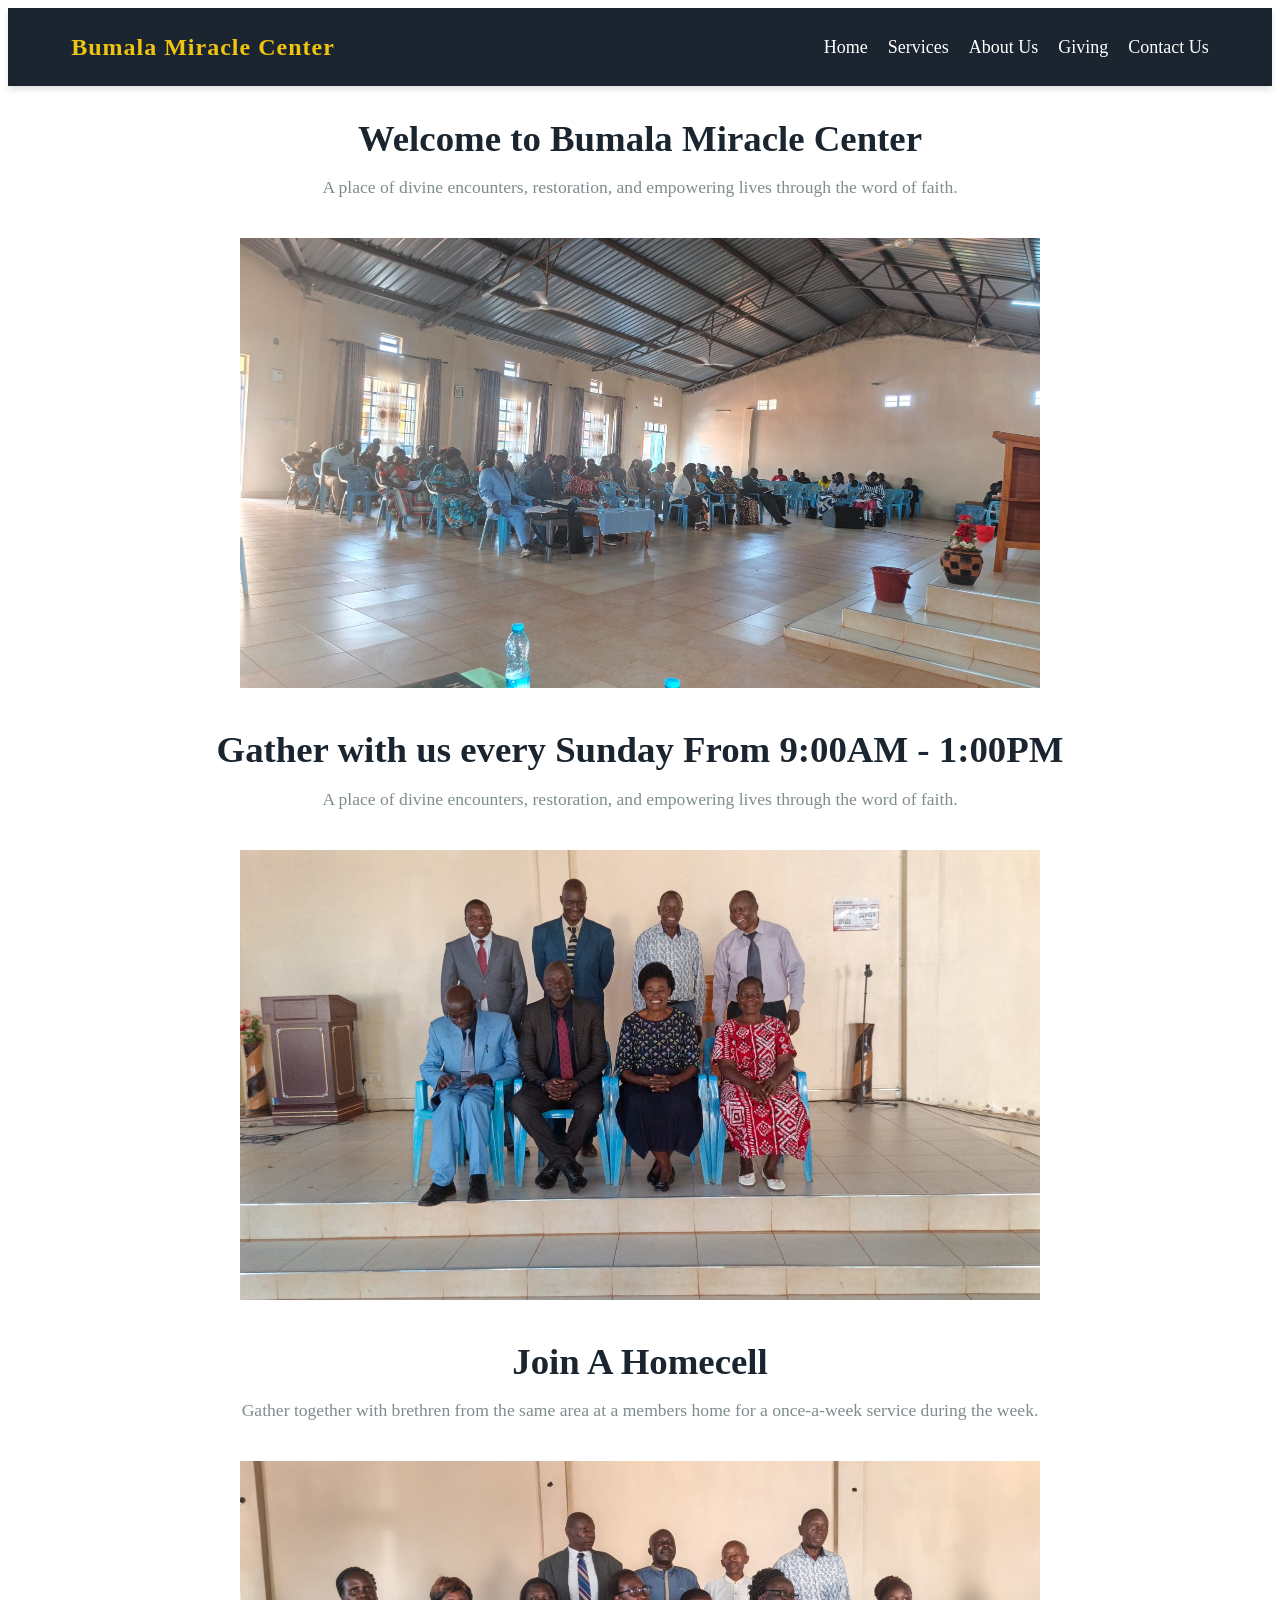
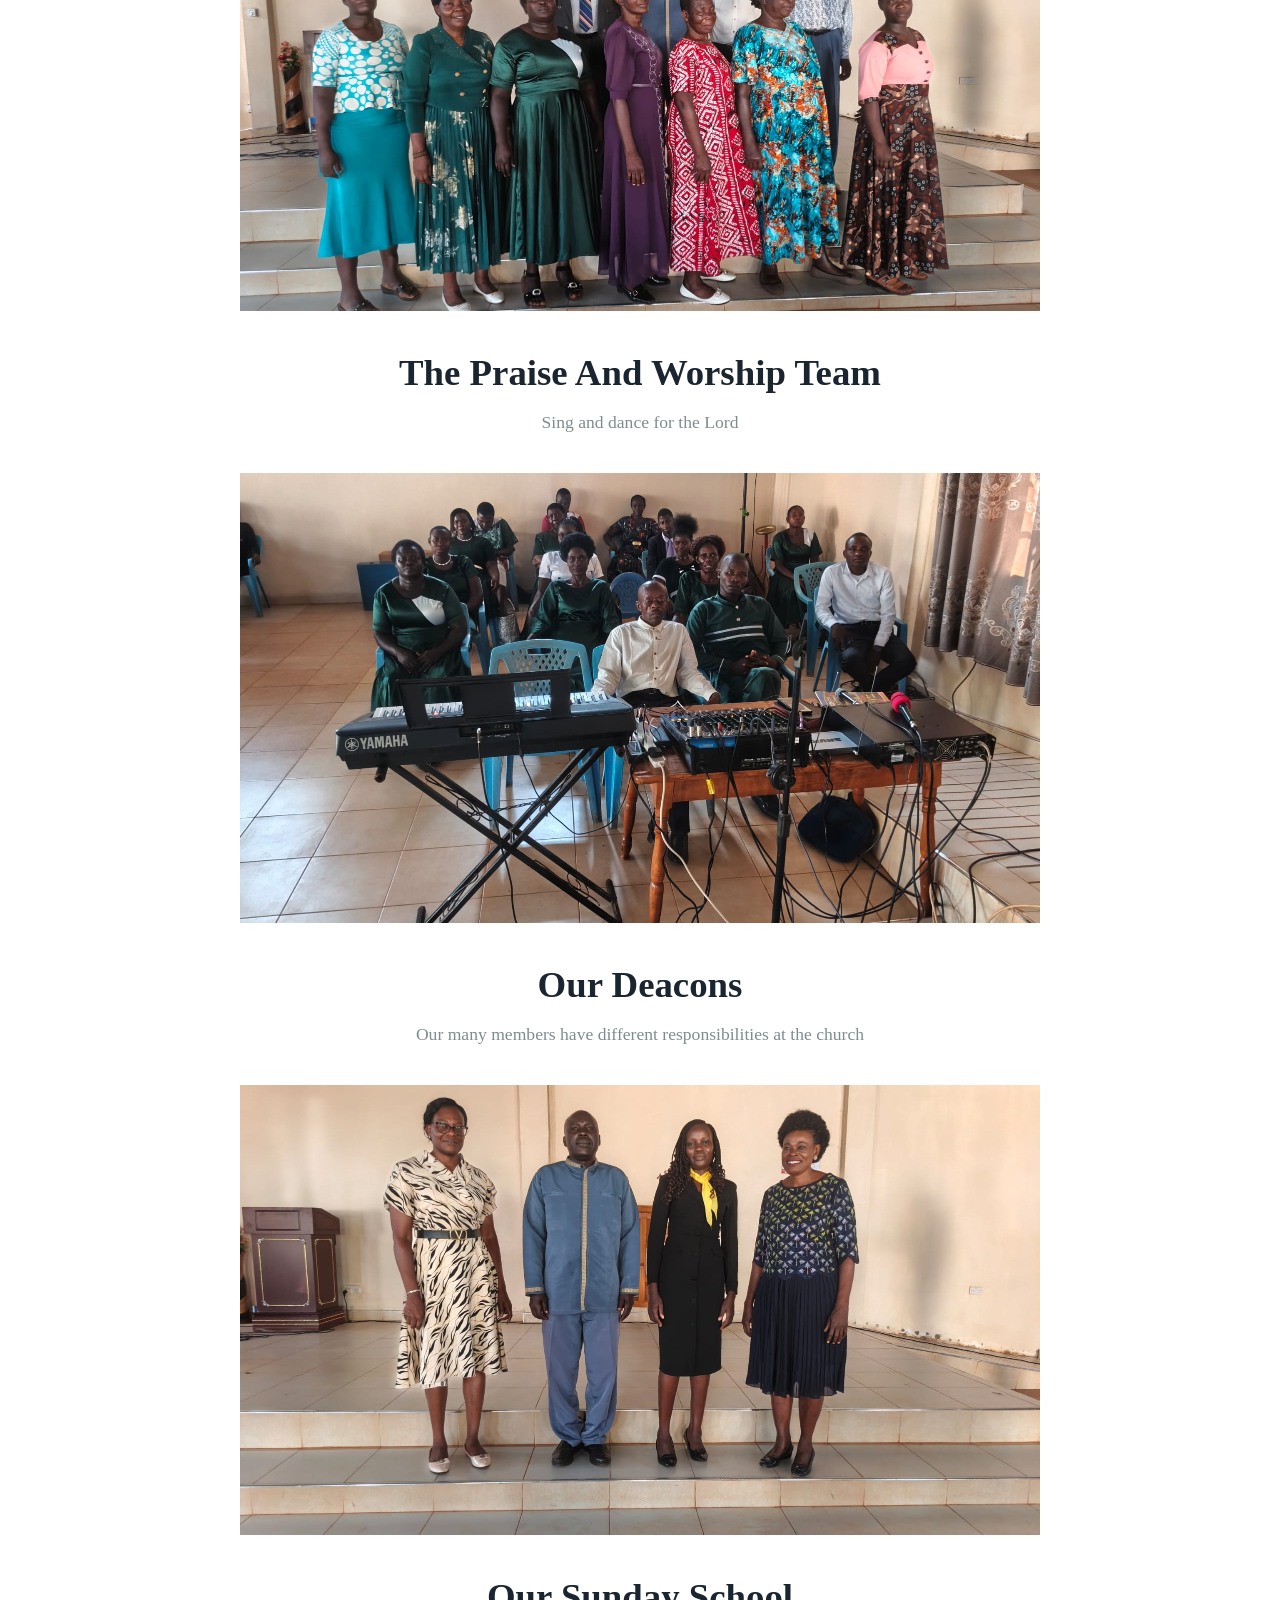
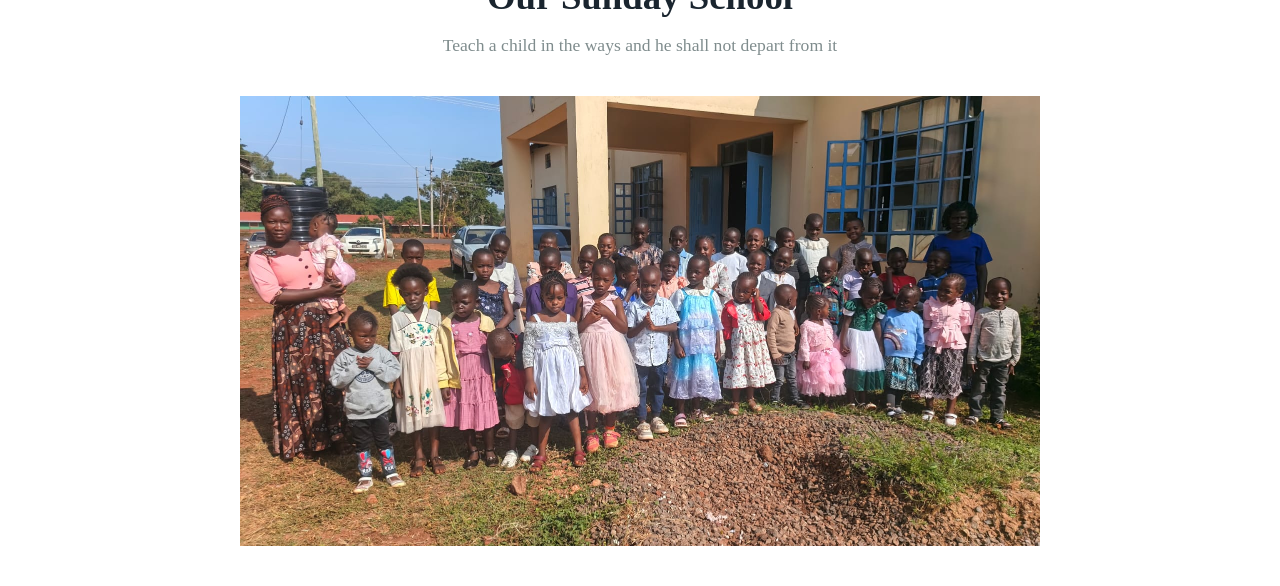
==== index.html @ dd87c90f "unified modules" ====
<!DOCTYPE html>
<html lang="en">
    <head>
        <meta charset="UTF-8"><meta name="viewport" content="width=device-width, initial-scale=1.0">
        <title>Bumala Miracle Centre</title>
        <link rel="stylesheet" href="style.css">
    </head>
    <body>
        <!--Landing-Page.html-->
        <header class="main-header">
                <div class="logo">Bumala Miracle Center</div>
                <nav class="navbar">
                    <ul>
                        <li><a href="#home">Home</a></li>
                        <li><a href="#services">Services</a></li>
                        <li><a href="#about">About Us</a></li>
                        <li><a href="#giving">Giving</a></li>
                        <li><a href="#footer">Contact Us</a></li>
                    </ul>
                </nav>
        </header>
        <section class="hero-welcome">
                <h1>Welcome to Bumala Miracle Center</h1>
                <p>A place of divine encounters, restoration, and empowering lives through the word of faith.</p>
        </section>
        <div class="slideshow-container">
            <div class="mySlides"><img src="sermon2.jpg" alt="sermon" class="sermon2-img"></div>
            <div class="mySlides"><img src="congregation.jpg" alt="sermon" class="congregation-img"></div>
            <div class="mySlides"><img src="sermon.jpg" alt="sermon" class="sermon-img"></div>
            <div class="mySlides"><img src="sermon3.jpg" alt="sermon" class="sermon-img"></div>
            <div class="mySlides"><img src="sundaySchoolPerform.jpg" alt="Sunday School Perform" class="sundaySchoolPerform"></div>
            <div class="mySlides"><img src="congregation2.jpg" alt="Congregation" class="Congregation-img"></div>
        </div> 
        <section class="hero-welcome">
            <h1>Gather with us every Sunday From 9:00AM - 1:00PM</h1>
            <p>A place of divine encounters, restoration, and empowering lives through the word of faith.</p>
        </section>   
           
        <!--Groups.html -->
        <div class="slideshow-container">
            <div class="mySlides"><img src="elders.jpg" style="width: 100%" alt="Church Elders" class="elders-img"></div>
            <div class="mySlides"><img src="men.jpg" style="width: 100%" alt="Male Congregation" class="men-img"></div>
            <div class="mySlides"><img src="women.jpg" style="width: 100%" alt="Female Congregation" class="women-img"></div>
            <div class="mySlides"><img src="youth.jpg" style="width: 100%" alt="Youth Congregation" class="youth-img"></div>
            <div class="mySlides"><img src="sundaySchool.jpg" style="width: 100%" alt="Sunday School" class="sundaySchool-img"></div>
        </div>

        <!--HomeCells.html-->
        <section class="hero-welcome">
            <h1>Join A Homecell</h1>
            <p>Gather together with brethren from the same area at a members home for a once-a-week service during the week.</p>
        </section>
        <div class="slideshow-container">
            <div class="mySlides"><img src="homeCellLeaders.jpg" alt="Home Cell Leaders" class="homeCellLeaders-img"></div>
            <div class="mySlides"><img src="homeCell.jpg" alt="Home Cell" class="homeCell-img"></div>
            <div class="mySlides"><img src="homeCell2.jpg" alt="Home Cell 2" class="homeCell2-img"></div>
            <div class="mySlides"><img src="homeCell3.jpg" alt="Home Cell 3" class="homeCell3-img">></div>
            <div class="mySlides"><img src="homeCell4.jpg" alt="Home Cell 4" class="homeCell4-img"></div>
            <div class="mySlides"><img src="homeCell5.jpg" alt="Home Cell 5" class="homeCell5-img"></div>
            <div class="mySlides"><img src="homeCell6.jpg" alt="Home Cell 6" class="homeCell6-img"></div>
        </div>

        <!--Praise-and-worship.html-->
        <section class="hero-welcome">
            <h1>The Praise And Worship Team</h1>
            <p>Sing and dance for the Lord</p>
        </section>
        <div class="slideshow-container">
            <div class="mySlides"><img src="praiseTeam.jpg" alt="Sunday School" class="sundaySchool-img"></div>
            <div class="mySlides"><img src="praiseTeam2.jpg" alt="treasury" class="treasury2-img"></div>
        </div>

        <!--Deacons.html-->
        <section class="hero-welcome">
        <h1>Our Deacons</h1>
        <p>Our many members have different responsibilities at the church</p>
        </section>
        <div class="slideshow-container">
            <div class="mySlides"><img src="treasury.jpg" alt="treasury" class="treasury-img"></div>
            <div class="mySlides"><img src="treasury2.jpg" alt="treasury" class="treasury2-img"></div>
            <div class="mySlides"><img src="treasury3.jpg" alt="treasury" class="treasury3-img"></div>
            <div class="mySlides"><img src="ushers.jpg" alt="ushers" class="ushers-img"></div>
            <div class="mySlides"><img src="womenLeaders.jpg" alt="Women Leaders" class="womenLeaders-img"></div>
        </div>

        <!--SundaySchool-->
        <section class="hero-welcome">
            <h1>Our Sunday School</h1>
            <p>Teach a child in the ways and he shall not depart from it</p>
        </section>
        <div class="slideshow-container">
            <div class="mySlides"><img src="sundaySchool.jpg" alt="Sunday School" class="sundaySchool-img"></div>
            <div class="mySlides"><img src="sundaySchoolPerform.jpg" alt="treasury" class="treasury2-img"></div>
            <div class="mySlides"> <img src="sundayschoolperform2.jpg" alt="treasury" class="treasury3-img"></div>
            <div class="mySlides"><img src="sundaySchoolPerform3.jpg" alt="ushers" class="ushers-img"></div>
            <div class="mySlides"><img src="sundaySchoolPerform4.jpg" alt="Women Leaders" class="womenLeaders-img"></div>
            <div class="mySlides"><img src="sundaySchoolPerform5.jpg" alt="Women Leaders" class="womenLeaders-img"></div>
            <div class="mySlides"><img src="sundaySchoolPerform6.jpg" alt="Women Leaders" class="womenLeaders-img"></div>
        </div>
        <script src="script.js"></script>
    </body>
</html>
---- style.css ----
.slideshow-container {
    max-width: 800px;
    position: relative;
    margin: 40px auto;
    width: 100%;
    aspect-ratio: 16/9;
    overflow: hidden;
    background-color: #eee;
}
.mySlides {
    position: absolute;
    top: 0;
    left: 0;
    width: 100%;
    height: 100%;
    opacity: 0;
    transition: opacity 1s ease-in-out;
}
.mySlides.active{
    opacity: 1;
}
.mySlides img {
    width: 100%;
    height: 100%;
    object-fit: cover;
}
.main-header {
    background-color: #1a252f;
    color: #ffffff;
    display: flex;
    justify-content: space-between;
    align-items: center;
    padding: 12.5px 5%;
    position: sticky;
    top: 0;
    z-index: 1000;
    box-shadow: 0 4px 6px rgba(0,0,0,0.1);
    }
.logo {
    font-size: 1.5rem;
    font-weight: bold;
    letter-spacing: 1px;
    color: #f1c40f;
}
.navbar ul{
    list-style: none;
    display: flex;
    gap: 20px;
    }
.navbar a {
    color: #ffffff;
    text-decoration: none;
    font-size: 1.125rem;
    font-weight: 500;
    transition: color 0.3s ease;
}
.navbar a:hover, .navbar a.active{
    color:#f1c40f;
}
.hero-welcome{
    text-align: center;
}
.hero-welcome h1{
    font-size: 2.3rem;
    color: #1a252f;
    margin-bottom: 8px;
}
.hero-welcome p{
    font-size: 1.1rem;
    color:#7f8c8d;
}

/* --- Contact Section Styles --- */
.contact-section {
    background-color: #ffffff;
    padding: 60px 5%;
}

.contact-container {
    max-width: 1100px;
    margin: 0 auto;
    display: grid;
    grid-template-columns: 1fr 1fr;
    gap: 50px;
}

.contact-info h2, .contact-form h2 {
    color: #1a252f;
    margin-bottom: 15px;
    font-size: 2rem;
}

.contact-info > p {
    color: #7f8c8d;
    margin-bottom: 30px;
}

.info-item {
    display: flex;
    align-items: flex-start;
    gap: 15px;
    margin-bottom: 25px;
}

.info-icon {
    font-size: 1.5rem;
    background-color: #fcf3cf;
    padding: 10px;
    border-radius: 50%;
    line-height: 1;
}

.info-item h3 {
    font-size: 1.1rem;
    color: #2c3e50;
    margin-bottom: 2px;
}

.info-item p {
    color: #7f8c8d;
}

/* Contact Form UI */
.contact-form form {
    display: flex;
    flex-direction: column;
    gap: 15px;
}

.contact-form input, .contact-form textarea {
    width: 100%;
    padding: 12px 15px;
    border: 1px solid #dcdde1;
    border-radius: 6px;
    font-size: 1rem;
    background-color: #f8f9fa;
    outline: none;
    transition: border-color 0.3s;
}

.contact-form input:focus, .contact-form textarea:focus {
    border-color: #1a252f;
}

.submit-btn {
    background-color: #1a252f;
    color: #ffffff;
    padding: 12px;
    border: none;
    border-radius: 6px;
    font-size: 1rem;
    font-weight: bold;
    cursor: pointer;
    transition: background-color 0.3s;
}

.submit-btn:hover {
    background-color: #2c3e50;
}

/* --- Footer Styles --- */
.main-footer {
    background-color: #1a252f;
    color: #ffffff;
    padding: 50px 5% 20px 5%;
}

.footer-content {
    max-width: 1100px;
    margin: 0 auto;
    display: grid;
    grid-template-columns: 2fr 1fr 1fr;
    gap: 40px;
    padding-bottom: 30px;
    border-bottom: 1px solid #34495e;
}

.footer-brand h3 {
    color: #f1c40f;
    margin-bottom: 12px;
    font-size: 1.4rem;
}

.footer-brand p {
    color: #bdc3c7;
    max-width: 300px;
}

.footer-links h4, .footer-hours h4 {
    color: #ffffff;
    margin-bottom: 15px;
    font-size: 1.1rem;
}

.footer-links ul {
    list-style: none;
}

.footer-links li {
    margin-bottom: 8px;
}

.footer-links a {
    color: #bdc3c7;
    text-decoration: none;
    transition: color 0.3s;
}

.footer-links a:hover {
    color: #f1c40f;
}

.footer-hours p {
    color: #bdc3c7;
    margin-bottom: 8px;
    font-size: 0.95rem;
}

.footer-bottom {
    text-align: center;
    padding-top: 20px;
    color: #7f8c8d;
    font-size: 0.9rem;
}

/* Responsive breakpoint for stacked fields on tablets and mobile screens */
@media (max-width: 768px) {
    .contact-container, .footer-content {
        grid-template-columns: 1fr;
        gap: 35px;
    }
}

GIVING
/* --- Giving Page Specific Elements --- */
.page-title-banner {
    background-color: #2c3e50;
    color: #ffffff;
    text-align: center;
    padding: 60px 20px;
}

.page-title-banner h1 {
    font-size: 2.5rem;
    margin-bottom: 10px;
    color: #f1c40f; /* Matched church gold theme color */
}

.page-title-banner p {
    font-size: 1.1rem;
    font-style: italic;
    opacity: 0.9;
    max-width: 700px;
    margin: 0 auto;
}

.giving-section {
    background-color: #f4f6f7;
    padding: 60px 5%;
}

.giving-container {
    max-width: 900px;
    margin: 0 auto;
    display: grid;
    grid-template-columns: 1fr 1fr;
    gap: 30px;
}

.giving-card {
    background-color: #ffffff;
    border-radius: 8px;
    padding: 40px 30px;
    text-align: center;
    box-shadow: 0 4px 10px rgba(0, 0, 0, 0.05);
    border-top: 5px solid #1a252f;
    transition: transform 0.2s ease;
}

.giving-card:hover {
    transform: translateY(-5px);
}

/* Distinct visual top border for local mobile money */
.giving-card.mpesa-card {
    border-top-color: #26b14c; /* M-Pesa Brand Green */
}

.giving-icon {
    font-size: 2.5rem;
    margin-bottom: 15px;
}

.giving-card h2 {
    color: #1a252f;
    font-size: 1.6rem;
    margin-bottom: 12px;
}

.giving-card > p {
    color: #7f8c8d;
    margin-bottom: 25px;
    font-size: 0.95rem;
}

.payment-details {
    background-color: #f8f9fa;
    padding: 20px;
    border-radius: 6px;
    text-align: left;
    border: 1px solid #eaeded;
}

.payment-details p {
    margin-bottom: 10px;
    color: #2c3e50;
    font-size: 1rem;
}

.payment-details p:last-child {
    margin-bottom: 0;
}

.highlight {
    background-color: #fcf3cf;
    padding: 2px 6px;
    border-radius: 4px;
    font-weight: bold;
    color: #1a252f;
}

/* Mobile responsive screen rules */
@media (max-width: 650px) {
    .giving-container {
        grid-template-columns: 1fr;
        gap: 20px;
    }
}
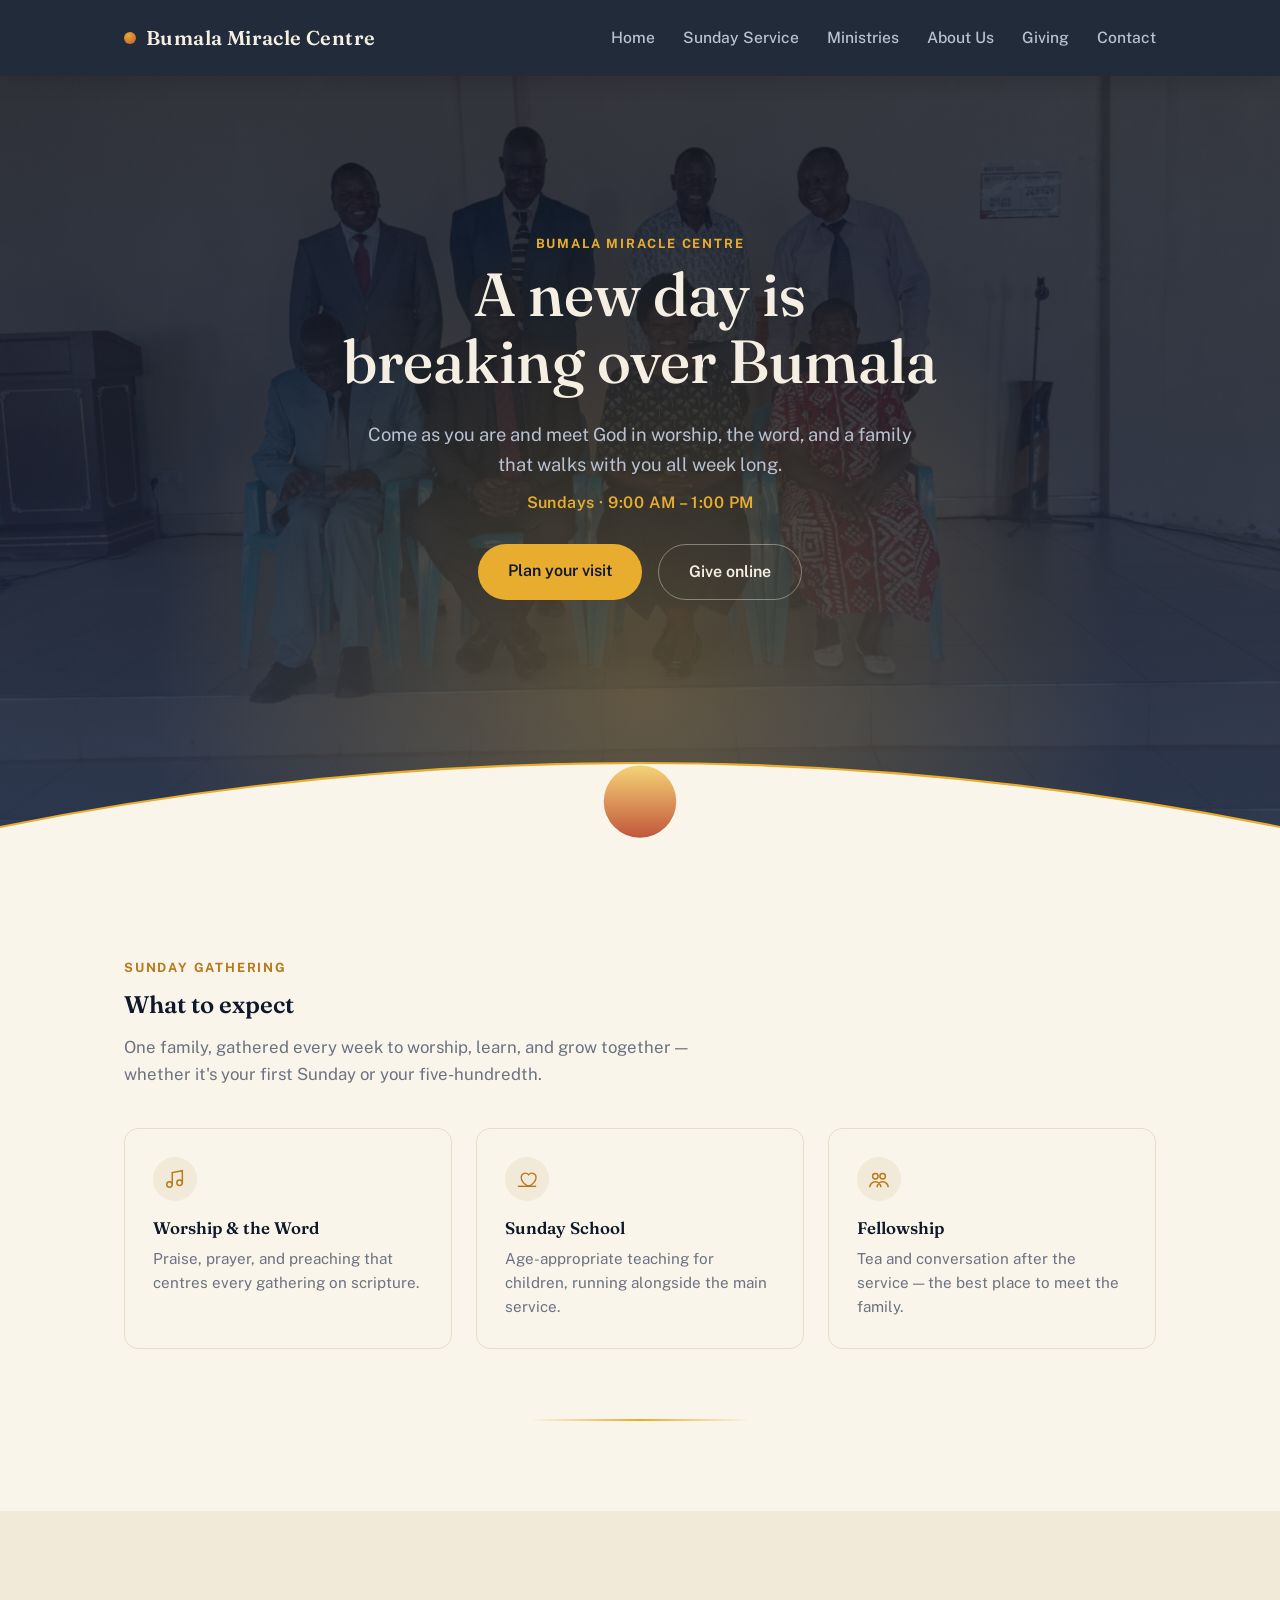
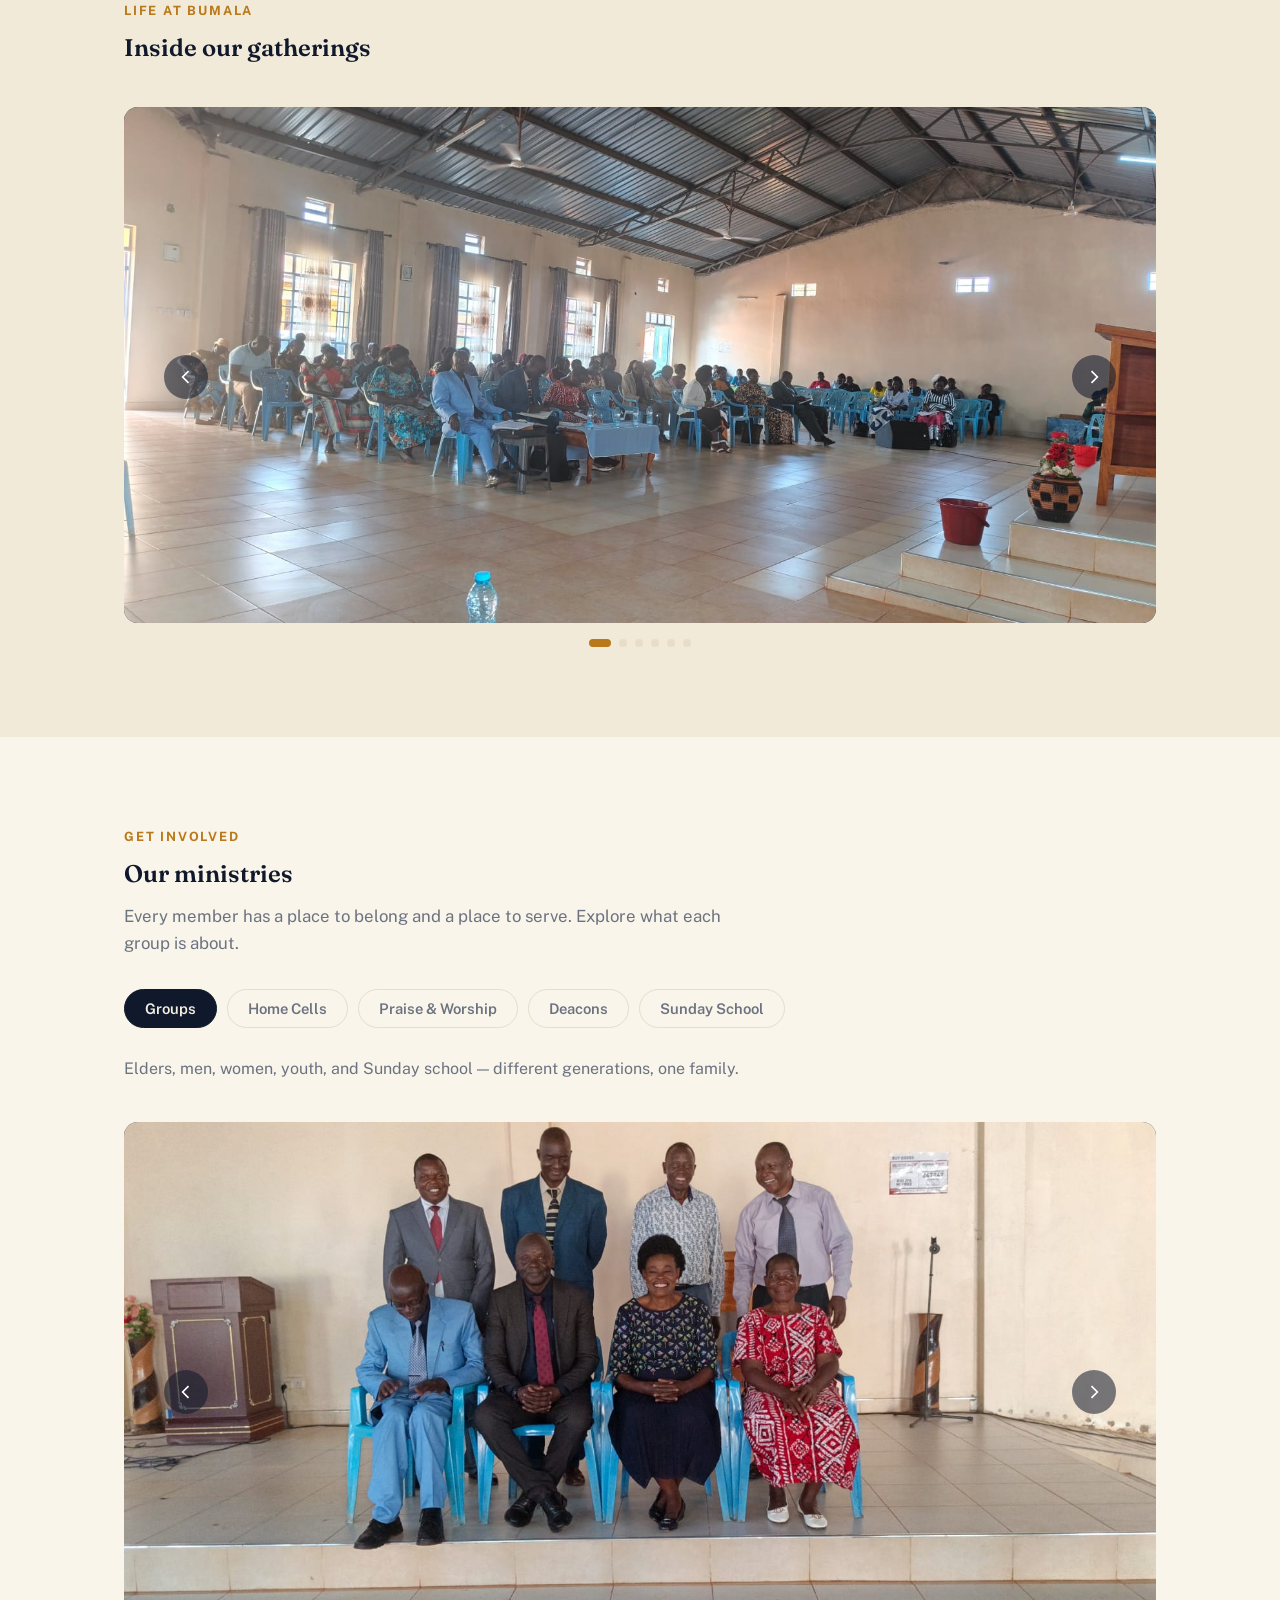
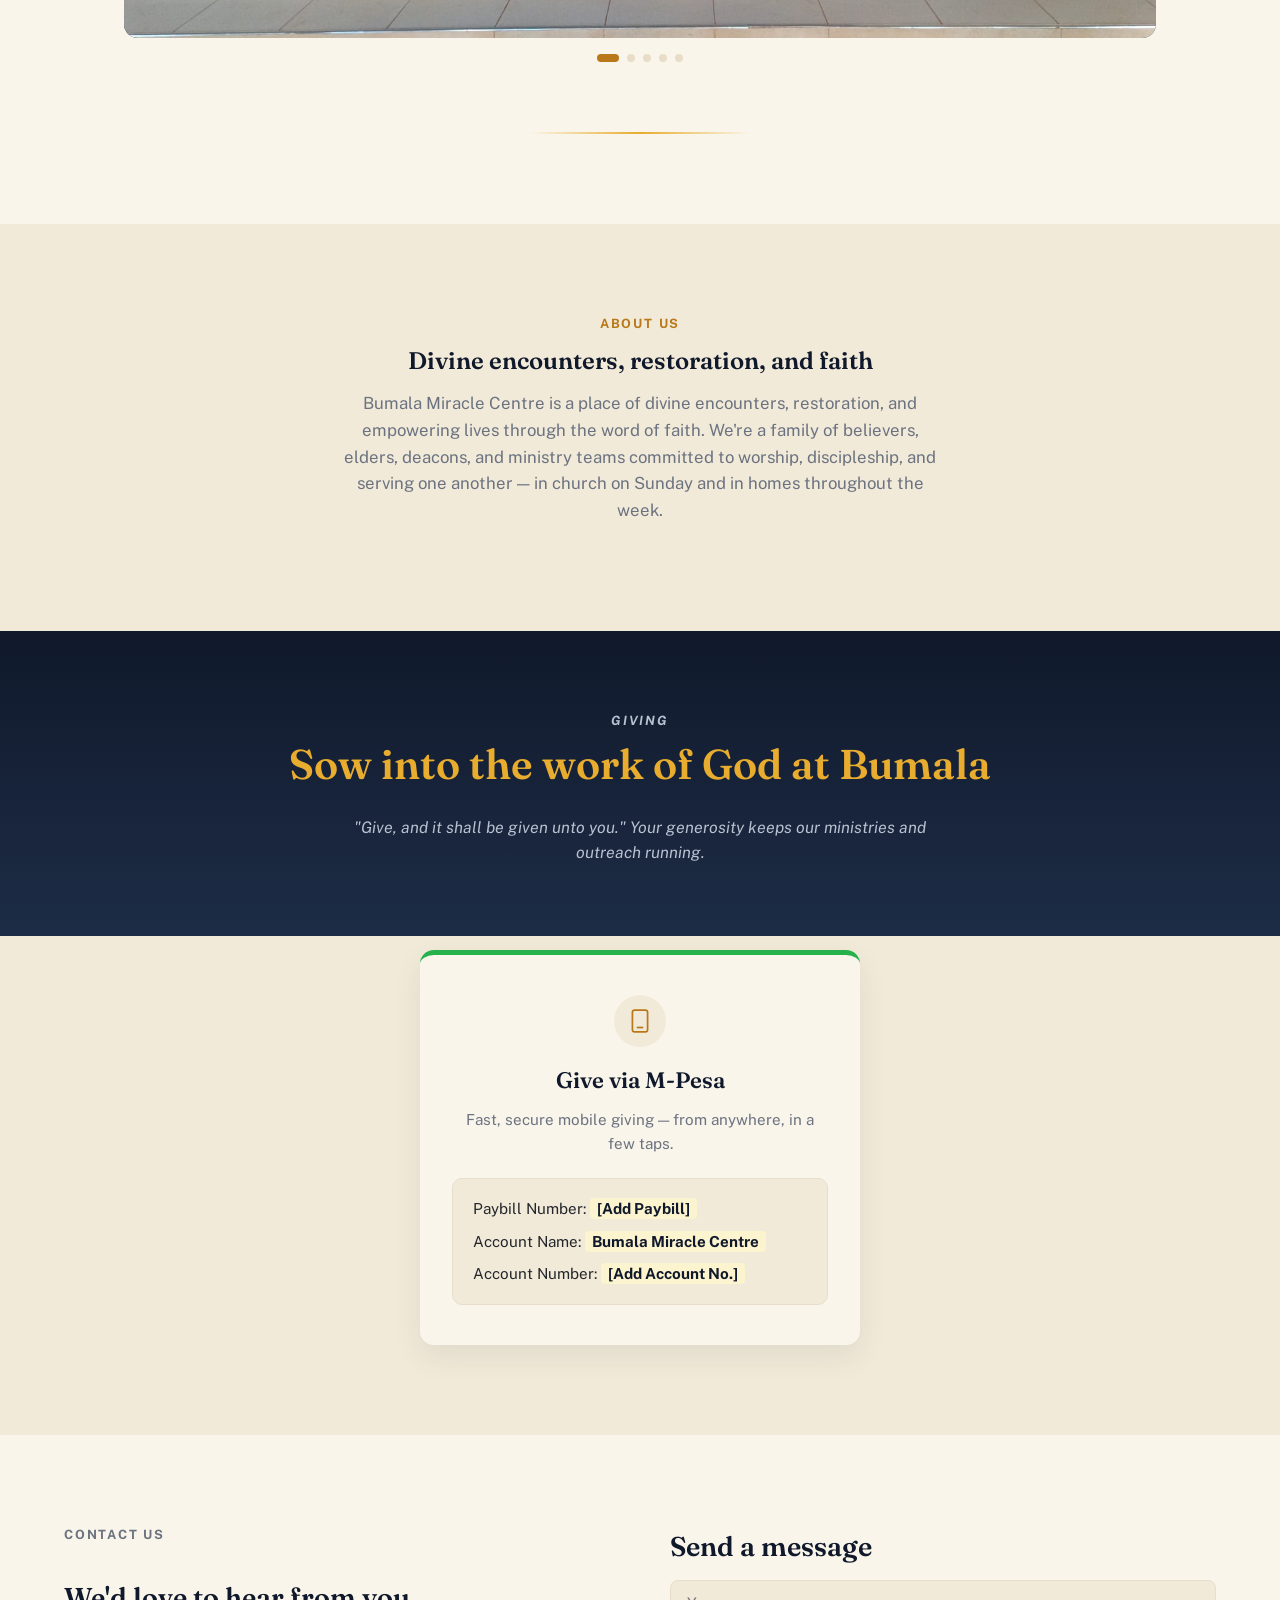
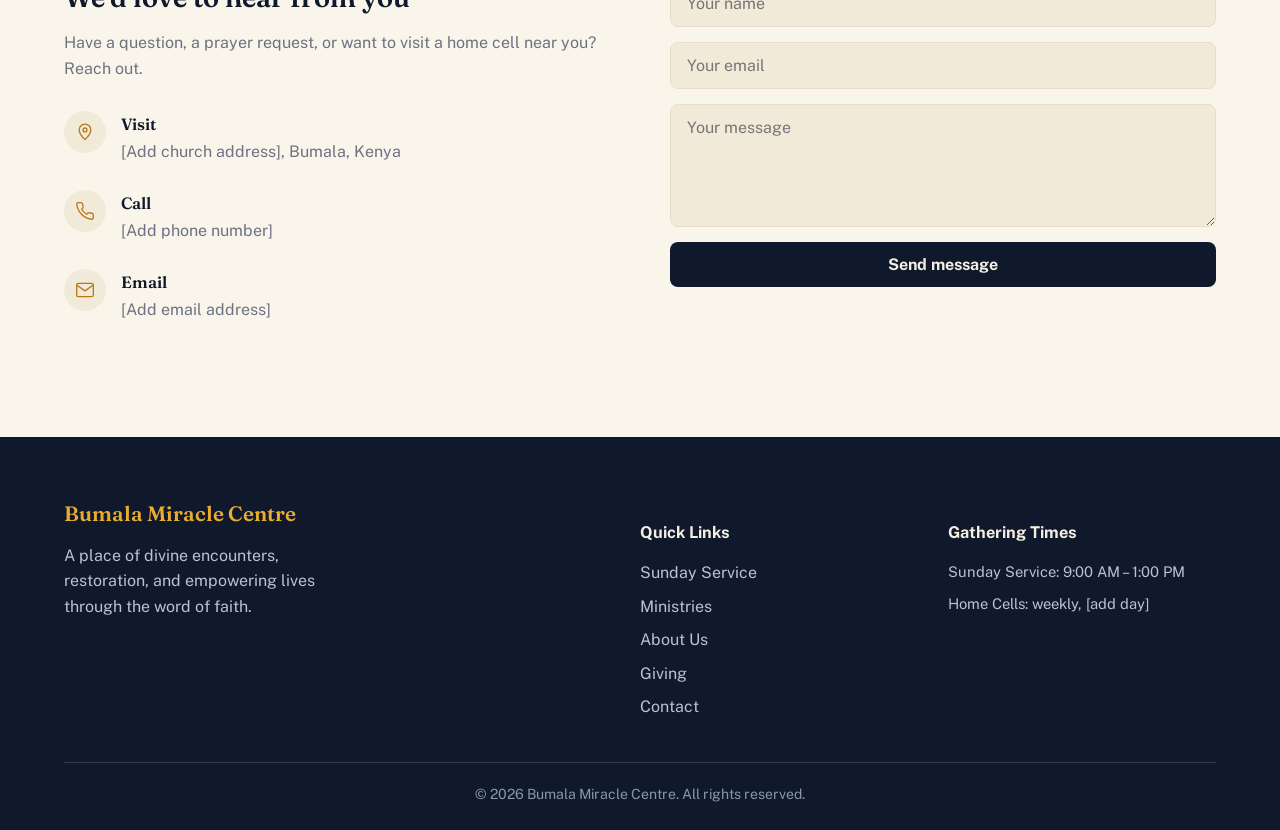
==== commit 7ef6ed6c: "UI Update" ====
--- a/index.html
+++ b/index.html
@@ -1,102 +1,362 @@
 <!DOCTYPE html>
 <html lang="en">
-    <head>
-        <meta charset="UTF-8"><meta name="viewport" content="width=device-width, initial-scale=1.0">
-        <title>Bumala Miracle Centre</title>
-        <link rel="stylesheet" href="style.css">
-    </head>
-    <body>
-        <!--Landing-Page.html-->
-        <header class="main-header">
-                <div class="logo">Bumala Miracle Center</div>
-                <nav class="navbar">
-                    <ul>
-                        <li><a href="#home">Home</a></li>
-                        <li><a href="#services">Services</a></li>
-                        <li><a href="#about">About Us</a></li>
-                        <li><a href="#giving">Giving</a></li>
-                        <li><a href="#footer">Contact Us</a></li>
-                    </ul>
-                </nav>
-        </header>
-        <section class="hero-welcome">
-                <h1>Welcome to Bumala Miracle Center</h1>
-                <p>A place of divine encounters, restoration, and empowering lives through the word of faith.</p>
-        </section>
-        <div class="slideshow-container">
-            <div class="mySlides"><img src="sermon2.jpg" alt="sermon" class="sermon2-img"></div>
-            <div class="mySlides"><img src="congregation.jpg" alt="sermon" class="congregation-img"></div>
-            <div class="mySlides"><img src="sermon.jpg" alt="sermon" class="sermon-img"></div>
-            <div class="mySlides"><img src="sermon3.jpg" alt="sermon" class="sermon-img"></div>
-            <div class="mySlides"><img src="sundaySchoolPerform.jpg" alt="Sunday School Perform" class="sundaySchoolPerform"></div>
-            <div class="mySlides"><img src="congregation2.jpg" alt="Congregation" class="Congregation-img"></div>
-        </div> 
-        <section class="hero-welcome">
-            <h1>Gather with us every Sunday From 9:00AM - 1:00PM</h1>
+<head>
+<meta charset="UTF-8">
+<meta name="viewport" content="width=device-width, initial-scale=1.0">
+<title>Bumala Miracle Centre — A New Day Is Breaking</title>
+<meta name="description" content="Bumala Miracle Centre: a place of divine encounters, restoration, and empowering lives through the word of faith. Join us Sundays 9:00AM–1:00PM.">
+<link rel="preconnect" href="https://fonts.googleapis.com">
+<link rel="preconnect" href="https://fonts.gstatic.com" crossorigin>
+<link href="https://fonts.googleapis.com/css2?family=Fraunces:ital,opsz,wght@0,9..144,300;0,9..144,500;0,9..144,600;1,9..144,400&family=Public+Sans:wght@400;500;600;700&display=swap" rel="stylesheet">
+<link rel="stylesheet" href="style.css">
+</head>
+<body>
+
+<a class="skip-link" href="#main">Skip to main content</a>
+
+<!-- ============ HEADER ============ -->
+<header class="site-header" id="site-header">
+    <div class="header-inner">
+        <a href="#home" class="logo">
+            <span class="logo-mark" aria-hidden="true"></span>
+            Bumala Miracle Centre
+        </a>
+
+        <button class="nav-toggle" id="navToggle" aria-expanded="false" aria-controls="primaryNav" aria-label="Open menu">
+            <span></span><span></span><span></span>
+        </button>
+
+        <nav class="navbar" id="primaryNav">
+            <ul>
+                <li><a href="#home">Home</a></li>
+                <li><a href="#services">Sunday Service</a></li>
+                <li><a href="#ministries">Ministries</a></li>
+                <li><a href="#about">About Us</a></li>
+                <li><a href="#giving">Giving</a></li>
+                <li><a href="#contact">Contact</a></li>
+            </ul>
+        </nav>
+    </div>
+</header>
+
+<main id="main">
+
+    <!-- ============ HERO ============ -->
+    <section class="hero" id="home">
+        <div class="hero-bg" data-carousel aria-hidden="true">
+            <div class="carousel-track">
+                <div class="carousel-slide"><img src="elders.jpg" alt="" loading="eager"></div>
+                <div class="carousel-slide"><img src="men.jpg" alt="" loading="lazy"></div>
+                <div class="carousel-slide"><img src="women.jpg" alt="" loading="lazy"></div>
+                <div class="carousel-slide"><img src="youth.jpg" alt="" loading="lazy"></div>
+                <div class="carousel-slide"><img src="sundaySchool.jpg" alt="" loading="lazy"></div>
+            </div>
+        </div>
+        <div class="hero-overlay" aria-hidden="true"></div>
+        <div class="hero-content">
+            <p class="eyebrow">Bumala Miracle Centre</p>
+            <h1>A new day is<br>breaking over Bumala</h1>
+            <p class="hero-lede">Come as you are and meet God in worship, the word, and a family that
+                walks with you all week long.</p>
+            <p class="hero-meta">Sundays &middot; 9:00&nbsp;AM &ndash; 1:00&nbsp;PM</p>
+            <div class="hero-actions">
+                <a href="#services" class="btn btn-primary">Plan your visit</a>
+                <a href="#giving" class="btn btn-ghost">Give online</a>
+            </div>
+        </div>
+
+        <svg class="horizon" viewBox="0 0 1200 160" preserveAspectRatio="none" aria-hidden="true">
+            <defs>
+                <linearGradient id="sunGradient" x1="0" y1="0" x2="0" y2="1">
+                    <stop offset="0%" stop-color="#f6d477"/>
+                    <stop offset="100%" stop-color="#c1573b"/>
+                </linearGradient>
+            </defs>
+            <path d="M0,120 Q600,0 1200,120 L1200,160 L0,160 Z" fill="var(--paper)"/>
+            <circle class="horizon-sun" cx="600" cy="96" r="34" fill="url(#sunGradient)"/>
+            <path d="M0,120 Q600,0 1200,120" fill="none" stroke="var(--gold)" stroke-width="2"/>
+        </svg>
+    </section>
+
+    <!-- ============ SUNDAY SERVICE ============ -->
+    <section class="section" id="services">
+        <div class="section-inner">
+            <p class="eyebrow">Sunday Gathering</p>
+            <h2>What to expect</h2>
+            <p class="section-lede">One family, gathered every week to worship, learn, and grow together —
+                whether it's your first Sunday or your five-hundredth.</p>
+
+            <div class="info-grid">
+                <div class="info-card">
+                    <span class="info-card-icon" aria-hidden="true">
+                        <svg viewBox="0 0 24 24" fill="none" stroke="currentColor" stroke-width="1.6"><path d="M9 18V5l11-2v13"/><circle cx="6" cy="18" r="3"/><circle cx="17" cy="16" r="3"/></svg>
+                    </span>
+                    <h3>Worship &amp; the Word</h3>
+                    <p>Praise, prayer, and preaching that centres every gathering on scripture.</p>
+                </div>
+                <div class="info-card">
+                    <span class="info-card-icon" aria-hidden="true">
+                        <svg viewBox="0 0 24 24" fill="none" stroke="currentColor" stroke-width="1.6"><path d="M12 20s-7-4.4-7-10a5 5 0 0 1 9-3 5 5 0 0 1 9 3c0 5.6-7 10-7 10z" transform="scale(0.9) translate(1.3,1.3)"/><path d="M2 20h20"/></svg>
+                    </span>
+                    <h3>Sunday School</h3>
+                    <p>Age-appropriate teaching for children, running alongside the main service.</p>
+                </div>
+                <div class="info-card">
+                    <span class="info-card-icon" aria-hidden="true">
+                        <svg viewBox="0 0 24 24" fill="none" stroke="currentColor" stroke-width="1.6"><circle cx="8" cy="9" r="3"/><circle cx="16" cy="9" r="3"/><path d="M2 21c0-3.3 2.7-6 6-6s6 2.7 6 6M10 21c0-3.3 2.7-6 6-6s6 2.7 6 6"/></svg>
+                    </span>
+                    <h3>Fellowship</h3>
+                    <p>Tea and conversation after the service — the best place to meet the family.</p>
+                </div>
+            </div>
+        </div>
+        <div class="divider" aria-hidden="true"></div>
+    </section>
+
+    <!-- ============ GALLERY: CONGREGATION ============ -->
+    <section class="section section-tinted" aria-labelledby="lifeHeading">
+        <div class="section-inner">
+            <p class="eyebrow">Life at Bumala</p>
+            <h2 id="lifeHeading">Inside our gatherings</h2>
+        </div>
+        <div class="carousel" data-carousel aria-roledescription="carousel" aria-label="Photos from our services">
+            <div class="carousel-track">
+                <div class="carousel-slide"><img src="sermon2.jpg" alt="The word being preached during a Sunday service" loading="lazy"></div>
+                <div class="carousel-slide"><img src="congregation.jpg" alt="The congregation gathered in worship" loading="lazy"></div>
+                <div class="carousel-slide"><img src="sermon.jpg" alt="A message being delivered from the pulpit" loading="lazy"></div>
+                <div class="carousel-slide"><img src="sermon3.jpg" alt="A moment of preaching during service" loading="lazy"></div>
+                <div class="carousel-slide"><img src="sundaySchoolPerform.jpg" alt="Sunday school children performing" loading="lazy"></div>
+                <div class="carousel-slide"><img src="congregation2.jpg" alt="Members of the congregation together" loading="lazy"></div>
+            </div>
+            <button class="carousel-btn prev" data-prev aria-label="Previous photo">
+                <svg viewBox="0 0 24 24" fill="none" stroke="currentColor" stroke-width="2"><path d="M15 5l-7 7 7 7"/></svg>
+            </button>
+            <button class="carousel-btn next" data-next aria-label="Next photo">
+                <svg viewBox="0 0 24 24" fill="none" stroke="currentColor" stroke-width="2"><path d="M9 5l7 7-7 7"/></svg>
+            </button>
+            <div class="carousel-dots" data-dots></div>
+        </div>
+    </section>
+
+    <!-- ============ MINISTRIES (tabbed galleries) ============ -->
+    <section class="section" id="ministries">
+        <div class="section-inner">
+            <p class="eyebrow">Get Involved</p>
+            <h2>Our ministries</h2>
+            <p class="section-lede">Every member has a place to belong and a place to serve. Explore what
+                each group is about.</p>
+
+            <div class="tabs" role="tablist" aria-label="Ministries">
+                <button role="tab" aria-selected="true" aria-controls="panel-groups" id="tab-groups" class="tab active" data-tab="groups">Groups</button>
+                <button role="tab" aria-selected="false" aria-controls="panel-homecells" id="tab-homecells" class="tab" data-tab="homecells" tabindex="-1">Home Cells</button>
+                <button role="tab" aria-selected="false" aria-controls="panel-praise" id="tab-praise" class="tab" data-tab="praise" tabindex="-1">Praise &amp; Worship</button>
+                <button role="tab" aria-selected="false" aria-controls="panel-deacons" id="tab-deacons" class="tab" data-tab="deacons" tabindex="-1">Deacons</button>
+                <button role="tab" aria-selected="false" aria-controls="panel-sundayschool" id="tab-sundayschool" class="tab" data-tab="sundayschool" tabindex="-1">Sunday School</button>
+            </div>
+        </div>
+
+        <div class="tab-panel active" id="panel-groups" role="tabpanel" aria-labelledby="tab-groups" data-panel="groups">
+            <p class="tab-blurb">Elders, men, women, youth, and Sunday school — different generations, one family.</p>
+            <div class="carousel" data-carousel aria-roledescription="carousel" aria-label="Photos of our church groups">
+                <div class="carousel-track">
+                    <div class="carousel-slide"><img src="elders.jpg" alt="Church elders" loading="lazy"></div>
+                    <div class="carousel-slide"><img src="men.jpg" alt="Men's fellowship" loading="lazy"></div>
+                    <div class="carousel-slide"><img src="women.jpg" alt="Women's fellowship" loading="lazy"></div>
+                    <div class="carousel-slide"><img src="youth.jpg" alt="Youth fellowship" loading="lazy"></div>
+                    <div class="carousel-slide"><img src="sundaySchool.jpg" alt="Sunday school class" loading="lazy"></div>
+                </div>
+                <button class="carousel-btn prev" data-prev aria-label="Previous photo"><svg viewBox="0 0 24 24" fill="none" stroke="currentColor" stroke-width="2"><path d="M15 5l-7 7 7 7"/></svg></button>
+                <button class="carousel-btn next" data-next aria-label="Next photo"><svg viewBox="0 0 24 24" fill="none" stroke="currentColor" stroke-width="2"><path d="M9 5l7 7-7 7"/></svg></button>
+                <div class="carousel-dots" data-dots></div>
+            </div>
+        </div>
+
+        <div class="tab-panel" id="panel-homecells" role="tabpanel" aria-labelledby="tab-homecells" data-panel="homecells" hidden>
+            <p class="tab-blurb">Gather with brethren from your area at a member's home for a once-a-week
+                service during the week.</p>
+            <div class="carousel" data-carousel aria-roledescription="carousel" aria-label="Photos of our home cells">
+                <div class="carousel-track">
+                    <div class="carousel-slide"><img src="homeCellLeaders.jpg" alt="Home cell leaders" loading="lazy"></div>
+                    <div class="carousel-slide"><img src="homeCell.jpg" alt="A home cell meeting" loading="lazy"></div>
+                    <div class="carousel-slide"><img src="homeCell2.jpg" alt="A home cell meeting" loading="lazy"></div>
+                    <div class="carousel-slide"><img src="homeCell3.jpg" alt="A home cell meeting" loading="lazy"></div>
+                    <div class="carousel-slide"><img src="homeCell4.jpg" alt="A home cell meeting" loading="lazy"></div>
+                    <div class="carousel-slide"><img src="homeCell5.jpg" alt="A home cell meeting" loading="lazy"></div>
+                    <div class="carousel-slide"><img src="homeCell6.jpg" alt="A home cell meeting" loading="lazy"></div>
+                </div>
+                <button class="carousel-btn prev" data-prev aria-label="Previous photo"><svg viewBox="0 0 24 24" fill="none" stroke="currentColor" stroke-width="2"><path d="M15 5l-7 7 7 7"/></svg></button>
+                <button class="carousel-btn next" data-next aria-label="Next photo"><svg viewBox="0 0 24 24" fill="none" stroke="currentColor" stroke-width="2"><path d="M9 5l7 7-7 7"/></svg></button>
+                <div class="carousel-dots" data-dots></div>
+            </div>
+        </div>
+
+        <div class="tab-panel" id="panel-praise" role="tabpanel" aria-labelledby="tab-praise" data-panel="praise" hidden>
+            <p class="tab-blurb">Sing and dance for the Lord — leading the congregation into worship every week.</p>
+            <div class="carousel" data-carousel aria-roledescription="carousel" aria-label="Photos of our praise and worship team">
+                <div class="carousel-track">
+                    <div class="carousel-slide"><img src="praiseTeam.jpg" alt="Praise and worship team leading service" loading="lazy"></div>
+                    <div class="carousel-slide"><img src="praiseTeam2.jpg" alt="Praise and worship team leading service" loading="lazy"></div>
+                </div>
+                <button class="carousel-btn prev" data-prev aria-label="Previous photo"><svg viewBox="0 0 24 24" fill="none" stroke="currentColor" stroke-width="2"><path d="M15 5l-7 7 7 7"/></svg></button>
+                <button class="carousel-btn next" data-next aria-label="Next photo"><svg viewBox="0 0 24 24" fill="none" stroke="currentColor" stroke-width="2"><path d="M9 5l7 7-7 7"/></svg></button>
+                <div class="carousel-dots" data-dots></div>
+            </div>
+        </div>
+
+        <div class="tab-panel" id="panel-deacons" role="tabpanel" aria-labelledby="tab-deacons" data-panel="deacons" hidden>
+            <p class="tab-blurb">Our members serve in many roles — from treasury to ushering to leading our
+                women's ministry.</p>
+            <div class="carousel" data-carousel aria-roledescription="carousel" aria-label="Photos of our deacons">
+                <div class="carousel-track">
+                    <div class="carousel-slide"><img src="treasury.jpg" alt="Treasury team" loading="lazy"></div>
+                    <div class="carousel-slide"><img src="treasury2.jpg" alt="Treasury team" loading="lazy"></div>
+                    <div class="carousel-slide"><img src="treasury3.jpg" alt="Treasury team" loading="lazy"></div>
+                    <div class="carousel-slide"><img src="ushers.jpg" alt="Ushering team" loading="lazy"></div>
+                    <div class="carousel-slide"><img src="womenLeaders.jpg" alt="Women's ministry leaders" loading="lazy"></div>
+                </div>
+                <button class="carousel-btn prev" data-prev aria-label="Previous photo"><svg viewBox="0 0 24 24" fill="none" stroke="currentColor" stroke-width="2"><path d="M15 5l-7 7 7 7"/></svg></button>
+                <button class="carousel-btn next" data-next aria-label="Next photo"><svg viewBox="0 0 24 24" fill="none" stroke="currentColor" stroke-width="2"><path d="M9 5l7 7-7 7"/></svg></button>
+                <div class="carousel-dots" data-dots></div>
+            </div>
+        </div>
+
+        <div class="tab-panel" id="panel-sundayschool" role="tabpanel" aria-labelledby="tab-sundayschool" data-panel="sundayschool" hidden>
+            <p class="tab-blurb">"Teach a child in the ways, and he shall not depart from it." Building
+                strong foundations from an early age.</p>
+            <div class="carousel" data-carousel aria-roledescription="carousel" aria-label="Photos of our Sunday school">
+                <div class="carousel-track">
+                    <div class="carousel-slide"><img src="sundaySchool.jpg" alt="Sunday school class" loading="lazy"></div>
+                    <div class="carousel-slide"><img src="sundaySchoolPerform.jpg" alt="Sunday school performance" loading="lazy"></div>
+                    <div class="carousel-slide"><img src="sundayschoolperform2.jpg" alt="Sunday school performance" loading="lazy"></div>
+                    <div class="carousel-slide"><img src="sundaySchoolPerform3.jpg" alt="Sunday school performance" loading="lazy"></div>
+                    <div class="carousel-slide"><img src="sundaySchoolPerform4.jpg" alt="Sunday school performance" loading="lazy"></div>
+                    <div class="carousel-slide"><img src="sundaySchoolPerform5.jpg" alt="Sunday school performance" loading="lazy"></div>
+                    <div class="carousel-slide"><img src="sundaySchoolPerform6.jpg" alt="Sunday school performance" loading="lazy"></div>
+                </div>
+                <button class="carousel-btn prev" data-prev aria-label="Previous photo"><svg viewBox="0 0 24 24" fill="none" stroke="currentColor" stroke-width="2"><path d="M15 5l-7 7 7 7"/></svg></button>
+                <button class="carousel-btn next" data-next aria-label="Next photo"><svg viewBox="0 0 24 24" fill="none" stroke="currentColor" stroke-width="2"><path d="M9 5l7 7-7 7"/></svg></button>
+                <div class="carousel-dots" data-dots></div>
+            </div>
+        </div>
+        <div class="divider" aria-hidden="true"></div>
+    </section>
+
+    <!-- ============ ABOUT ============ -->
+    <section class="section section-tinted" id="about">
+        <div class="section-inner section-inner-narrow">
+            <p class="eyebrow">About Us</p>
+            <h2>Divine encounters, restoration, and faith</h2>
+            <p class="section-lede">Bumala Miracle Centre is a place of divine encounters, restoration, and
+                empowering lives through the word of faith. We're a family of believers, elders, deacons, and
+                ministry teams committed to worship, discipleship, and serving one another — in church on
+                Sunday and in homes throughout the week.</p>
+        </div>
+    </section>
+
+    <!-- ============ GIVING ============ -->
+    <section class="page-title-banner" id="giving">
+        <p class="eyebrow eyebrow-light">Giving</p>
+        <h1>Sow into the work of God at Bumala</h1>
+        <p>"Give, and it shall be given unto you." Your generosity keeps our ministries and outreach running.</p>
+    </section>
+
+    <section class="giving-section">
+        <div class="giving-container giving-container-single">
+            <div class="giving-card mpesa-card">
+                <span class="giving-icon" aria-hidden="true">
+                    <svg viewBox="0 0 24 24" fill="none" stroke="currentColor" stroke-width="1.6"><rect x="5" y="2" width="14" height="20" rx="2"/><path d="M9 18h6"/></svg>
+                </span>
+                <h2>Give via M-Pesa</h2>
+                <p>Fast, secure mobile giving — from anywhere, in a few taps.</p>
+                <div class="payment-details">
+                    <p>Paybill Number: <span class="highlight">[Add Paybill]</span></p>
+                    <p>Account Name: <span class="highlight">Bumala Miracle Centre</span></p>
+                    <p>Account Number: <span class="highlight">[Add Account No.]</span></p>
+                </div>
+            </div>
+        </div>
+    </section>
+
+    <!-- ============ CONTACT ============ -->
+    <section class="contact-section" id="contact">
+        <div class="contact-container">
+            <div class="contact-info">
+                <p class="eyebrow">Contact Us</p>
+                <h2>We'd love to hear from you</h2>
+                <p>Have a question, a prayer request, or want to visit a home cell near you? Reach out.</p>
+
+                <div class="info-item">
+                    <span class="info-icon" aria-hidden="true">
+                        <svg viewBox="0 0 24 24" fill="none" stroke="currentColor" stroke-width="1.6"><path d="M12 21s7-6.6 7-11.5A7 7 0 0 0 5 9.5C5 14.4 12 21 12 21z"/><circle cx="12" cy="9.5" r="2.3"/></svg>
+                    </span>
+                    <div>
+                        <h3>Visit</h3>
+                        <p>[Add church address], Bumala, Kenya</p>
+                    </div>
+                </div>
+
+                <div class="info-item">
+                    <span class="info-icon" aria-hidden="true">
+                        <svg viewBox="0 0 24 24" fill="none" stroke="currentColor" stroke-width="1.6"><path d="M22 16.9v3a2 2 0 0 1-2.2 2 19.8 19.8 0 0 1-8.6-3.1 19.5 19.5 0 0 1-6-6 19.8 19.8 0 0 1-3.1-8.7A2 2 0 0 1 4.1 2h3a2 2 0 0 1 2 1.7c.1.9.3 1.8.6 2.7a2 2 0 0 1-.4 2.1L8 9.9a16 16 0 0 0 6 6l1.4-1.4a2 2 0 0 1 2.1-.4c.9.3 1.8.5 2.7.6a2 2 0 0 1 1.8 2z"/></svg>
+                    </span>
+                    <div>
+                        <h3>Call</h3>
+                        <p>[Add phone number]</p>
+                    </div>
+                </div>
+
+                <div class="info-item">
+                    <span class="info-icon" aria-hidden="true">
+                        <svg viewBox="0 0 24 24" fill="none" stroke="currentColor" stroke-width="1.6"><rect x="2" y="4" width="20" height="16" rx="2"/><path d="M2 6l10 7 10-7"/></svg>
+                    </span>
+                    <div>
+                        <h3>Email</h3>
+                        <p>[Add email address]</p>
+                    </div>
+                </div>
+            </div>
+
+            <div class="contact-form">
+                <h2>Send a message</h2>
+                <form id="contactForm" novalidate>
+                    <input type="text" name="name" placeholder="Your name" required>
+                    <input type="email" name="email" placeholder="Your email" required>
+                    <textarea name="message" rows="5" placeholder="Your message" required></textarea>
+                    <button type="submit" class="submit-btn">Send message</button>
+                    <p class="form-note" id="formNote" role="status" aria-live="polite"></p>
+                </form>
+            </div>
+        </div>
+    </section>
+
+</main>
+
+<!-- ============ FOOTER ============ -->
+<footer class="main-footer">
+    <div class="footer-content">
+        <div class="footer-brand">
+            <h3>Bumala Miracle Centre</h3>
             <p>A place of divine encounters, restoration, and empowering lives through the word of faith.</p>
-        </section>   
-           
-        <!--Groups.html -->
-        <div class="slideshow-container">
-            <div class="mySlides"><img src="elders.jpg" style="width: 100%" alt="Church Elders" class="elders-img"></div>
-            <div class="mySlides"><img src="men.jpg" style="width: 100%" alt="Male Congregation" class="men-img"></div>
-            <div class="mySlides"><img src="women.jpg" style="width: 100%" alt="Female Congregation" class="women-img"></div>
-            <div class="mySlides"><img src="youth.jpg" style="width: 100%" alt="Youth Congregation" class="youth-img"></div>
-            <div class="mySlides"><img src="sundaySchool.jpg" style="width: 100%" alt="Sunday School" class="sundaySchool-img"></div>
-        </div>
-
-        <!--HomeCells.html-->
-        <section class="hero-welcome">
-            <h1>Join A Homecell</h1>
-            <p>Gather together with brethren from the same area at a members home for a once-a-week service during the week.</p>
-        </section>
-        <div class="slideshow-container">
-            <div class="mySlides"><img src="homeCellLeaders.jpg" alt="Home Cell Leaders" class="homeCellLeaders-img"></div>
-            <div class="mySlides"><img src="homeCell.jpg" alt="Home Cell" class="homeCell-img"></div>
-            <div class="mySlides"><img src="homeCell2.jpg" alt="Home Cell 2" class="homeCell2-img"></div>
-            <div class="mySlides"><img src="homeCell3.jpg" alt="Home Cell 3" class="homeCell3-img">></div>
-            <div class="mySlides"><img src="homeCell4.jpg" alt="Home Cell 4" class="homeCell4-img"></div>
-            <div class="mySlides"><img src="homeCell5.jpg" alt="Home Cell 5" class="homeCell5-img"></div>
-            <div class="mySlides"><img src="homeCell6.jpg" alt="Home Cell 6" class="homeCell6-img"></div>
-        </div>
-
-        <!--Praise-and-worship.html-->
-        <section class="hero-welcome">
-            <h1>The Praise And Worship Team</h1>
-            <p>Sing and dance for the Lord</p>
-        </section>
-        <div class="slideshow-container">
-            <div class="mySlides"><img src="praiseTeam.jpg" alt="Sunday School" class="sundaySchool-img"></div>
-            <div class="mySlides"><img src="praiseTeam2.jpg" alt="treasury" class="treasury2-img"></div>
-        </div>
-
-        <!--Deacons.html-->
-        <section class="hero-welcome">
-        <h1>Our Deacons</h1>
-        <p>Our many members have different responsibilities at the church</p>
-        </section>
-        <div class="slideshow-container">
-            <div class="mySlides"><img src="treasury.jpg" alt="treasury" class="treasury-img"></div>
-            <div class="mySlides"><img src="treasury2.jpg" alt="treasury" class="treasury2-img"></div>
-            <div class="mySlides"><img src="treasury3.jpg" alt="treasury" class="treasury3-img"></div>
-            <div class="mySlides"><img src="ushers.jpg" alt="ushers" class="ushers-img"></div>
-            <div class="mySlides"><img src="womenLeaders.jpg" alt="Women Leaders" class="womenLeaders-img"></div>
-        </div>
-
-        <!--SundaySchool-->
-        <section class="hero-welcome">
-            <h1>Our Sunday School</h1>
-            <p>Teach a child in the ways and he shall not depart from it</p>
-        </section>
-        <div class="slideshow-container">
-            <div class="mySlides"><img src="sundaySchool.jpg" alt="Sunday School" class="sundaySchool-img"></div>
-            <div class="mySlides"><img src="sundaySchoolPerform.jpg" alt="treasury" class="treasury2-img"></div>
-            <div class="mySlides"> <img src="sundayschoolperform2.jpg" alt="treasury" class="treasury3-img"></div>
-            <div class="mySlides"><img src="sundaySchoolPerform3.jpg" alt="ushers" class="ushers-img"></div>
-            <div class="mySlides"><img src="sundaySchoolPerform4.jpg" alt="Women Leaders" class="womenLeaders-img"></div>
-            <div class="mySlides"><img src="sundaySchoolPerform5.jpg" alt="Women Leaders" class="womenLeaders-img"></div>
-            <div class="mySlides"><img src="sundaySchoolPerform6.jpg" alt="Women Leaders" class="womenLeaders-img"></div>
-        </div>
-        <script src="script.js"></script>
-    </body>
-</html>+        </div>
+        <div class="footer-links">
+            <h4>Quick Links</h4>
+            <ul>
+                <li><a href="#services">Sunday Service</a></li>
+                <li><a href="#ministries">Ministries</a></li>
+                <li><a href="#about">About Us</a></li>
+                <li><a href="#giving">Giving</a></li>
+                <li><a href="#contact">Contact</a></li>
+            </ul>
+        </div>
+        <div class="footer-hours">
+            <h4>Gathering Times</h4>
+            <p>Sunday Service: 9:00 AM &ndash; 1:00 PM</p>
+            <p>Home Cells: weekly, [add day]</p>
+        </div>
+    </div>
+    <p class="footer-bottom">&copy; <span id="year"></span> Bumala Miracle Centre. All rights reserved.</p>
+</footer>
+
+<script src="script.js"></script>
+</body>
+</html>
--- a/style.css
+++ b/style.css
@@ -1,338 +1,550 @@
-.slideshow-container {
-    max-width: 800px;
-    position: relative;
-    margin: 40px auto;
-    width: 100%;
-    aspect-ratio: 16/9;
-    overflow: hidden;
-    background-color: #eee;
-}
-.mySlides {
-    position: absolute;
+/* ============================================================
+   BUMALA MIRACLE CENTRE — design tokens
+   Theme: "a new day breaking" — dawn horizon over deep ink night,
+   carried through the hero, section dividers, and accents.
+   ============================================================ */
+:root {
+    /* Color */
+    --ink: #10192b;
+    --ink-2: #1c2c45;
+    --paper: #faf5ea;
+    --paper-2: #f2ead9;
+    --gold: #e8ac2e;
+    --gold-deep: #b9791a;
+    --clay: #c1573b;
+    --text: #23262b;
+    --text-muted: #6b7280;
+    --text-on-ink: #f4efe2;
+    --text-on-ink-muted: #b9c2d1;
+    --mpesa-green: #26b14c;
+    --border: #e7ddc9;
+
+    /* Type */
+    --font-display: "Fraunces", Georgia, serif;
+    --font-body: "Public Sans", -apple-system, BlinkMacSystemFont, "Segoe UI", sans-serif;
+
+    /* Layout */
+    --max-width: 1160px;
+    --radius: 14px;
+    --header-h: 76px;
+}
+
+@media (prefers-reduced-motion: no-preference) {
+    :root { --transition-base: 0.35s ease; }
+}
+@media (prefers-reduced-motion: reduce) {
+    :root { --transition-base: 0.01s; }
+}
+
+* { box-sizing: border-box; }
+html { scroll-behavior: smooth; scroll-padding-top: var(--header-h); }
+@media (prefers-reduced-motion: reduce) { html { scroll-behavior: auto; } }
+
+body {
+    margin: 0;
+    font-family: var(--font-body);
+    color: var(--text);
+    background: var(--paper);
+    line-height: 1.6;
+    -webkit-font-smoothing: antialiased;
+}
+
+h1, h2, h3 { font-family: var(--font-display); font-weight: 600; color: var(--ink); margin: 0 0 0.4em; }
+p { margin: 0 0 1em; }
+a { color: inherit; }
+img { max-width: 100%; display: block; }
+button { font-family: inherit; }
+
+.skip-link {
+    position: absolute;
+    left: -999px;
     top: 0;
-    left: 0;
-    width: 100%;
-    height: 100%;
-    opacity: 0;
-    transition: opacity 1s ease-in-out;
-}
-.mySlides.active{
-    opacity: 1;
-}
-.mySlides img {
-    width: 100%;
-    height: 100%;
-    object-fit: cover;
-}
-.main-header {
-    background-color: #1a252f;
-    color: #ffffff;
-    display: flex;
-    justify-content: space-between;
-    align-items: center;
-    padding: 12.5px 5%;
+    background: var(--gold);
+    color: var(--ink);
+    padding: 12px 20px;
+    z-index: 2000;
+    font-weight: 600;
+    border-radius: 0 0 8px 0;
+}
+.skip-link:focus { left: 0; }
+
+:focus-visible {
+    outline: 3px solid var(--gold-deep);
+    outline-offset: 3px;
+}
+
+.eyebrow {
+    font-family: var(--font-body);
+    font-size: 0.8rem;
+    font-weight: 700;
+    letter-spacing: 0.14em;
+    text-transform: uppercase;
+    color: var(--gold-deep);
+    margin: 0 0 0.6em;
+}
+.eyebrow-light { color: var(--gold); }
+
+/* ============ HEADER / NAV ============ */
+.site-header {
     position: sticky;
     top: 0;
     z-index: 1000;
-    box-shadow: 0 4px 6px rgba(0,0,0,0.1);
-    }
+    background: rgba(16, 25, 43, 0.92);
+    backdrop-filter: blur(10px);
+    box-shadow: 0 4px 20px rgba(0,0,0,0.15);
+}
+.header-inner {
+    max-width: var(--max-width);
+    margin: 0 auto;
+    display: flex;
+    align-items: center;
+    justify-content: space-between;
+    padding: 0 5%;
+    height: var(--header-h);
+}
 .logo {
-    font-size: 1.5rem;
-    font-weight: bold;
-    letter-spacing: 1px;
-    color: #f1c40f;
-}
-.navbar ul{
+    display: flex;
+    align-items: center;
+    gap: 10px;
+    font-family: var(--font-display);
+    font-size: 1.25rem;
+    font-weight: 600;
+    color: var(--text-on-ink);
+    text-decoration: none;
+    letter-spacing: 0.02em;
+}
+.logo-mark {
+    width: 12px;
+    height: 12px;
+    border-radius: 50%;
+    background: radial-gradient(circle at 35% 30%, var(--gold), var(--clay));
+    flex-shrink: 0;
+}
+.navbar ul {
     list-style: none;
     display: flex;
-    gap: 20px;
-    }
+    gap: 28px;
+    margin: 0;
+    padding: 0;
+}
 .navbar a {
-    color: #ffffff;
+    color: var(--text-on-ink-muted);
     text-decoration: none;
-    font-size: 1.125rem;
+    font-size: 0.98rem;
     font-weight: 500;
-    transition: color 0.3s ease;
-}
-.navbar a:hover, .navbar a.active{
-    color:#f1c40f;
-}
-.hero-welcome{
+    transition: color var(--transition-base);
+}
+.navbar a:hover, .navbar a:focus-visible { color: var(--gold); }
+
+.nav-toggle {
+    display: none;
+    flex-direction: column;
+    justify-content: center;
+    gap: 5px;
+    width: 40px;
+    height: 40px;
+    background: none;
+    border: none;
+    cursor: pointer;
+}
+.nav-toggle span {
+    width: 22px;
+    height: 2px;
+    background: var(--text-on-ink);
+    transition: transform var(--transition-base), opacity var(--transition-base);
+}
+.nav-toggle[aria-expanded="true"] span:nth-child(1) { transform: translateY(7px) rotate(45deg); }
+.nav-toggle[aria-expanded="true"] span:nth-child(2) { opacity: 0; }
+.nav-toggle[aria-expanded="true"] span:nth-child(3) { transform: translateY(-7px) rotate(-45deg); }
+
+/* ============ HERO ============ */
+.hero {
+    position: relative;
+    min-height: 88vh;
+    display: flex;
+    align-items: center;
+    overflow: hidden;
+    background: var(--ink);
+}
+.hero-bg {
+    position: absolute;
+    inset: 0;
+    z-index: 0;
+}
+.hero-bg .carousel-track {
+    position: absolute;
+    inset: 0;
+    aspect-ratio: auto;
+    border-radius: 0;
+    background: var(--ink);
+}
+.hero-bg .carousel-slide img {
+    filter: saturate(0.9) brightness(0.85);
+}
+.hero-overlay {
+    position: absolute;
+    inset: 0;
+    z-index: 1;
+    background:
+        radial-gradient(circle at 50% 78%, rgba(232,172,46,0.28), transparent 55%),
+        linear-gradient(180deg, rgba(11,18,32,0.78) 0%, rgba(16,25,43,0.82) 45%, rgba(36,48,74,0.9) 100%);
+}
+.hero-content {
+    position: relative;
+    z-index: 2;
+    max-width: 760px;
+    margin: 0 auto;
+    padding: 0 5% 110px;
     text-align: center;
-}
-.hero-welcome h1{
-    font-size: 2.3rem;
-    color: #1a252f;
-    margin-bottom: 8px;
-}
-.hero-welcome p{
-    font-size: 1.1rem;
-    color:#7f8c8d;
-}
-
-/* --- Contact Section Styles --- */
-.contact-section {
-    background-color: #ffffff;
-    padding: 60px 5%;
-}
-
+    color: var(--text-on-ink);
+}
+.hero-content .eyebrow { color: var(--gold); }
+.hero h1 {
+    color: var(--text-on-ink);
+    font-size: clamp(2.4rem, 5.5vw, 3.8rem);
+    line-height: 1.1;
+    font-weight: 500;
+}
+.hero-lede {
+    font-size: 1.15rem;
+    color: var(--text-on-ink-muted);
+    max-width: 560px;
+    margin: 0 auto 0.6em;
+}
+.hero-meta {
+    font-weight: 600;
+    letter-spacing: 0.03em;
+    color: var(--gold);
+    margin-bottom: 1.8em;
+}
+.hero-actions { display: flex; gap: 16px; justify-content: center; flex-wrap: wrap; }
+
+.btn {
+    display: inline-block;
+    padding: 14px 30px;
+    border-radius: 999px;
+    font-weight: 600;
+    text-decoration: none;
+    transition: transform var(--transition-base), background var(--transition-base), color var(--transition-base);
+}
+.btn:hover { transform: translateY(-2px); }
+.btn-primary { background: var(--gold); color: var(--ink); }
+.btn-primary:hover { background: #f2bb46; }
+.btn-ghost { background: transparent; color: var(--text-on-ink); border: 1.5px solid rgba(244,239,226,0.4); }
+.btn-ghost:hover { border-color: var(--gold); color: var(--gold); }
+
+.horizon {
+    position: absolute;
+    left: 0; right: 0; bottom: -2px;
+    width: 100%;
+    height: auto;
+    z-index: 2;
+}
+.horizon-sun {
+    transform-origin: 600px 96px;
+}
+@media (prefers-reduced-motion: no-preference) {
+    .horizon-sun { animation: glow 4s ease-in-out infinite; }
+}
+@keyframes glow {
+    0%, 100% { opacity: 1; }
+    50% { opacity: 0.75; }
+}
+
+/* ============ SECTIONS ============ */
+.section { padding: 90px 0; }
+.section-tinted { background: var(--paper-2); }
+.section-inner {
+    max-width: var(--max-width);
+    margin: 0 auto;
+    padding: 0 5%;
+}
+.section-inner-narrow { max-width: 720px; text-align: center; }
+.section-lede { max-width: 620px; color: var(--text-muted); font-size: 1.05rem; }
+
+.divider {
+    max-width: 220px;
+    height: 2px;
+    margin: 70px auto 0;
+    background: linear-gradient(90deg, transparent, var(--gold), transparent);
+}
+
+.info-grid {
+    display: grid;
+    grid-template-columns: repeat(3, 1fr);
+    gap: 24px;
+    margin-top: 40px;
+}
+.info-card {
+    background: var(--paper);
+    border: 1px solid var(--border);
+    border-radius: var(--radius);
+    padding: 28px;
+}
+.info-card-icon {
+    display: inline-flex;
+    align-items: center;
+    justify-content: center;
+    width: 44px; height: 44px;
+    border-radius: 50%;
+    background: var(--paper-2);
+    color: var(--gold-deep);
+    margin-bottom: 14px;
+}
+.info-card-icon svg { width: 22px; height: 22px; }
+.info-card h3 { font-size: 1.05rem; margin-bottom: 0.3em; }
+.info-card p { color: var(--text-muted); font-size: 0.95rem; margin: 0; }
+
+/* ============ CAROUSEL / GALLERY ============ */
+.carousel {
+    position: relative;
+    max-width: var(--max-width);
+    margin: 40px auto 0;
+    padding: 0 5%;
+}
+.carousel-track {
+    position: relative;
+    aspect-ratio: 16 / 8;
+    border-radius: var(--radius);
+    overflow: hidden;
+    background: var(--ink-2);
+}
+.carousel-slide {
+    position: absolute;
+    inset: 0;
+    opacity: 0;
+    visibility: hidden;
+    transition: opacity 0.7s ease;
+}
+.carousel-slide.active { opacity: 1; visibility: visible; }
+.carousel-slide img { width: 100%; height: 100%; object-fit: cover; }
+
+.carousel-btn {
+    position: absolute;
+    top: 50%;
+    transform: translateY(-50%);
+    width: 44px; height: 44px;
+    border-radius: 50%;
+    border: none;
+    background: rgba(16,25,43,0.55);
+    color: #fff;
+    display: flex;
+    align-items: center;
+    justify-content: center;
+    cursor: pointer;
+    transition: background var(--transition-base);
+}
+.carousel-btn:hover { background: var(--gold-deep); }
+.carousel-btn svg { width: 20px; height: 20px; }
+.carousel-btn.prev { left: 9%; }
+.carousel-btn.next { right: 9%; }
+
+.carousel-dots {
+    display: flex;
+    justify-content: center;
+    gap: 8px;
+    margin-top: 16px;
+}
+.carousel-dots button {
+    width: 8px; height: 8px;
+    border-radius: 50%;
+    border: none;
+    background: var(--border);
+    cursor: pointer;
+    padding: 0;
+    transition: background var(--transition-base), width var(--transition-base);
+}
+.carousel-dots button.active { background: var(--gold-deep); width: 22px; border-radius: 5px; }
+
+/* ============ TABS (Ministries) ============ */
+.tabs {
+    display: flex;
+    flex-wrap: wrap;
+    gap: 10px;
+    margin-top: 32px;
+}
+.tab {
+    padding: 10px 20px;
+    border-radius: 999px;
+    border: 1px solid var(--border);
+    background: var(--paper);
+    color: var(--text-muted);
+    font-weight: 600;
+    font-size: 0.92rem;
+    cursor: pointer;
+    transition: background var(--transition-base), color var(--transition-base), border-color var(--transition-base);
+}
+.tab:hover { border-color: var(--gold-deep); }
+.tab.active { background: var(--ink); color: var(--text-on-ink); border-color: var(--ink); }
+.tab-panel[hidden] { display: none; }
+.tab-blurb {
+    max-width: var(--max-width);
+    margin: 28px auto 0;
+    padding: 0 5%;
+    color: var(--text-muted);
+}
+
+/* ============ GIVING ============ */
+.page-title-banner {
+    background: linear-gradient(180deg, var(--ink) 0%, #1d2c46 100%);
+    color: var(--text-on-ink);
+    text-align: center;
+    padding: 80px 5% 70px;
+}
+.page-title-banner h1 { color: var(--gold); font-size: clamp(1.9rem, 4vw, 2.6rem); }
+.page-title-banner p { max-width: 640px; margin: 0 auto; color: var(--text-on-ink-muted); font-style: italic; }
+
+.giving-section { background: var(--paper-2); padding: 60px 5% 90px; }
+.giving-container {
+    max-width: 920px;
+    margin: -46px auto 0;
+    display: grid;
+    grid-template-columns: 1fr 1fr;
+    gap: 28px;
+}
+.giving-container-single {
+    grid-template-columns: 1fr;
+    max-width: 440px;
+}
+.giving-card {
+    background: var(--paper);
+    border-radius: var(--radius);
+    padding: 40px 32px;
+    text-align: center;
+    box-shadow: 0 12px 30px rgba(16,25,43,0.08);
+    border-top: 5px solid var(--ink);
+}
+.giving-card.mpesa-card { border-top-color: var(--mpesa-green); }
+.giving-icon {
+    display: inline-flex;
+    align-items: center;
+    justify-content: center;
+    width: 52px; height: 52px;
+    border-radius: 50%;
+    background: var(--paper-2);
+    color: var(--gold-deep);
+    margin-bottom: 16px;
+}
+.giving-icon svg { width: 26px; height: 26px; }
+.giving-card h2 { font-size: 1.4rem; margin-bottom: 0.4em; }
+.giving-card > p { color: var(--text-muted); font-size: 0.95rem; margin-bottom: 22px; }
+.payment-details {
+    background: var(--paper-2);
+    padding: 18px 20px;
+    border-radius: 10px;
+    text-align: left;
+    border: 1px solid var(--border);
+}
+.payment-details p { margin-bottom: 8px; font-size: 0.95rem; }
+.payment-details p:last-child { margin-bottom: 0; }
+.highlight {
+    background: #fcf3cf;
+    padding: 2px 7px;
+    border-radius: 4px;
+    font-weight: 700;
+    color: var(--ink);
+}
+
+/* ============ CONTACT ============ */
+.contact-section { background: var(--paper); padding: 90px 5%; }
 .contact-container {
-    max-width: 1100px;
+    max-width: var(--max-width);
     margin: 0 auto;
     display: grid;
     grid-template-columns: 1fr 1fr;
-    gap: 50px;
-}
-
-.contact-info h2, .contact-form h2 {
-    color: #1a252f;
-    margin-bottom: 15px;
-    font-size: 2rem;
-}
-
-.contact-info > p {
-    color: #7f8c8d;
-    margin-bottom: 30px;
-}
-
-.info-item {
-    display: flex;
-    align-items: flex-start;
-    gap: 15px;
-    margin-bottom: 25px;
-}
-
+    gap: 60px;
+}
+.contact-info h2, .contact-form h2 { font-size: 1.7rem; }
+.contact-info > p { color: var(--text-muted); margin-bottom: 30px; }
+.info-item { display: flex; align-items: flex-start; gap: 15px; margin-bottom: 25px; }
 .info-icon {
-    font-size: 1.5rem;
-    background-color: #fcf3cf;
-    padding: 10px;
+    display: flex; align-items: center; justify-content: center;
+    width: 42px; height: 42px;
     border-radius: 50%;
-    line-height: 1;
-}
-
-.info-item h3 {
-    font-size: 1.1rem;
-    color: #2c3e50;
-    margin-bottom: 2px;
-}
-
-.info-item p {
-    color: #7f8c8d;
-}
-
-/* Contact Form UI */
-.contact-form form {
-    display: flex;
-    flex-direction: column;
-    gap: 15px;
-}
-
+    background: var(--paper-2);
+    color: var(--gold-deep);
+    flex-shrink: 0;
+}
+.info-icon svg { width: 20px; height: 20px; }
+.info-item h3 { font-size: 1.02rem; margin-bottom: 2px; }
+.info-item p { color: var(--text-muted); margin: 0; }
+
+.contact-form form { display: flex; flex-direction: column; gap: 15px; }
 .contact-form input, .contact-form textarea {
     width: 100%;
-    padding: 12px 15px;
-    border: 1px solid #dcdde1;
-    border-radius: 6px;
+    padding: 13px 16px;
+    border: 1px solid var(--border);
+    border-radius: 8px;
     font-size: 1rem;
-    background-color: #f8f9fa;
+    font-family: inherit;
+    background: var(--paper-2);
     outline: none;
-    transition: border-color 0.3s;
-}
-
-.contact-form input:focus, .contact-form textarea:focus {
-    border-color: #1a252f;
-}
-
+    transition: border-color var(--transition-base);
+}
+.contact-form input:focus, .contact-form textarea:focus { border-color: var(--ink); }
 .submit-btn {
-    background-color: #1a252f;
-    color: #ffffff;
-    padding: 12px;
+    background: var(--ink);
+    color: var(--text-on-ink);
+    padding: 13px;
     border: none;
-    border-radius: 6px;
+    border-radius: 8px;
     font-size: 1rem;
-    font-weight: bold;
+    font-weight: 700;
     cursor: pointer;
-    transition: background-color 0.3s;
-}
-
-.submit-btn:hover {
-    background-color: #2c3e50;
-}
-
-/* --- Footer Styles --- */
-.main-footer {
-    background-color: #1a252f;
-    color: #ffffff;
-    padding: 50px 5% 20px 5%;
-}
-
+    transition: background var(--transition-base);
+}
+.submit-btn:hover { background: var(--ink-2); }
+.form-note { min-height: 1.2em; color: var(--mpesa-green); font-weight: 600; font-size: 0.9rem; margin: 4px 0 0; }
+
+/* ============ FOOTER ============ */
+.main-footer { background: var(--ink); color: var(--text-on-ink); padding: 60px 5% 24px; }
 .footer-content {
-    max-width: 1100px;
+    max-width: var(--max-width);
     margin: 0 auto;
     display: grid;
     grid-template-columns: 2fr 1fr 1fr;
     gap: 40px;
-    padding-bottom: 30px;
-    border-bottom: 1px solid #34495e;
-}
-
-.footer-brand h3 {
-    color: #f1c40f;
-    margin-bottom: 12px;
-    font-size: 1.4rem;
-}
-
-.footer-brand p {
-    color: #bdc3c7;
-    max-width: 300px;
-}
-
-.footer-links h4, .footer-hours h4 {
-    color: #ffffff;
-    margin-bottom: 15px;
-    font-size: 1.1rem;
-}
-
-.footer-links ul {
-    list-style: none;
-}
-
-.footer-links li {
-    margin-bottom: 8px;
-}
-
-.footer-links a {
-    color: #bdc3c7;
-    text-decoration: none;
-    transition: color 0.3s;
-}
-
-.footer-links a:hover {
-    color: #f1c40f;
-}
-
-.footer-hours p {
-    color: #bdc3c7;
-    margin-bottom: 8px;
-    font-size: 0.95rem;
-}
-
-.footer-bottom {
-    text-align: center;
-    padding-top: 20px;
-    color: #7f8c8d;
-    font-size: 0.9rem;
-}
-
-/* Responsive breakpoint for stacked fields on tablets and mobile screens */
-@media (max-width: 768px) {
-    .contact-container, .footer-content {
-        grid-template-columns: 1fr;
-        gap: 35px;
+    padding-bottom: 34px;
+    border-bottom: 1px solid rgba(244,239,226,0.15);
+}
+.footer-brand h3 { color: var(--gold); margin-bottom: 12px; font-size: 1.3rem; }
+.footer-brand p { color: var(--text-on-ink-muted); max-width: 300px; }
+.footer-links h4, .footer-hours h4 { color: var(--text-on-ink); margin-bottom: 15px; font-size: 1.02rem; font-family: var(--font-body); }
+.footer-links ul { list-style: none; margin: 0; padding: 0; }
+.footer-links li { margin-bottom: 8px; }
+.footer-links a { color: var(--text-on-ink-muted); text-decoration: none; transition: color var(--transition-base); }
+.footer-links a:hover { color: var(--gold); }
+.footer-hours p { color: var(--text-on-ink-muted); margin-bottom: 8px; font-size: 0.92rem; }
+.footer-bottom { text-align: center; padding-top: 20px; color: #8b96ab; font-size: 0.88rem; max-width: var(--max-width); margin: 0 auto; }
+
+/* ============ RESPONSIVE ============ */
+@media (max-width: 900px) {
+    .info-grid { grid-template-columns: 1fr; }
+    .giving-container:not(.giving-container-single) { grid-template-columns: 1fr; margin-top: -20px; }
+}
+
+@media (max-width: 800px) {
+    .nav-toggle { display: flex; }
+    .navbar {
+        position: absolute;
+        top: var(--header-h);
+        left: 0; right: 0;
+        background: var(--ink);
+        max-height: 0;
+        overflow: hidden;
+        transition: max-height var(--transition-base);
     }
-}
-
-GIVING
-/* --- Giving Page Specific Elements --- */
-.page-title-banner {
-    background-color: #2c3e50;
-    color: #ffffff;
-    text-align: center;
-    padding: 60px 20px;
-}
-
-.page-title-banner h1 {
-    font-size: 2.5rem;
-    margin-bottom: 10px;
-    color: #f1c40f; /* Matched church gold theme color */
-}
-
-.page-title-banner p {
-    font-size: 1.1rem;
-    font-style: italic;
-    opacity: 0.9;
-    max-width: 700px;
-    margin: 0 auto;
-}
-
-.giving-section {
-    background-color: #f4f6f7;
-    padding: 60px 5%;
-}
-
-.giving-container {
-    max-width: 900px;
-    margin: 0 auto;
-    display: grid;
-    grid-template-columns: 1fr 1fr;
-    gap: 30px;
-}
-
-.giving-card {
-    background-color: #ffffff;
-    border-radius: 8px;
-    padding: 40px 30px;
-    text-align: center;
-    box-shadow: 0 4px 10px rgba(0, 0, 0, 0.05);
-    border-top: 5px solid #1a252f;
-    transition: transform 0.2s ease;
-}
-
-.giving-card:hover {
-    transform: translateY(-5px);
-}
-
-/* Distinct visual top border for local mobile money */
-.giving-card.mpesa-card {
-    border-top-color: #26b14c; /* M-Pesa Brand Green */
-}
-
-.giving-icon {
-    font-size: 2.5rem;
-    margin-bottom: 15px;
-}
-
-.giving-card h2 {
-    color: #1a252f;
-    font-size: 1.6rem;
-    margin-bottom: 12px;
-}
-
-.giving-card > p {
-    color: #7f8c8d;
-    margin-bottom: 25px;
-    font-size: 0.95rem;
-}
-
-.payment-details {
-    background-color: #f8f9fa;
-    padding: 20px;
-    border-radius: 6px;
-    text-align: left;
-    border: 1px solid #eaeded;
-}
-
-.payment-details p {
-    margin-bottom: 10px;
-    color: #2c3e50;
-    font-size: 1rem;
-}
-
-.payment-details p:last-child {
-    margin-bottom: 0;
-}
-
-.highlight {
-    background-color: #fcf3cf;
-    padding: 2px 6px;
-    border-radius: 4px;
-    font-weight: bold;
-    color: #1a252f;
-}
-
-/* Mobile responsive screen rules */
-@media (max-width: 650px) {
-    .giving-container {
-        grid-template-columns: 1fr;
-        gap: 20px;
-    }
-}+    .navbar.open { max-height: 400px; }
+    .navbar ul { flex-direction: column; gap: 0; padding: 10px 5% 20px; }
+    .navbar li { border-top: 1px solid rgba(244,239,226,0.1); }
+    .navbar a { display: block; padding: 14px 0; }
+
+    .carousel-btn.prev { left: 3%; }
+    .carousel-btn.next { right: 3%; }
+}
+
+@media (max-width: 700px) {
+    .contact-container, .footer-content { grid-template-columns: 1fr; gap: 36px; }
+    .section { padding: 64px 0; }
+    .hero { min-height: 82vh; }
+}
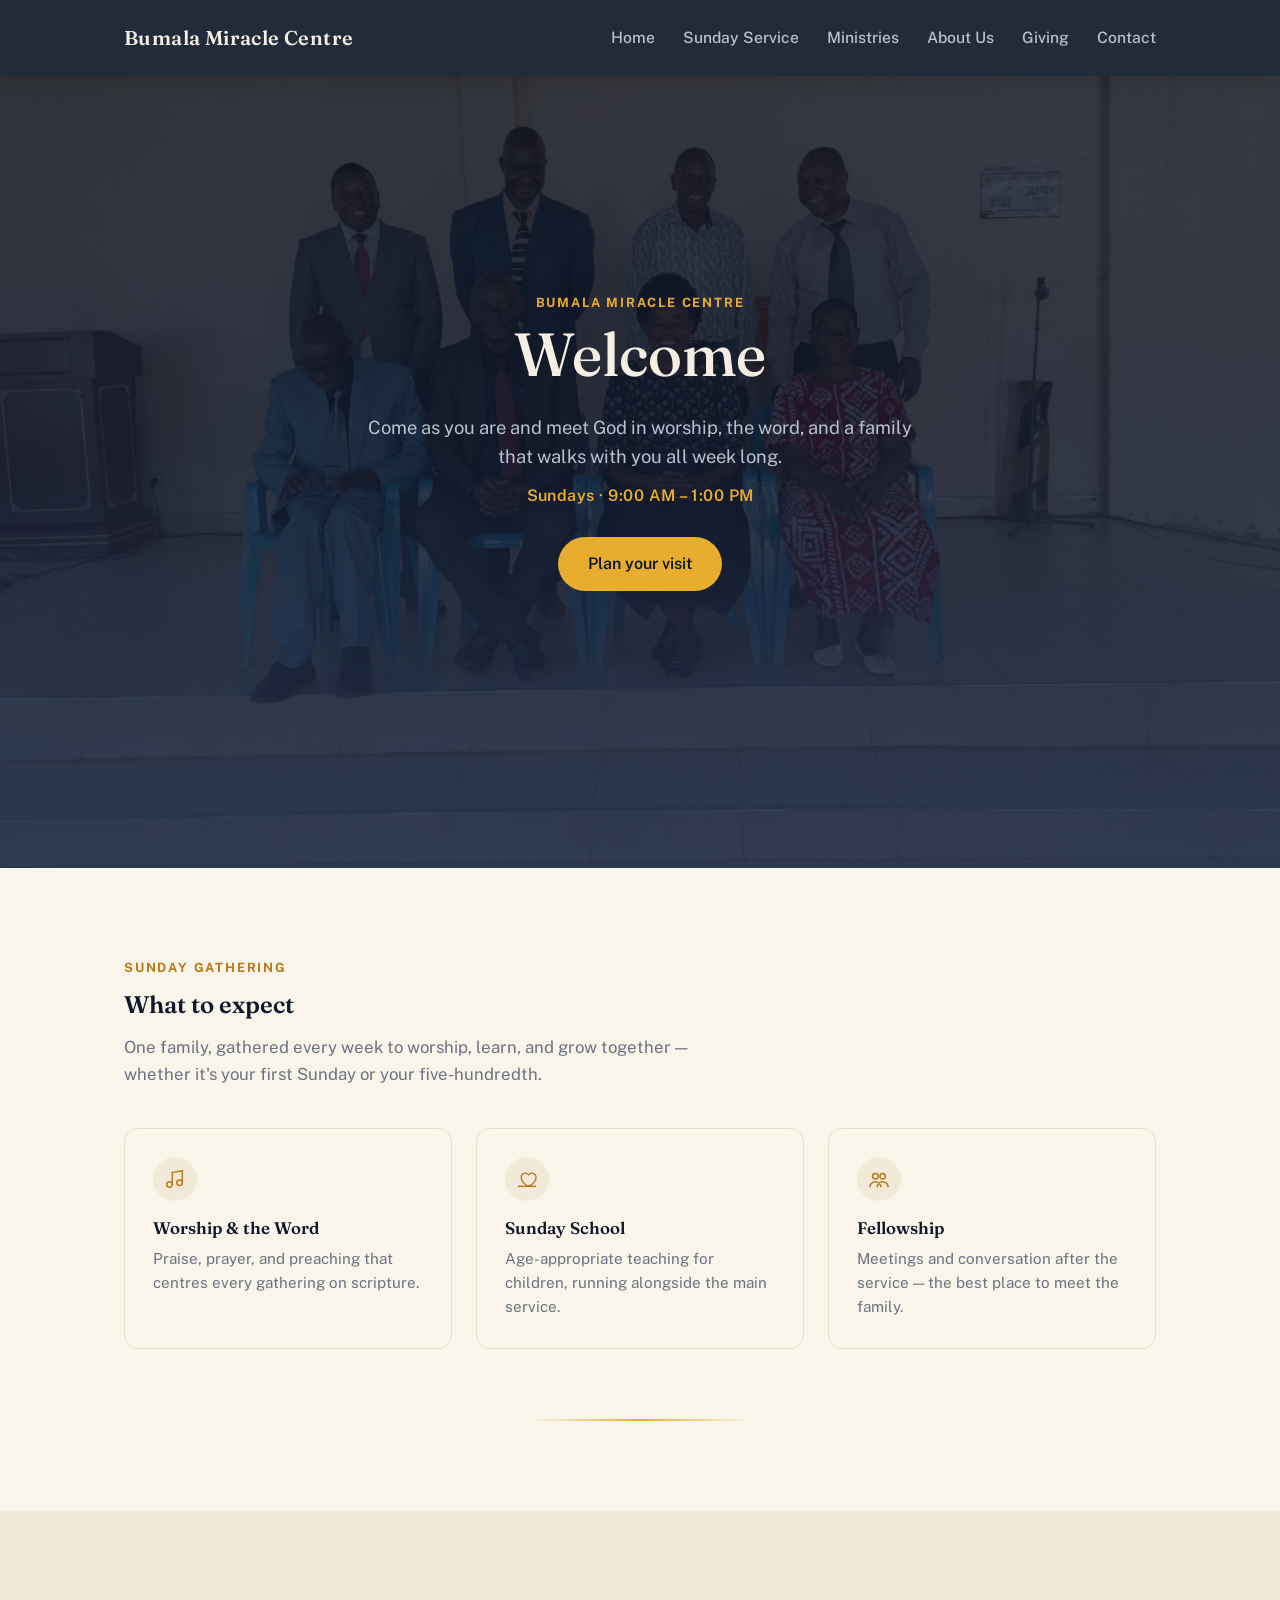
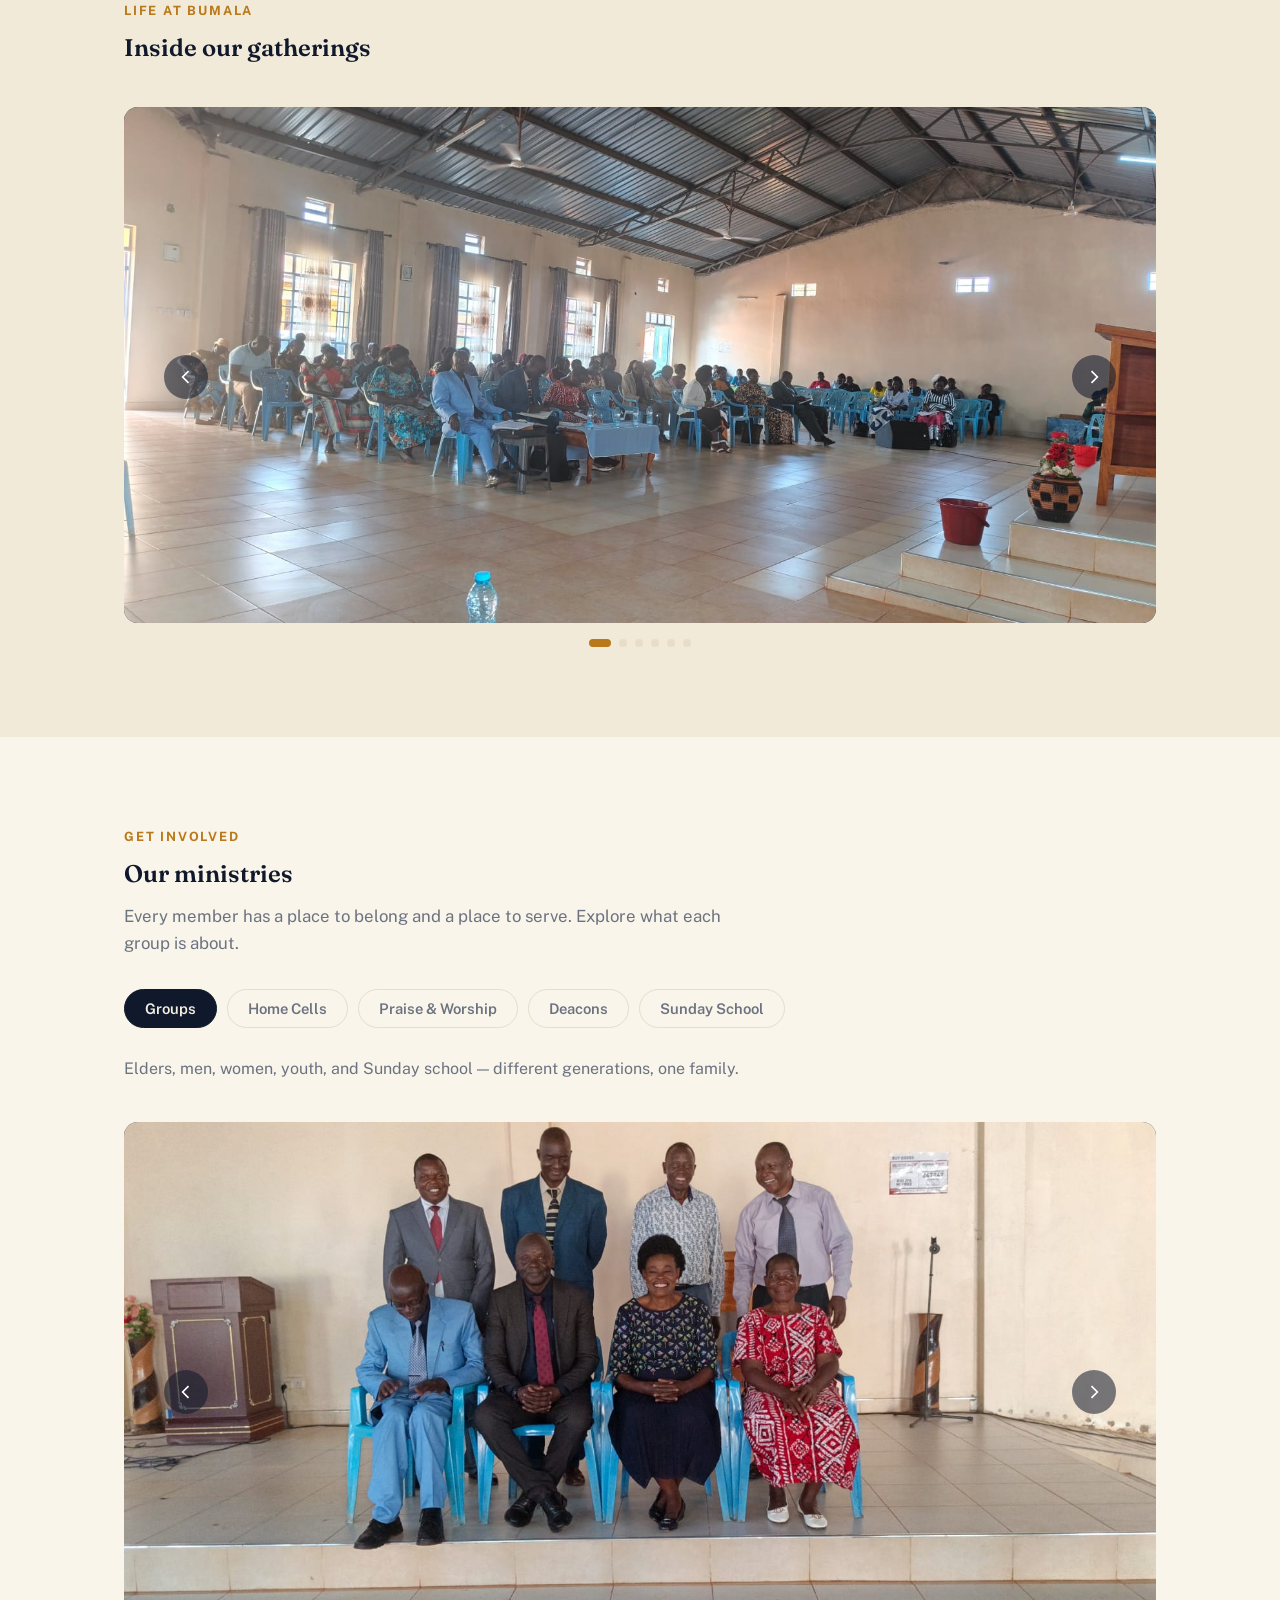
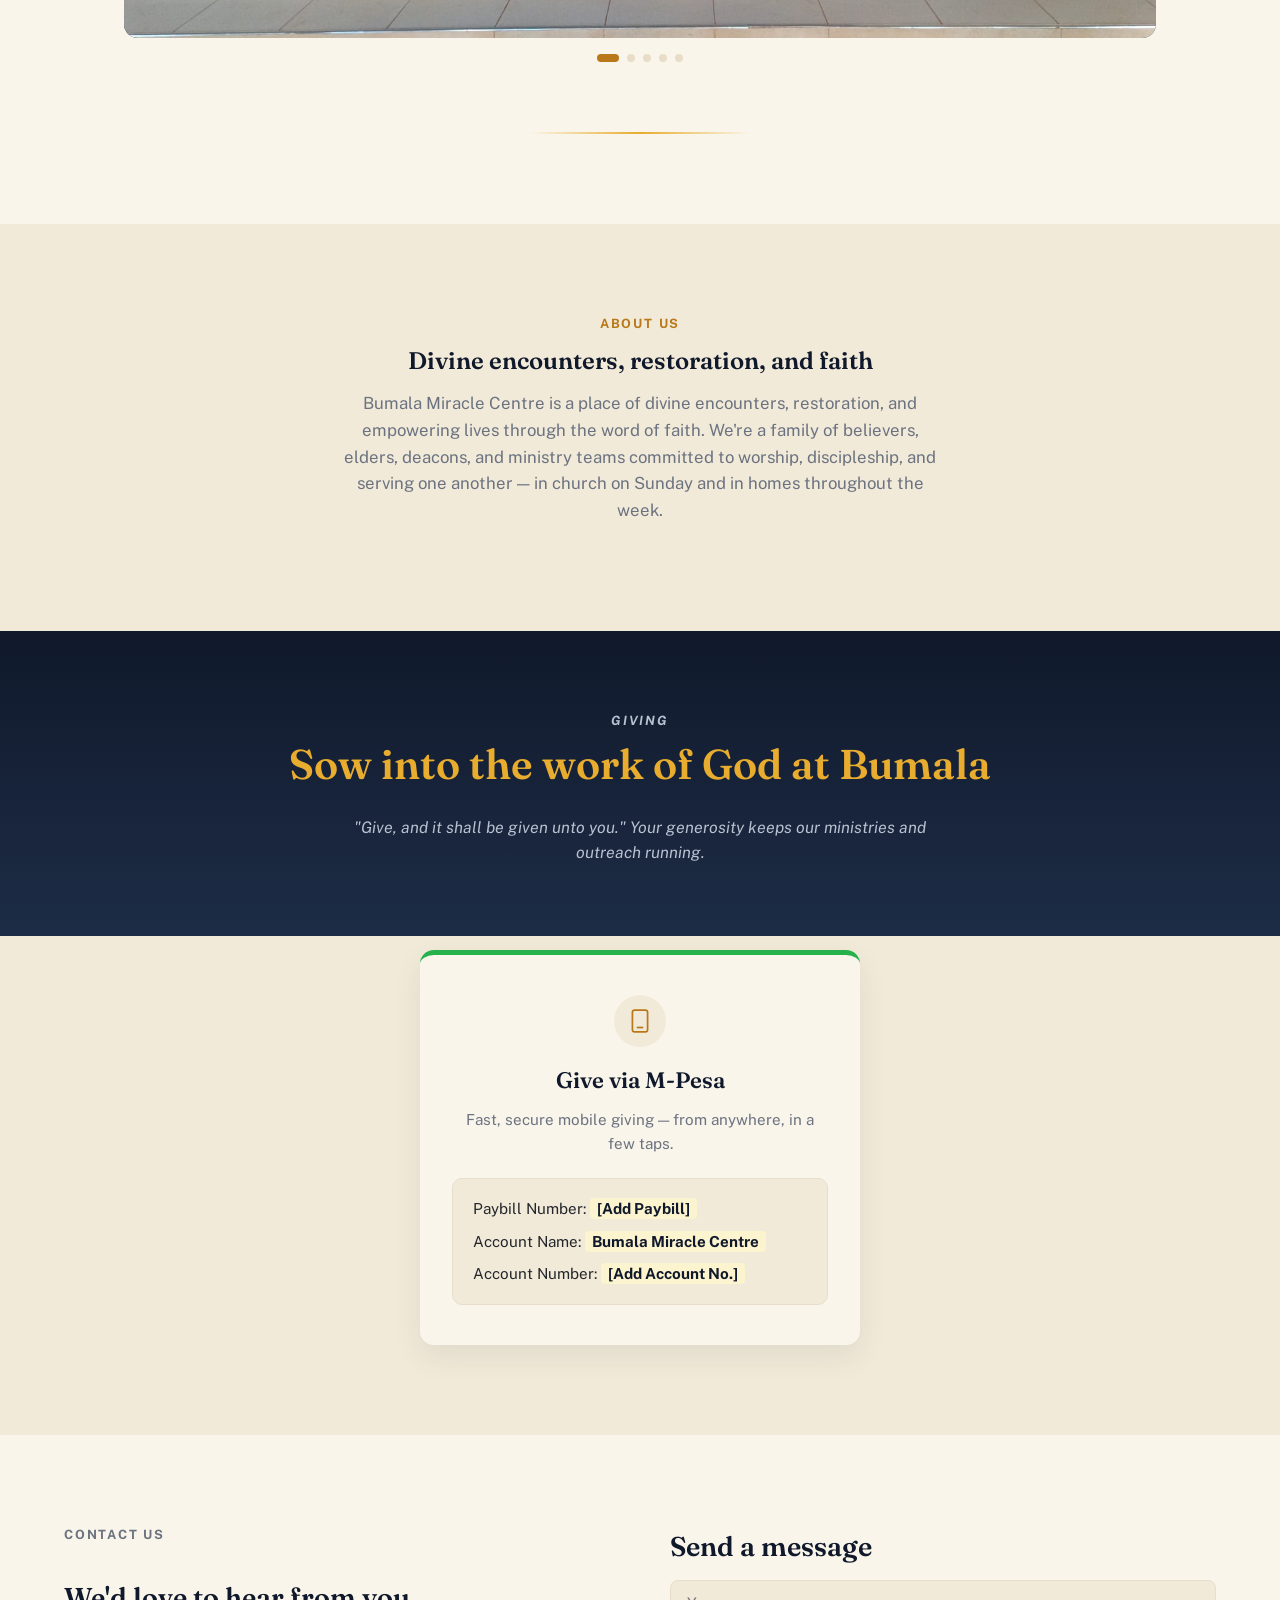
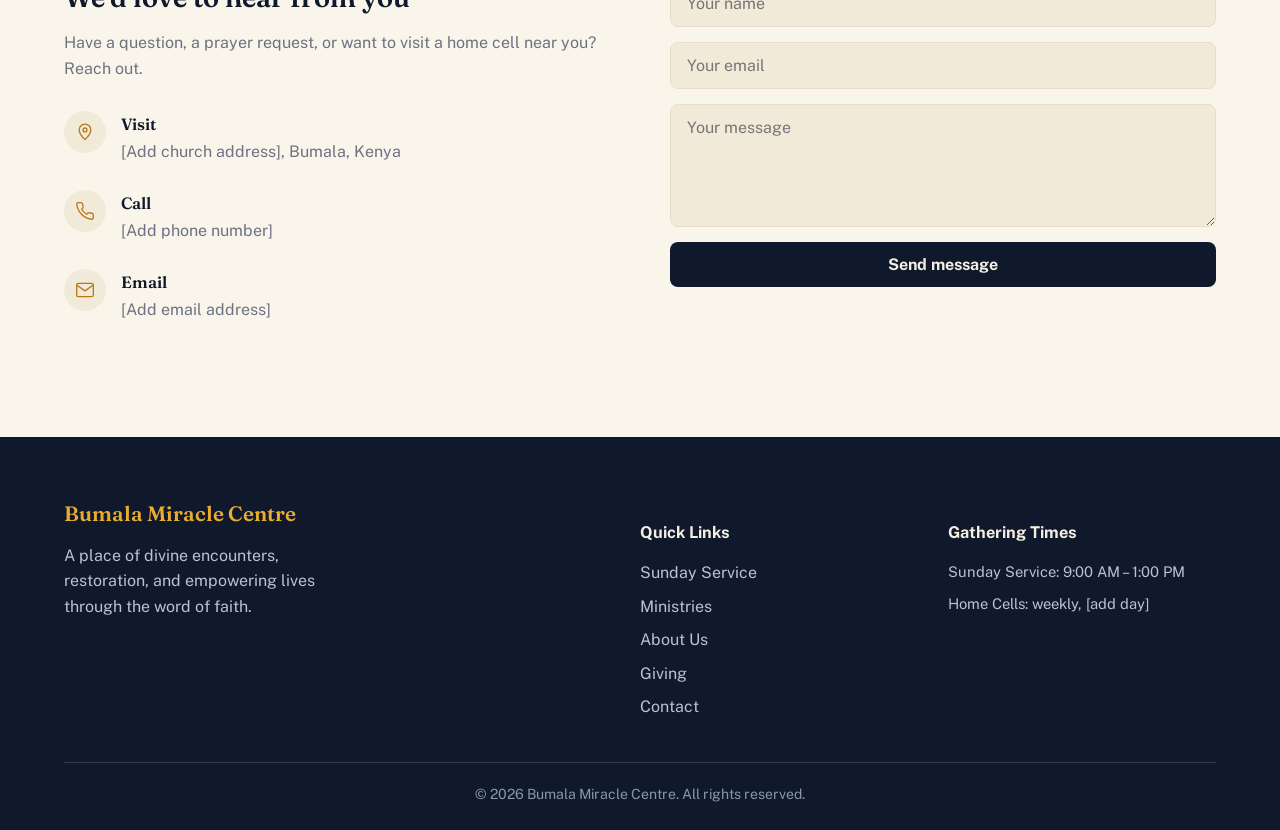
==== commit 26f99a89: "final touches" ====
--- a/index.html
+++ b/index.html
@@ -18,7 +18,6 @@
 <header class="site-header" id="site-header">
     <div class="header-inner">
         <a href="#home" class="logo">
-            <span class="logo-mark" aria-hidden="true"></span>
             Bumala Miracle Centre
         </a>
 
@@ -55,27 +54,14 @@
         <div class="hero-overlay" aria-hidden="true"></div>
         <div class="hero-content">
             <p class="eyebrow">Bumala Miracle Centre</p>
-            <h1>A new day is<br>breaking over Bumala</h1>
+            <h1>Welcome</h1>
             <p class="hero-lede">Come as you are and meet God in worship, the word, and a family that
                 walks with you all week long.</p>
             <p class="hero-meta">Sundays &middot; 9:00&nbsp;AM &ndash; 1:00&nbsp;PM</p>
             <div class="hero-actions">
                 <a href="#services" class="btn btn-primary">Plan your visit</a>
-                <a href="#giving" class="btn btn-ghost">Give online</a>
-            </div>
-        </div>
-
-        <svg class="horizon" viewBox="0 0 1200 160" preserveAspectRatio="none" aria-hidden="true">
-            <defs>
-                <linearGradient id="sunGradient" x1="0" y1="0" x2="0" y2="1">
-                    <stop offset="0%" stop-color="#f6d477"/>
-                    <stop offset="100%" stop-color="#c1573b"/>
-                </linearGradient>
-            </defs>
-            <path d="M0,120 Q600,0 1200,120 L1200,160 L0,160 Z" fill="var(--paper)"/>
-            <circle class="horizon-sun" cx="600" cy="96" r="34" fill="url(#sunGradient)"/>
-            <path d="M0,120 Q600,0 1200,120" fill="none" stroke="var(--gold)" stroke-width="2"/>
-        </svg>
+            </div>
+        </div>
     </section>
 
     <!-- ============ SUNDAY SERVICE ============ -->
@@ -106,7 +92,7 @@
                         <svg viewBox="0 0 24 24" fill="none" stroke="currentColor" stroke-width="1.6"><circle cx="8" cy="9" r="3"/><circle cx="16" cy="9" r="3"/><path d="M2 21c0-3.3 2.7-6 6-6s6 2.7 6 6M10 21c0-3.3 2.7-6 6-6s6 2.7 6 6"/></svg>
                     </span>
                     <h3>Fellowship</h3>
-                    <p>Tea and conversation after the service — the best place to meet the family.</p>
+                    <p>Meetings and conversation after the service — the best place to meet the family.</p>
                 </div>
             </div>
         </div>
@@ -360,3 +346,4 @@
 <script src="script.js"></script>
 </body>
 </html>
+
--- a/style.css
+++ b/style.css
@@ -1,7 +1,7 @@
 /* ============================================================
    BUMALA MIRACLE CENTRE — design tokens
-   Theme: "a new day breaking" — dawn horizon over deep ink night,
-   carried through the hero, section dividers, and accents.
+   Deep ink navy paired with warm gold accents, in Fraunces (display)
+   and Public Sans (body).
    ============================================================ */
 :root {
     /* Color */
@@ -113,13 +113,6 @@
     text-decoration: none;
     letter-spacing: 0.02em;
 }
-.logo-mark {
-    width: 12px;
-    height: 12px;
-    border-radius: 50%;
-    background: radial-gradient(circle at 35% 30%, var(--gold), var(--clay));
-    flex-shrink: 0;
-}
 .navbar ul {
     list-style: none;
     display: flex;
@@ -185,16 +178,14 @@
     position: absolute;
     inset: 0;
     z-index: 1;
-    background:
-        radial-gradient(circle at 50% 78%, rgba(232,172,46,0.28), transparent 55%),
-        linear-gradient(180deg, rgba(11,18,32,0.78) 0%, rgba(16,25,43,0.82) 45%, rgba(36,48,74,0.9) 100%);
+    background: linear-gradient(180deg, rgba(11,18,32,0.78) 0%, rgba(16,25,43,0.82) 45%, rgba(36,48,74,0.9) 100%);
 }
 .hero-content {
     position: relative;
     z-index: 2;
     max-width: 760px;
     margin: 0 auto;
-    padding: 0 5% 110px;
+    padding: 0 5% 60px;
     text-align: center;
     color: var(--text-on-ink);
 }
@@ -230,26 +221,6 @@
 .btn:hover { transform: translateY(-2px); }
 .btn-primary { background: var(--gold); color: var(--ink); }
 .btn-primary:hover { background: #f2bb46; }
-.btn-ghost { background: transparent; color: var(--text-on-ink); border: 1.5px solid rgba(244,239,226,0.4); }
-.btn-ghost:hover { border-color: var(--gold); color: var(--gold); }
-
-.horizon {
-    position: absolute;
-    left: 0; right: 0; bottom: -2px;
-    width: 100%;
-    height: auto;
-    z-index: 2;
-}
-.horizon-sun {
-    transform-origin: 600px 96px;
-}
-@media (prefers-reduced-motion: no-preference) {
-    .horizon-sun { animation: glow 4s ease-in-out infinite; }
-}
-@keyframes glow {
-    0%, 100% { opacity: 1; }
-    50% { opacity: 0.75; }
-}
 
 /* ============ SECTIONS ============ */
 .section { padding: 90px 0; }
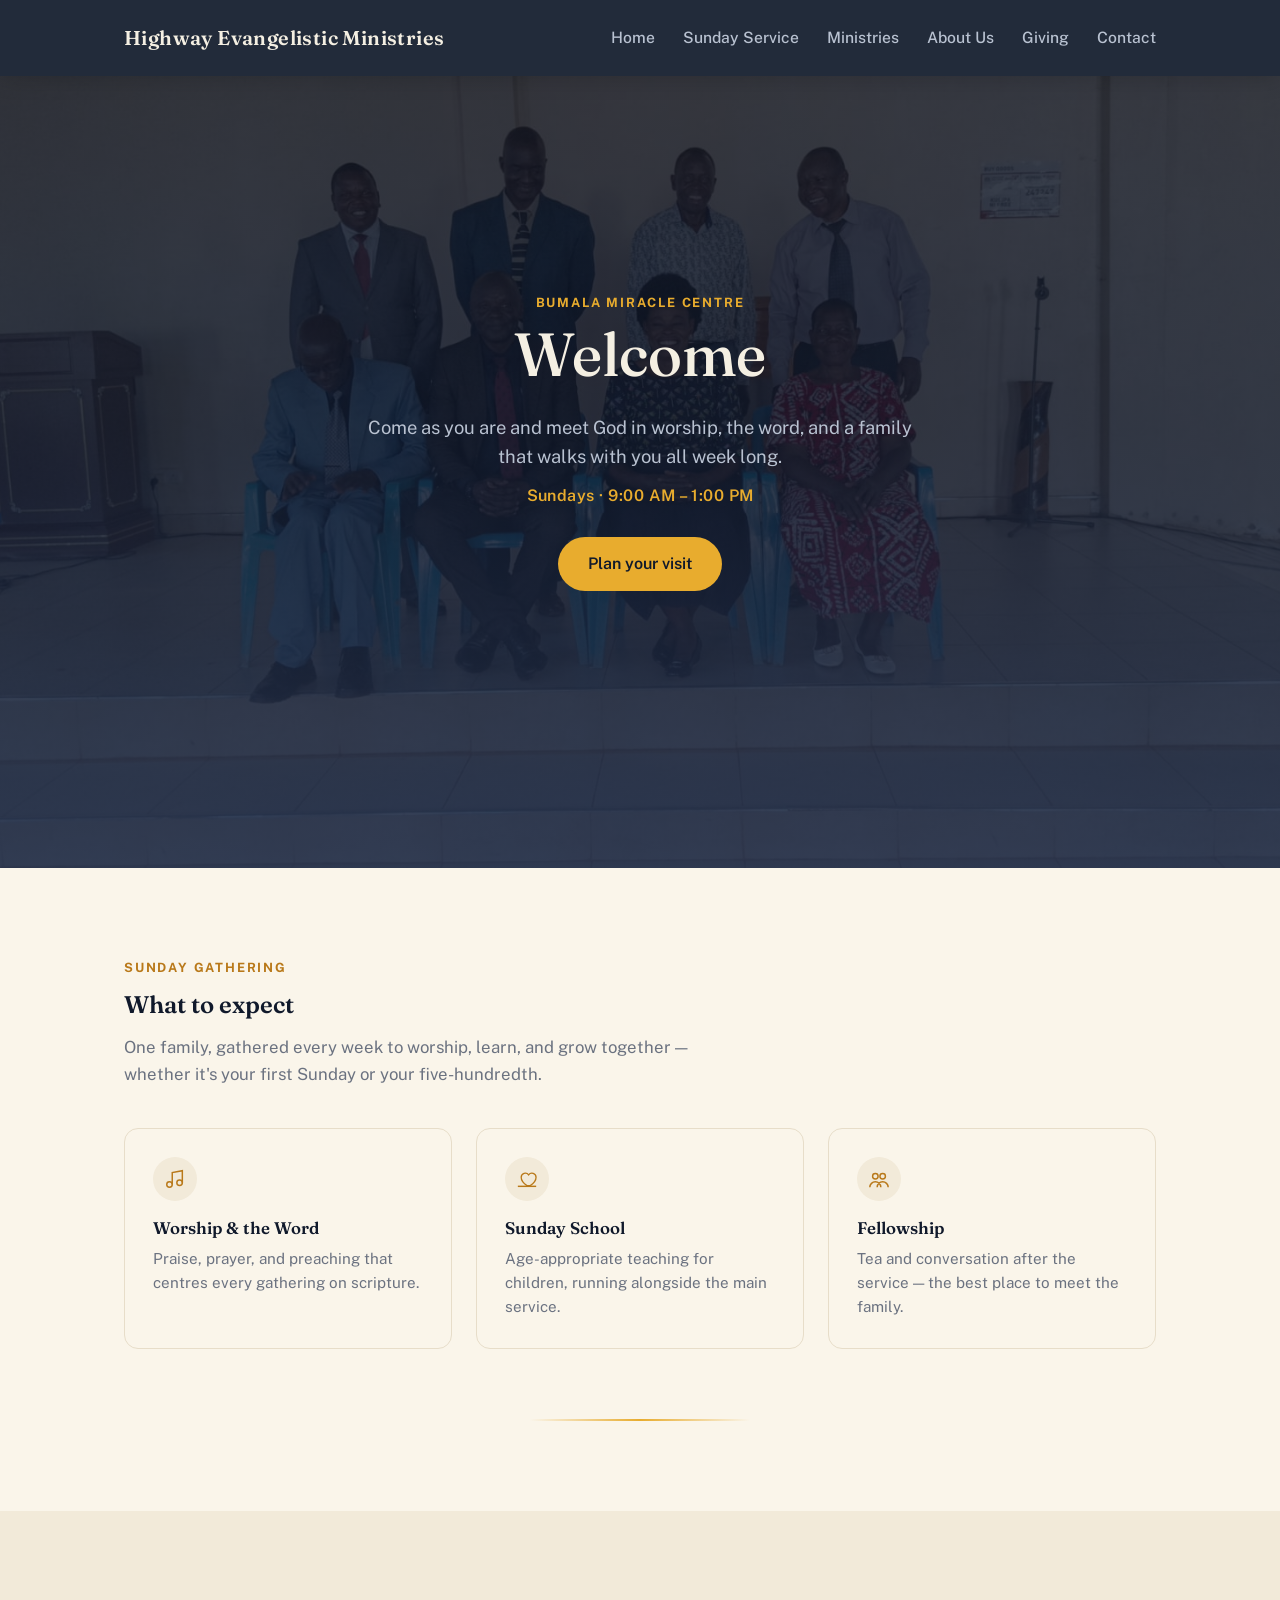
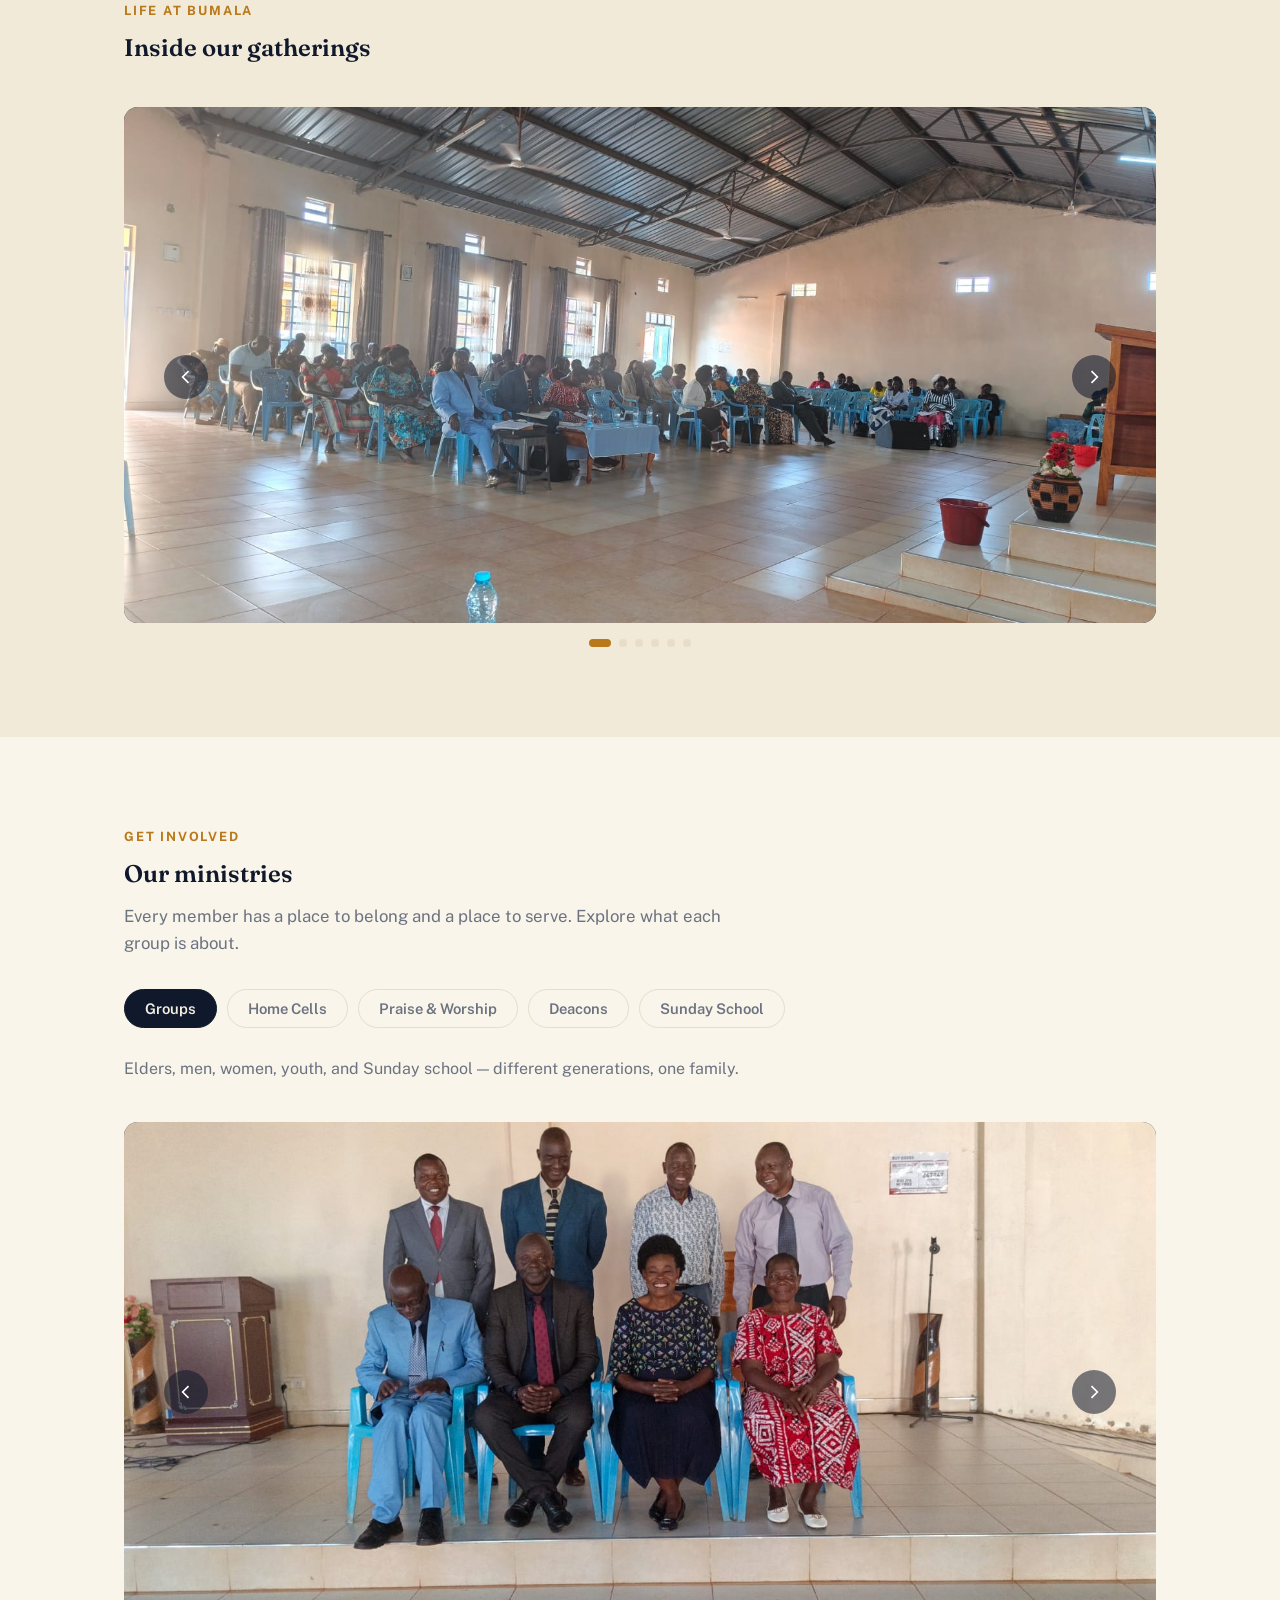
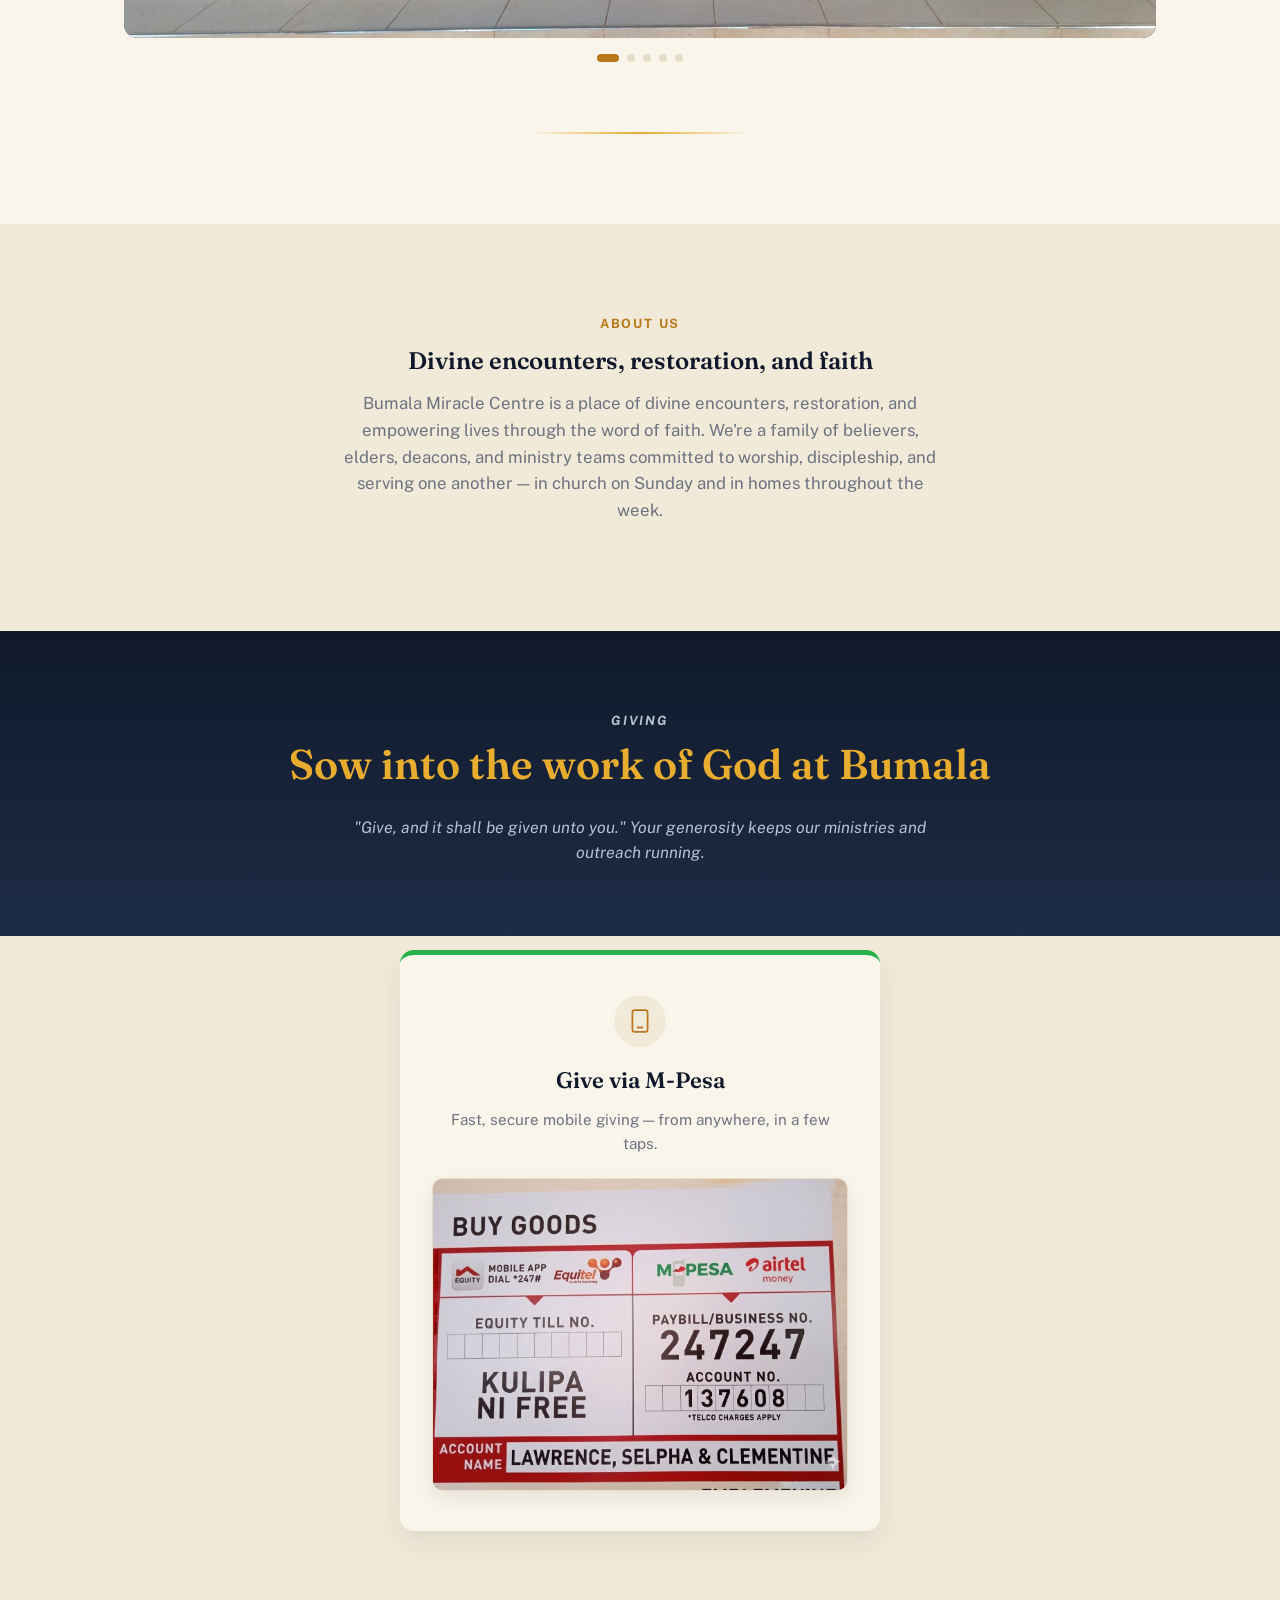
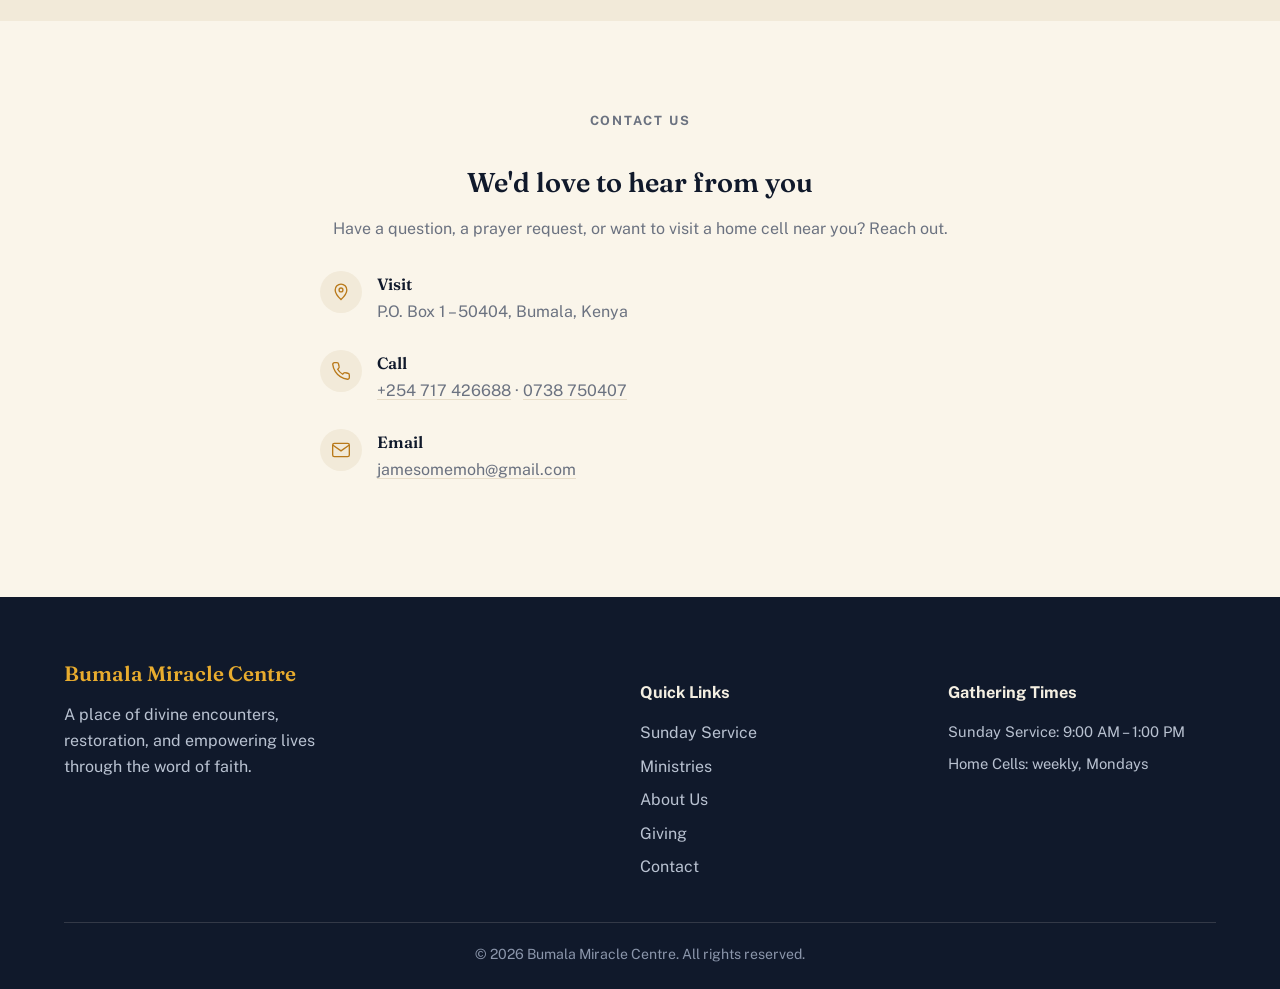
==== commit 5a6e1c2d: "final touches" ====
--- a/index.html
+++ b/index.html
@@ -3,7 +3,7 @@
 <head>
 <meta charset="UTF-8">
 <meta name="viewport" content="width=device-width, initial-scale=1.0">
-<title>Bumala Miracle Centre — A New Day Is Breaking</title>
+<title>Highway Evangelistic Ministries</title>
 <meta name="description" content="Bumala Miracle Centre: a place of divine encounters, restoration, and empowering lives through the word of faith. Join us Sundays 9:00AM–1:00PM.">
 <link rel="preconnect" href="https://fonts.googleapis.com">
 <link rel="preconnect" href="https://fonts.gstatic.com" crossorigin>
@@ -18,7 +18,7 @@
 <header class="site-header" id="site-header">
     <div class="header-inner">
         <a href="#home" class="logo">
-            Bumala Miracle Centre
+            Highway Evangelistic Ministries
         </a>
 
         <button class="nav-toggle" id="navToggle" aria-expanded="false" aria-controls="primaryNav" aria-label="Open menu">
@@ -92,7 +92,7 @@
                         <svg viewBox="0 0 24 24" fill="none" stroke="currentColor" stroke-width="1.6"><circle cx="8" cy="9" r="3"/><circle cx="16" cy="9" r="3"/><path d="M2 21c0-3.3 2.7-6 6-6s6 2.7 6 6M10 21c0-3.3 2.7-6 6-6s6 2.7 6 6"/></svg>
                     </span>
                     <h3>Fellowship</h3>
-                    <p>Meetings and conversation after the service — the best place to meet the family.</p>
+                    <p>Tea and conversation after the service — the best place to meet the family.</p>
                 </div>
             </div>
         </div>
@@ -247,18 +247,14 @@
     </section>
 
     <section class="giving-section">
-        <div class="giving-container giving-container-single">
+        <div class="giving-container">
             <div class="giving-card mpesa-card">
                 <span class="giving-icon" aria-hidden="true">
                     <svg viewBox="0 0 24 24" fill="none" stroke="currentColor" stroke-width="1.6"><rect x="5" y="2" width="14" height="20" rx="2"/><path d="M9 18h6"/></svg>
                 </span>
                 <h2>Give via M-Pesa</h2>
                 <p>Fast, secure mobile giving — from anywhere, in a few taps.</p>
-                <div class="payment-details">
-                    <p>Paybill Number: <span class="highlight">[Add Paybill]</span></p>
-                    <p>Account Name: <span class="highlight">Bumala Miracle Centre</span></p>
-                    <p>Account Number: <span class="highlight">[Add Account No.]</span></p>
-                </div>
+                <img class="payment-poster" src="mpesa-paybill.jpg" alt="M-Pesa Buy Goods poster: Paybill/Business No. 247247, Account No. 137608, Account Name Lawrence, Selpha & Clementine">
             </div>
         </div>
     </section>
@@ -277,7 +273,7 @@
                     </span>
                     <div>
                         <h3>Visit</h3>
-                        <p>[Add church address], Bumala, Kenya</p>
+                        <p>P.O. Box 1 &ndash; 50404, Bumala, Kenya</p>
                     </div>
                 </div>
 
@@ -287,7 +283,7 @@
                     </span>
                     <div>
                         <h3>Call</h3>
-                        <p>[Add phone number]</p>
+                        <p><a href="tel:+254717426688">+254 717 426688</a> &middot; <a href="tel:+254738750407">0738 750407</a></p>
                     </div>
                 </div>
 
@@ -297,20 +293,9 @@
                     </span>
                     <div>
                         <h3>Email</h3>
-                        <p>[Add email address]</p>
+                        <p><a href="mailto:jamesomemoh@gmail.com">jamesomemoh@gmail.com</a></p>
                     </div>
                 </div>
-            </div>
-
-            <div class="contact-form">
-                <h2>Send a message</h2>
-                <form id="contactForm" novalidate>
-                    <input type="text" name="name" placeholder="Your name" required>
-                    <input type="email" name="email" placeholder="Your email" required>
-                    <textarea name="message" rows="5" placeholder="Your message" required></textarea>
-                    <button type="submit" class="submit-btn">Send message</button>
-                    <p class="form-note" id="formNote" role="status" aria-live="polite"></p>
-                </form>
             </div>
         </div>
     </section>
@@ -337,7 +322,7 @@
         <div class="footer-hours">
             <h4>Gathering Times</h4>
             <p>Sunday Service: 9:00 AM &ndash; 1:00 PM</p>
-            <p>Home Cells: weekly, [add day]</p>
+            <p>Home Cells: weekly, Mondays</p>
         </div>
     </div>
     <p class="footer-bottom">&copy; <span id="year"></span> Bumala Miracle Centre. All rights reserved.</p>
@@ -346,4 +331,3 @@
 <script src="script.js"></script>
 </body>
 </html>
-
--- a/style.css
+++ b/style.css
@@ -367,15 +367,8 @@
 
 .giving-section { background: var(--paper-2); padding: 60px 5% 90px; }
 .giving-container {
-    max-width: 920px;
+    max-width: 480px;
     margin: -46px auto 0;
-    display: grid;
-    grid-template-columns: 1fr 1fr;
-    gap: 28px;
-}
-.giving-container-single {
-    grid-template-columns: 1fr;
-    max-width: 440px;
 }
 .giving-card {
     background: var(--paper);
@@ -399,35 +392,23 @@
 .giving-icon svg { width: 26px; height: 26px; }
 .giving-card h2 { font-size: 1.4rem; margin-bottom: 0.4em; }
 .giving-card > p { color: var(--text-muted); font-size: 0.95rem; margin-bottom: 22px; }
-.payment-details {
-    background: var(--paper-2);
-    padding: 18px 20px;
+.payment-poster {
+    width: 100%;
     border-radius: 10px;
-    text-align: left;
     border: 1px solid var(--border);
-}
-.payment-details p { margin-bottom: 8px; font-size: 0.95rem; }
-.payment-details p:last-child { margin-bottom: 0; }
-.highlight {
-    background: #fcf3cf;
-    padding: 2px 7px;
-    border-radius: 4px;
-    font-weight: 700;
-    color: var(--ink);
+    box-shadow: 0 8px 20px rgba(16,25,43,0.08);
 }
 
 /* ============ CONTACT ============ */
 .contact-section { background: var(--paper); padding: 90px 5%; }
 .contact-container {
-    max-width: var(--max-width);
+    max-width: 640px;
     margin: 0 auto;
-    display: grid;
-    grid-template-columns: 1fr 1fr;
-    gap: 60px;
-}
-.contact-info h2, .contact-form h2 { font-size: 1.7rem; }
+    text-align: center;
+}
+.contact-info h2 { font-size: 1.7rem; }
 .contact-info > p { color: var(--text-muted); margin-bottom: 30px; }
-.info-item { display: flex; align-items: flex-start; gap: 15px; margin-bottom: 25px; }
+.info-item { display: flex; align-items: flex-start; gap: 15px; margin-bottom: 25px; text-align: left; }
 .info-icon {
     display: flex; align-items: center; justify-content: center;
     width: 42px; height: 42px;
@@ -439,33 +420,8 @@
 .info-icon svg { width: 20px; height: 20px; }
 .info-item h3 { font-size: 1.02rem; margin-bottom: 2px; }
 .info-item p { color: var(--text-muted); margin: 0; }
-
-.contact-form form { display: flex; flex-direction: column; gap: 15px; }
-.contact-form input, .contact-form textarea {
-    width: 100%;
-    padding: 13px 16px;
-    border: 1px solid var(--border);
-    border-radius: 8px;
-    font-size: 1rem;
-    font-family: inherit;
-    background: var(--paper-2);
-    outline: none;
-    transition: border-color var(--transition-base);
-}
-.contact-form input:focus, .contact-form textarea:focus { border-color: var(--ink); }
-.submit-btn {
-    background: var(--ink);
-    color: var(--text-on-ink);
-    padding: 13px;
-    border: none;
-    border-radius: 8px;
-    font-size: 1rem;
-    font-weight: 700;
-    cursor: pointer;
-    transition: background var(--transition-base);
-}
-.submit-btn:hover { background: var(--ink-2); }
-.form-note { min-height: 1.2em; color: var(--mpesa-green); font-weight: 600; font-size: 0.9rem; margin: 4px 0 0; }
+.info-item p a { color: var(--text-muted); text-decoration: underline; text-decoration-color: var(--border); text-underline-offset: 3px; transition: color var(--transition-base); }
+.info-item p a:hover { color: var(--gold-deep); }
 
 /* ============ FOOTER ============ */
 .main-footer { background: var(--ink); color: var(--text-on-ink); padding: 60px 5% 24px; }
@@ -491,7 +447,6 @@
 /* ============ RESPONSIVE ============ */
 @media (max-width: 900px) {
     .info-grid { grid-template-columns: 1fr; }
-    .giving-container:not(.giving-container-single) { grid-template-columns: 1fr; margin-top: -20px; }
 }
 
 @media (max-width: 800px) {
@@ -515,7 +470,8 @@
 }
 
 @media (max-width: 700px) {
-    .contact-container, .footer-content { grid-template-columns: 1fr; gap: 36px; }
+    .footer-content { grid-template-columns: 1fr; gap: 36px; }
     .section { padding: 64px 0; }
     .hero { min-height: 82vh; }
-}
+    .giving-card { padding: 32px 20px; }
+}
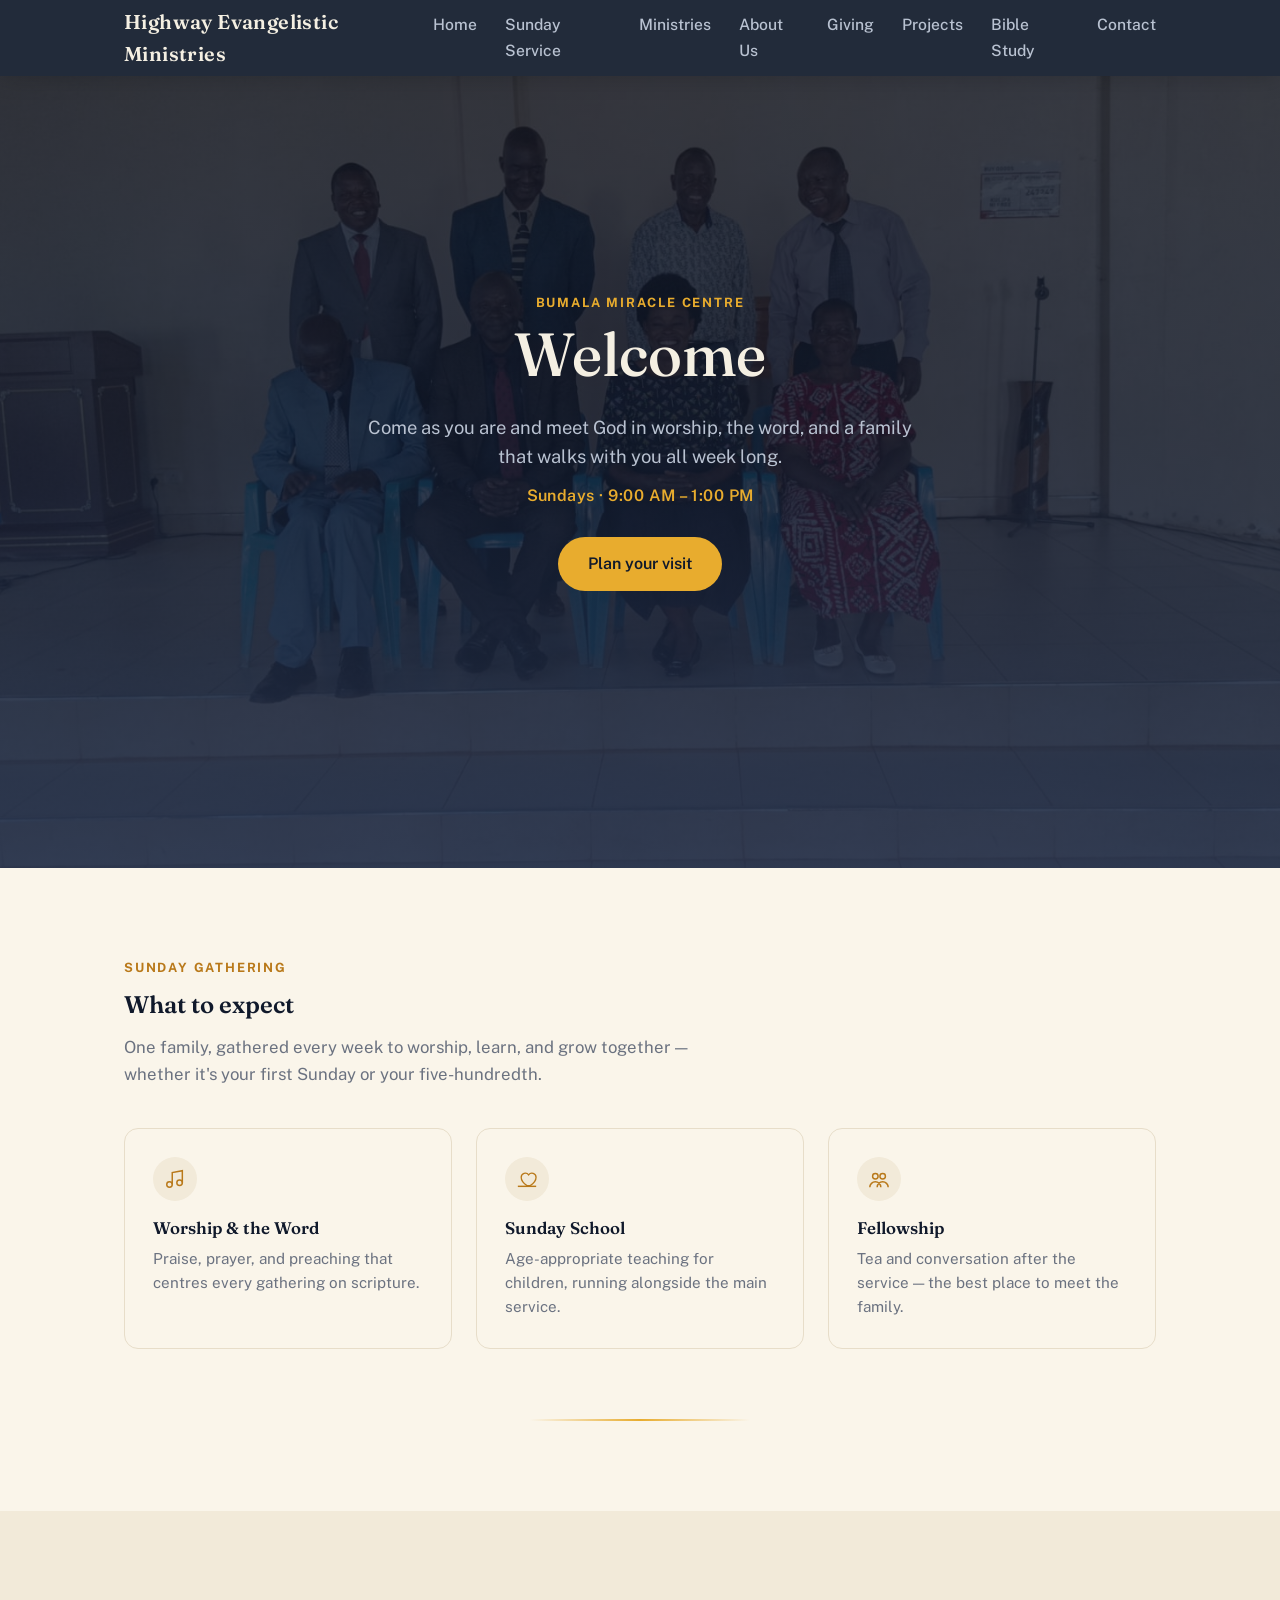
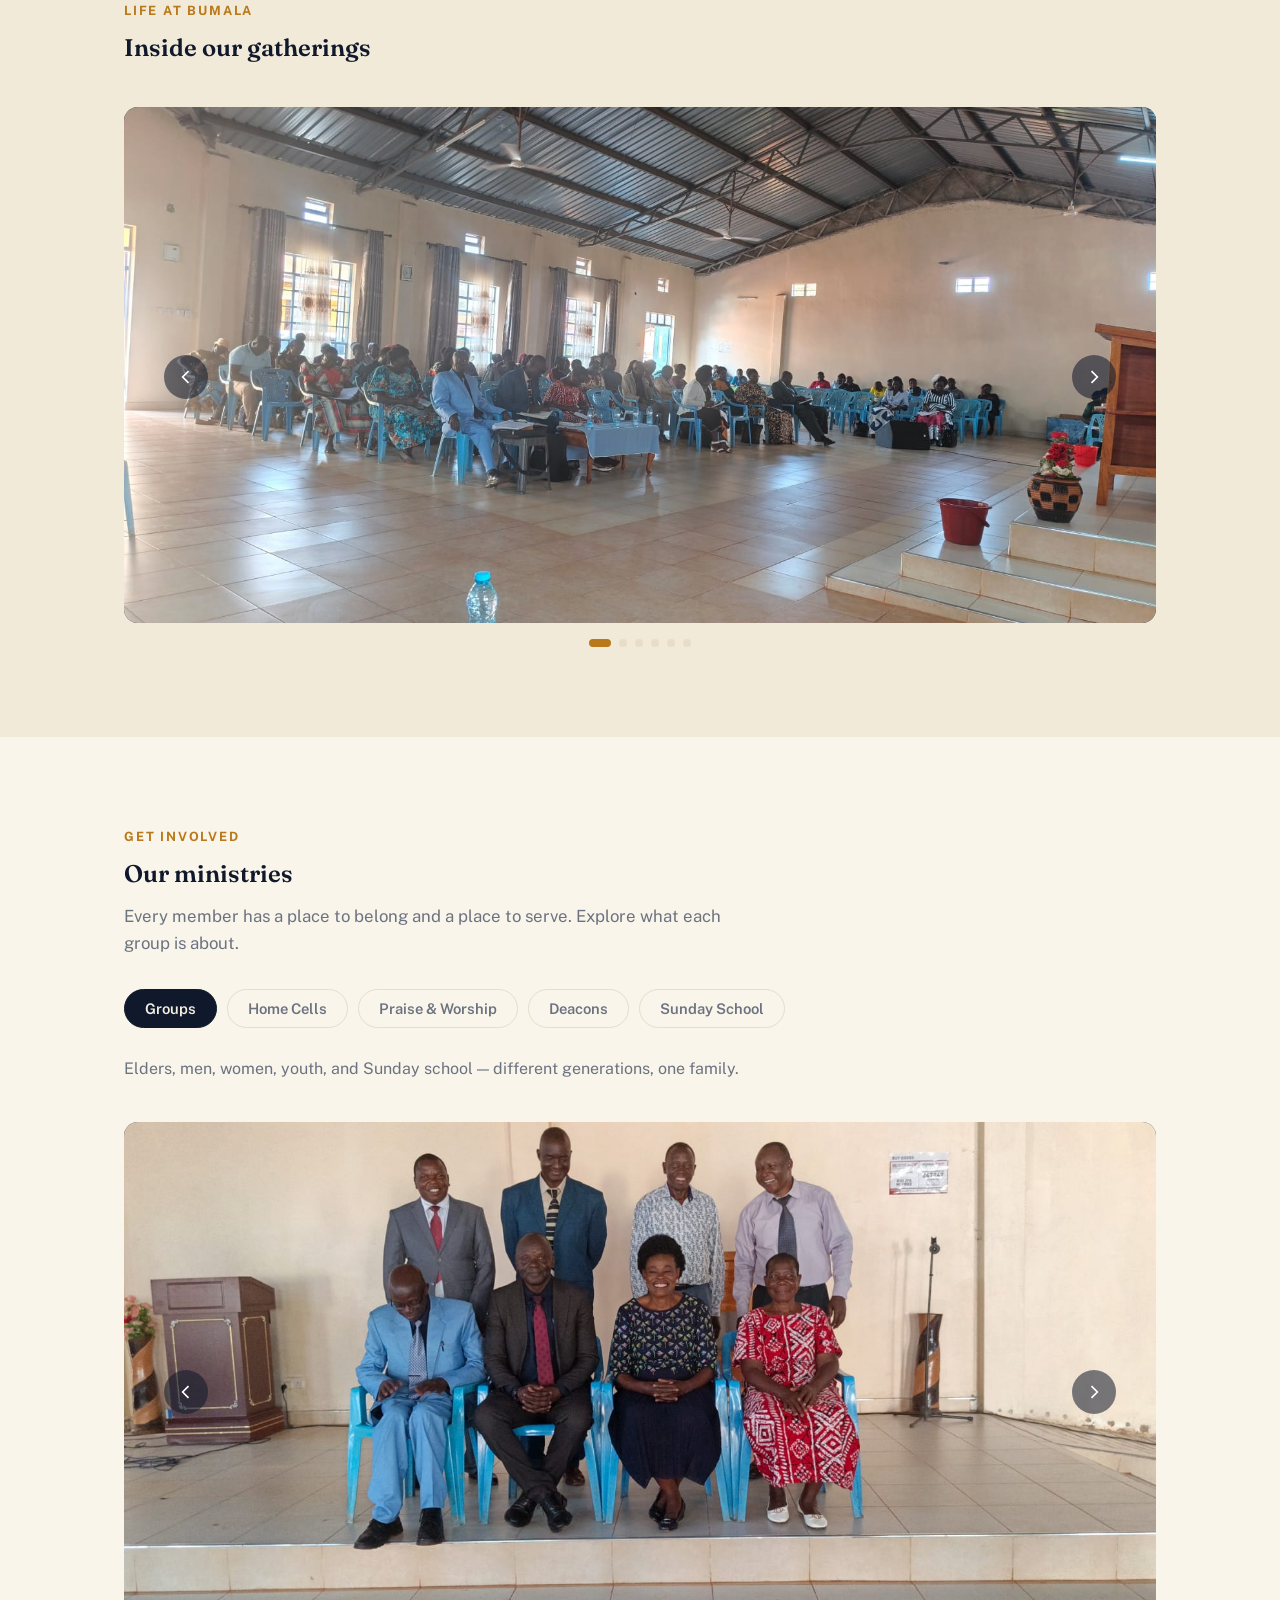
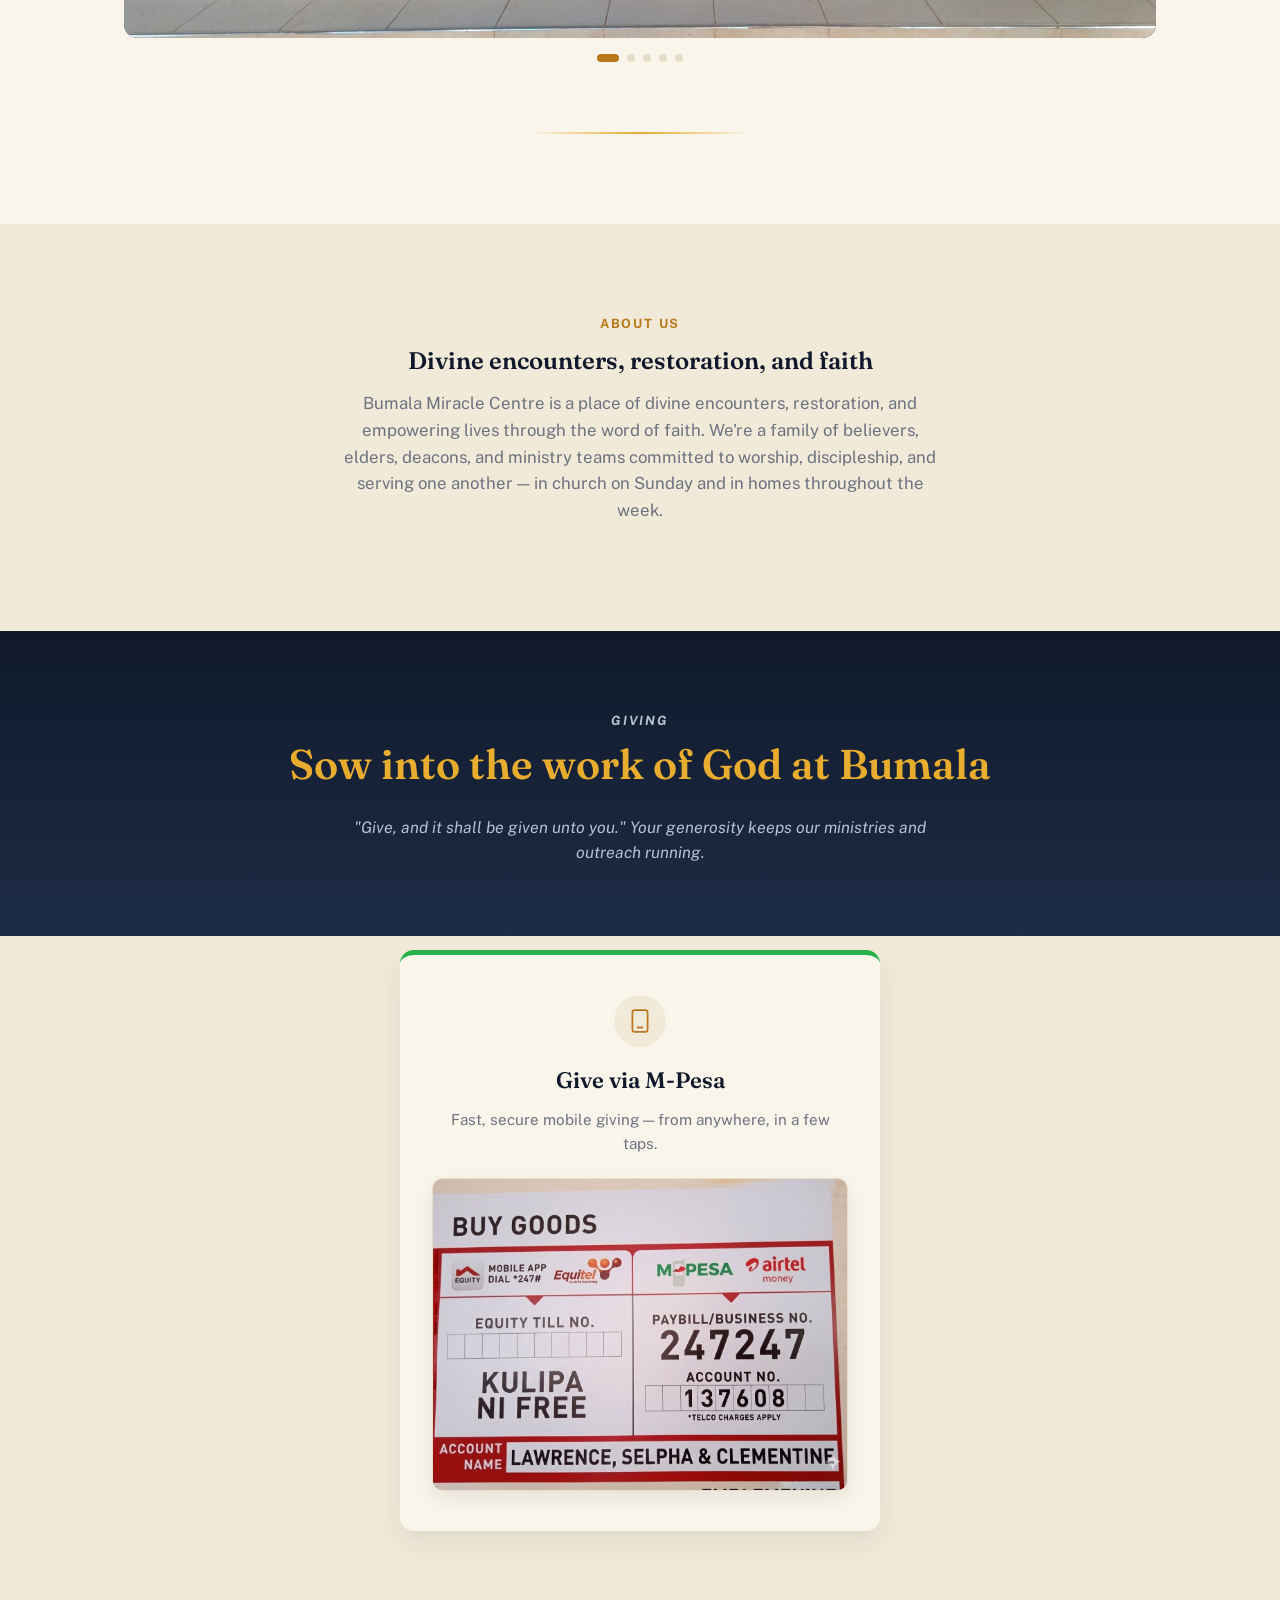
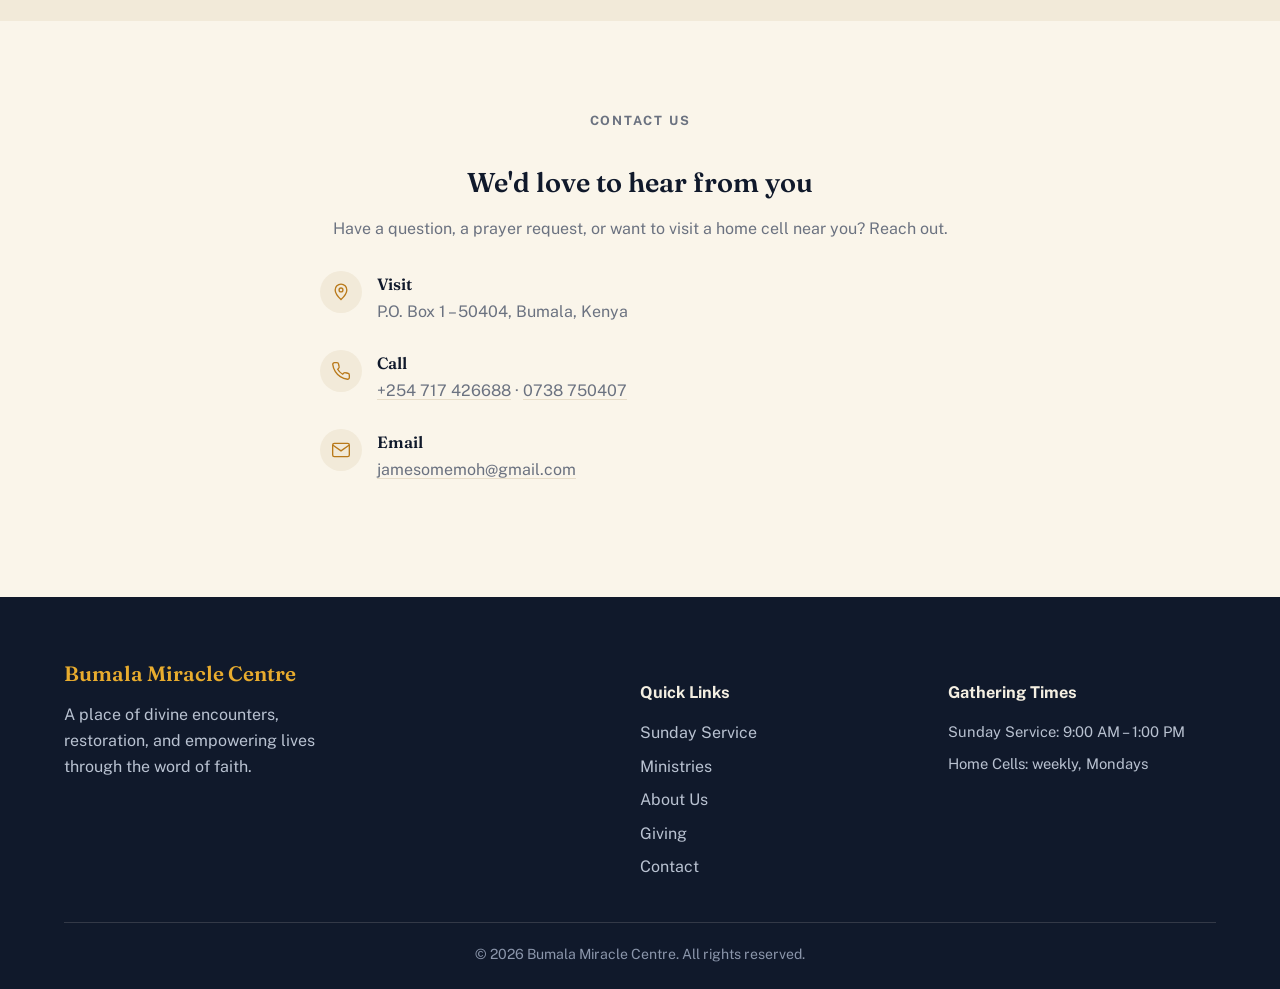
==== commit 072bc9d1: "avi" ====
--- a/index.html
+++ b/index.html
@@ -32,7 +32,10 @@
                 <li><a href="#ministries">Ministries</a></li>
                 <li><a href="#about">About Us</a></li>
                 <li><a href="#giving">Giving</a></li>
+                <li><a href="#projects">Projects</a></li>
+                <li><a href="#bible-study">Bible Study</a></li>
                 <li><a href="#contact">Contact</a></li>
+
             </ul>
         </nav>
     </div>
@@ -44,11 +47,11 @@
     <section class="hero" id="home">
         <div class="hero-bg" data-carousel aria-hidden="true">
             <div class="carousel-track">
-                <div class="carousel-slide"><img src="elders.jpg" alt="" loading="eager"></div>
-                <div class="carousel-slide"><img src="men.jpg" alt="" loading="lazy"></div>
-                <div class="carousel-slide"><img src="women.jpg" alt="" loading="lazy"></div>
-                <div class="carousel-slide"><img src="youth.jpg" alt="" loading="lazy"></div>
-                <div class="carousel-slide"><img src="sundaySchool.jpg" alt="" loading="lazy"></div>
+                <div class="carousel-slide"><img src="images/elders.jpg" alt="" loading="eager"></div>
+                <div class="carousel-slide"><img src="images/men.jpg" alt="" loading="lazy"></div>
+                <div class="carousel-slide"><img src="images/women.jpg" alt="" loading="lazy"></div>
+                <div class="carousel-slide"><img src="images/youth.jpg" alt="" loading="lazy"></div>
+                <div class="carousel-slide"><img src="images/sundaySchool.jpg" alt="" loading="lazy"></div>
             </div>
         </div>
         <div class="hero-overlay" aria-hidden="true"></div>
@@ -107,12 +110,12 @@
         </div>
         <div class="carousel" data-carousel aria-roledescription="carousel" aria-label="Photos from our services">
             <div class="carousel-track">
-                <div class="carousel-slide"><img src="sermon2.jpg" alt="The word being preached during a Sunday service" loading="lazy"></div>
-                <div class="carousel-slide"><img src="congregation.jpg" alt="The congregation gathered in worship" loading="lazy"></div>
-                <div class="carousel-slide"><img src="sermon.jpg" alt="A message being delivered from the pulpit" loading="lazy"></div>
-                <div class="carousel-slide"><img src="sermon3.jpg" alt="A moment of preaching during service" loading="lazy"></div>
-                <div class="carousel-slide"><img src="sundaySchoolPerform.jpg" alt="Sunday school children performing" loading="lazy"></div>
-                <div class="carousel-slide"><img src="congregation2.jpg" alt="Members of the congregation together" loading="lazy"></div>
+                <div class="carousel-slide"><img src="images/sermon2.jpg" alt="The word being preached during a Sunday service" loading="lazy"></div>
+                <div class="carousel-slide"><img src="images/congregation.jpg" alt="The congregation gathered in worship" loading="lazy"></div>
+                <div class="carousel-slide"><img src="images/sermon.jpg" alt="A message being delivered from the pulpit" loading="lazy"></div>
+                <div class="carousel-slide"><img src="images/sermon3.jpg" alt="A moment of preaching during service" loading="lazy"></div>
+                <div class="carousel-slide"><img src="images/sundaySchoolPerform.jpg" alt="Sunday school children performing" loading="lazy"></div>
+                <div class="carousel-slide"><img src="images/congregation2.jpg" alt="Members of the congregation together" loading="lazy"></div>
             </div>
             <button class="carousel-btn prev" data-prev aria-label="Previous photo">
                 <svg viewBox="0 0 24 24" fill="none" stroke="currentColor" stroke-width="2"><path d="M15 5l-7 7 7 7"/></svg>
@@ -145,11 +148,11 @@
             <p class="tab-blurb">Elders, men, women, youth, and Sunday school — different generations, one family.</p>
             <div class="carousel" data-carousel aria-roledescription="carousel" aria-label="Photos of our church groups">
                 <div class="carousel-track">
-                    <div class="carousel-slide"><img src="elders.jpg" alt="Church elders" loading="lazy"></div>
-                    <div class="carousel-slide"><img src="men.jpg" alt="Men's fellowship" loading="lazy"></div>
-                    <div class="carousel-slide"><img src="women.jpg" alt="Women's fellowship" loading="lazy"></div>
-                    <div class="carousel-slide"><img src="youth.jpg" alt="Youth fellowship" loading="lazy"></div>
-                    <div class="carousel-slide"><img src="sundaySchool.jpg" alt="Sunday school class" loading="lazy"></div>
+                    <div class="carousel-slide"><img src="images/elders.jpg" alt="Church elders" loading="lazy"></div>
+                    <div class="carousel-slide"><img src="images/men.jpg" alt="Men's fellowship" loading="lazy"></div>
+                    <div class="carousel-slide"><img src="images/women.jpg" alt="Women's fellowship" loading="lazy"></div>
+                    <div class="carousel-slide"><img src="images/youth.jpg" alt="Youth fellowship" loading="lazy"></div>
+                    <div class="carousel-slide"><img src="images/sundaySchool.jpg" alt="Sunday school class" loading="lazy"></div>
                 </div>
                 <button class="carousel-btn prev" data-prev aria-label="Previous photo"><svg viewBox="0 0 24 24" fill="none" stroke="currentColor" stroke-width="2"><path d="M15 5l-7 7 7 7"/></svg></button>
                 <button class="carousel-btn next" data-next aria-label="Next photo"><svg viewBox="0 0 24 24" fill="none" stroke="currentColor" stroke-width="2"><path d="M9 5l7 7-7 7"/></svg></button>
@@ -162,13 +165,13 @@
                 service during the week.</p>
             <div class="carousel" data-carousel aria-roledescription="carousel" aria-label="Photos of our home cells">
                 <div class="carousel-track">
-                    <div class="carousel-slide"><img src="homeCellLeaders.jpg" alt="Home cell leaders" loading="lazy"></div>
-                    <div class="carousel-slide"><img src="homeCell.jpg" alt="A home cell meeting" loading="lazy"></div>
-                    <div class="carousel-slide"><img src="homeCell2.jpg" alt="A home cell meeting" loading="lazy"></div>
-                    <div class="carousel-slide"><img src="homeCell3.jpg" alt="A home cell meeting" loading="lazy"></div>
-                    <div class="carousel-slide"><img src="homeCell4.jpg" alt="A home cell meeting" loading="lazy"></div>
-                    <div class="carousel-slide"><img src="homeCell5.jpg" alt="A home cell meeting" loading="lazy"></div>
-                    <div class="carousel-slide"><img src="homeCell6.jpg" alt="A home cell meeting" loading="lazy"></div>
+                    <div class="carousel-slide"><img src="images/homeCellLeaders.jpg" alt="Home cell leaders" loading="lazy"></div>
+                    <div class="carousel-slide"><img src="images/homeCell.jpg" alt="A home cell meeting" loading="lazy"></div>
+                    <div class="carousel-slide"><img src="images/homeCell2.jpg" alt="A home cell meeting" loading="lazy"></div>
+                    <div class="carousel-slide"><img src="images/homeCell3.jpg" alt="A home cell meeting" loading="lazy"></div>
+                    <div class="carousel-slide"><img src="images/homeCell4.jpg" alt="A home cell meeting" loading="lazy"></div>
+                    <div class="carousel-slide"><img src="images/homeCell5.jpg" alt="A home cell meeting" loading="lazy"></div>
+                    <div class="carousel-slide"><img src="images/homeCell6.jpg" alt="A home cell meeting" loading="lazy"></div>
                 </div>
                 <button class="carousel-btn prev" data-prev aria-label="Previous photo"><svg viewBox="0 0 24 24" fill="none" stroke="currentColor" stroke-width="2"><path d="M15 5l-7 7 7 7"/></svg></button>
                 <button class="carousel-btn next" data-next aria-label="Next photo"><svg viewBox="0 0 24 24" fill="none" stroke="currentColor" stroke-width="2"><path d="M9 5l7 7-7 7"/></svg></button>
@@ -180,8 +183,8 @@
             <p class="tab-blurb">Sing and dance for the Lord — leading the congregation into worship every week.</p>
             <div class="carousel" data-carousel aria-roledescription="carousel" aria-label="Photos of our praise and worship team">
                 <div class="carousel-track">
-                    <div class="carousel-slide"><img src="praiseTeam.jpg" alt="Praise and worship team leading service" loading="lazy"></div>
-                    <div class="carousel-slide"><img src="praiseTeam2.jpg" alt="Praise and worship team leading service" loading="lazy"></div>
+                    <div class="carousel-slide"><img src="images/praiseTeam.jpg" alt="Praise and worship team leading service" loading="lazy"></div>
+                    <div class="carousel-slide"><img src="images/praiseTeam2.jpg" alt="Praise and worship team leading service" loading="lazy"></div>
                 </div>
                 <button class="carousel-btn prev" data-prev aria-label="Previous photo"><svg viewBox="0 0 24 24" fill="none" stroke="currentColor" stroke-width="2"><path d="M15 5l-7 7 7 7"/></svg></button>
                 <button class="carousel-btn next" data-next aria-label="Next photo"><svg viewBox="0 0 24 24" fill="none" stroke="currentColor" stroke-width="2"><path d="M9 5l7 7-7 7"/></svg></button>
@@ -194,11 +197,11 @@
                 women's ministry.</p>
             <div class="carousel" data-carousel aria-roledescription="carousel" aria-label="Photos of our deacons">
                 <div class="carousel-track">
-                    <div class="carousel-slide"><img src="treasury.jpg" alt="Treasury team" loading="lazy"></div>
-                    <div class="carousel-slide"><img src="treasury2.jpg" alt="Treasury team" loading="lazy"></div>
-                    <div class="carousel-slide"><img src="treasury3.jpg" alt="Treasury team" loading="lazy"></div>
-                    <div class="carousel-slide"><img src="ushers.jpg" alt="Ushering team" loading="lazy"></div>
-                    <div class="carousel-slide"><img src="womenLeaders.jpg" alt="Women's ministry leaders" loading="lazy"></div>
+                    <div class="carousel-slide"><img src="images/treasury.jpg" alt="Treasury team" loading="lazy"></div>
+                    <div class="carousel-slide"><img src="images/treasury2.jpg" alt="Treasury team" loading="lazy"></div>
+                    <div class="carousel-slide"><img src="images/treasury3.jpg" alt="Treasury team" loading="lazy"></div>
+                    <div class="carousel-slide"><img src="images/ushers.jpg" alt="Ushering team" loading="lazy"></div>
+                    <div class="carousel-slide"><img src="images/womenLeaders.jpg" alt="Women's ministry leaders" loading="lazy"></div>
                 </div>
                 <button class="carousel-btn prev" data-prev aria-label="Previous photo"><svg viewBox="0 0 24 24" fill="none" stroke="currentColor" stroke-width="2"><path d="M15 5l-7 7 7 7"/></svg></button>
                 <button class="carousel-btn next" data-next aria-label="Next photo"><svg viewBox="0 0 24 24" fill="none" stroke="currentColor" stroke-width="2"><path d="M9 5l7 7-7 7"/></svg></button>
@@ -211,13 +214,13 @@
                 strong foundations from an early age.</p>
             <div class="carousel" data-carousel aria-roledescription="carousel" aria-label="Photos of our Sunday school">
                 <div class="carousel-track">
-                    <div class="carousel-slide"><img src="sundaySchool.jpg" alt="Sunday school class" loading="lazy"></div>
-                    <div class="carousel-slide"><img src="sundaySchoolPerform.jpg" alt="Sunday school performance" loading="lazy"></div>
-                    <div class="carousel-slide"><img src="sundayschoolperform2.jpg" alt="Sunday school performance" loading="lazy"></div>
-                    <div class="carousel-slide"><img src="sundaySchoolPerform3.jpg" alt="Sunday school performance" loading="lazy"></div>
-                    <div class="carousel-slide"><img src="sundaySchoolPerform4.jpg" alt="Sunday school performance" loading="lazy"></div>
-                    <div class="carousel-slide"><img src="sundaySchoolPerform5.jpg" alt="Sunday school performance" loading="lazy"></div>
-                    <div class="carousel-slide"><img src="sundaySchoolPerform6.jpg" alt="Sunday school performance" loading="lazy"></div>
+                    <div class="carousel-slide"><img src="images/sundaySchool.jpg" alt="Sunday school class" loading="lazy"></div>
+                    <div class="carousel-slide"><img src="images/sundaySchoolPerform.jpg" alt="Sunday school performance" loading="lazy"></div>
+                    <div class="carousel-slide"><img src="images/sundayschoolperform2.jpg" alt="Sunday school performance" loading="lazy"></div>
+                    <div class="carousel-slide"><img src="images/sundaySchoolPerform3.jpg" alt="Sunday school performance" loading="lazy"></div>
+                    <div class="carousel-slide"><img src="images/sundaySchoolPerform4.jpg" alt="Sunday school performance" loading="lazy"></div>
+                    <div class="carousel-slide"><img src="images/sundaySchoolPerform5.jpg" alt="Sunday school performance" loading="lazy"></div>
+                    <div class="carousel-slide"><img src="images/sundaySchoolPerform6.jpg" alt="Sunday school performance" loading="lazy"></div>
                 </div>
                 <button class="carousel-btn prev" data-prev aria-label="Previous photo"><svg viewBox="0 0 24 24" fill="none" stroke="currentColor" stroke-width="2"><path d="M15 5l-7 7 7 7"/></svg></button>
                 <button class="carousel-btn next" data-next aria-label="Next photo"><svg viewBox="0 0 24 24" fill="none" stroke="currentColor" stroke-width="2"><path d="M9 5l7 7-7 7"/></svg></button>
@@ -254,7 +257,7 @@
                 </span>
                 <h2>Give via M-Pesa</h2>
                 <p>Fast, secure mobile giving — from anywhere, in a few taps.</p>
-                <img class="payment-poster" src="mpesa-paybill.jpg" alt="M-Pesa Buy Goods poster: Paybill/Business No. 247247, Account No. 137608, Account Name Lawrence, Selpha & Clementine">
+                <img class="payment-poster" src="images/mpesa-paybill.jpg" alt="M-Pesa Buy Goods poster: Paybill/Business No. 247247, Account No. 137608, Account Name Lawrence, Selpha & Clementine">
             </div>
         </div>
     </section>
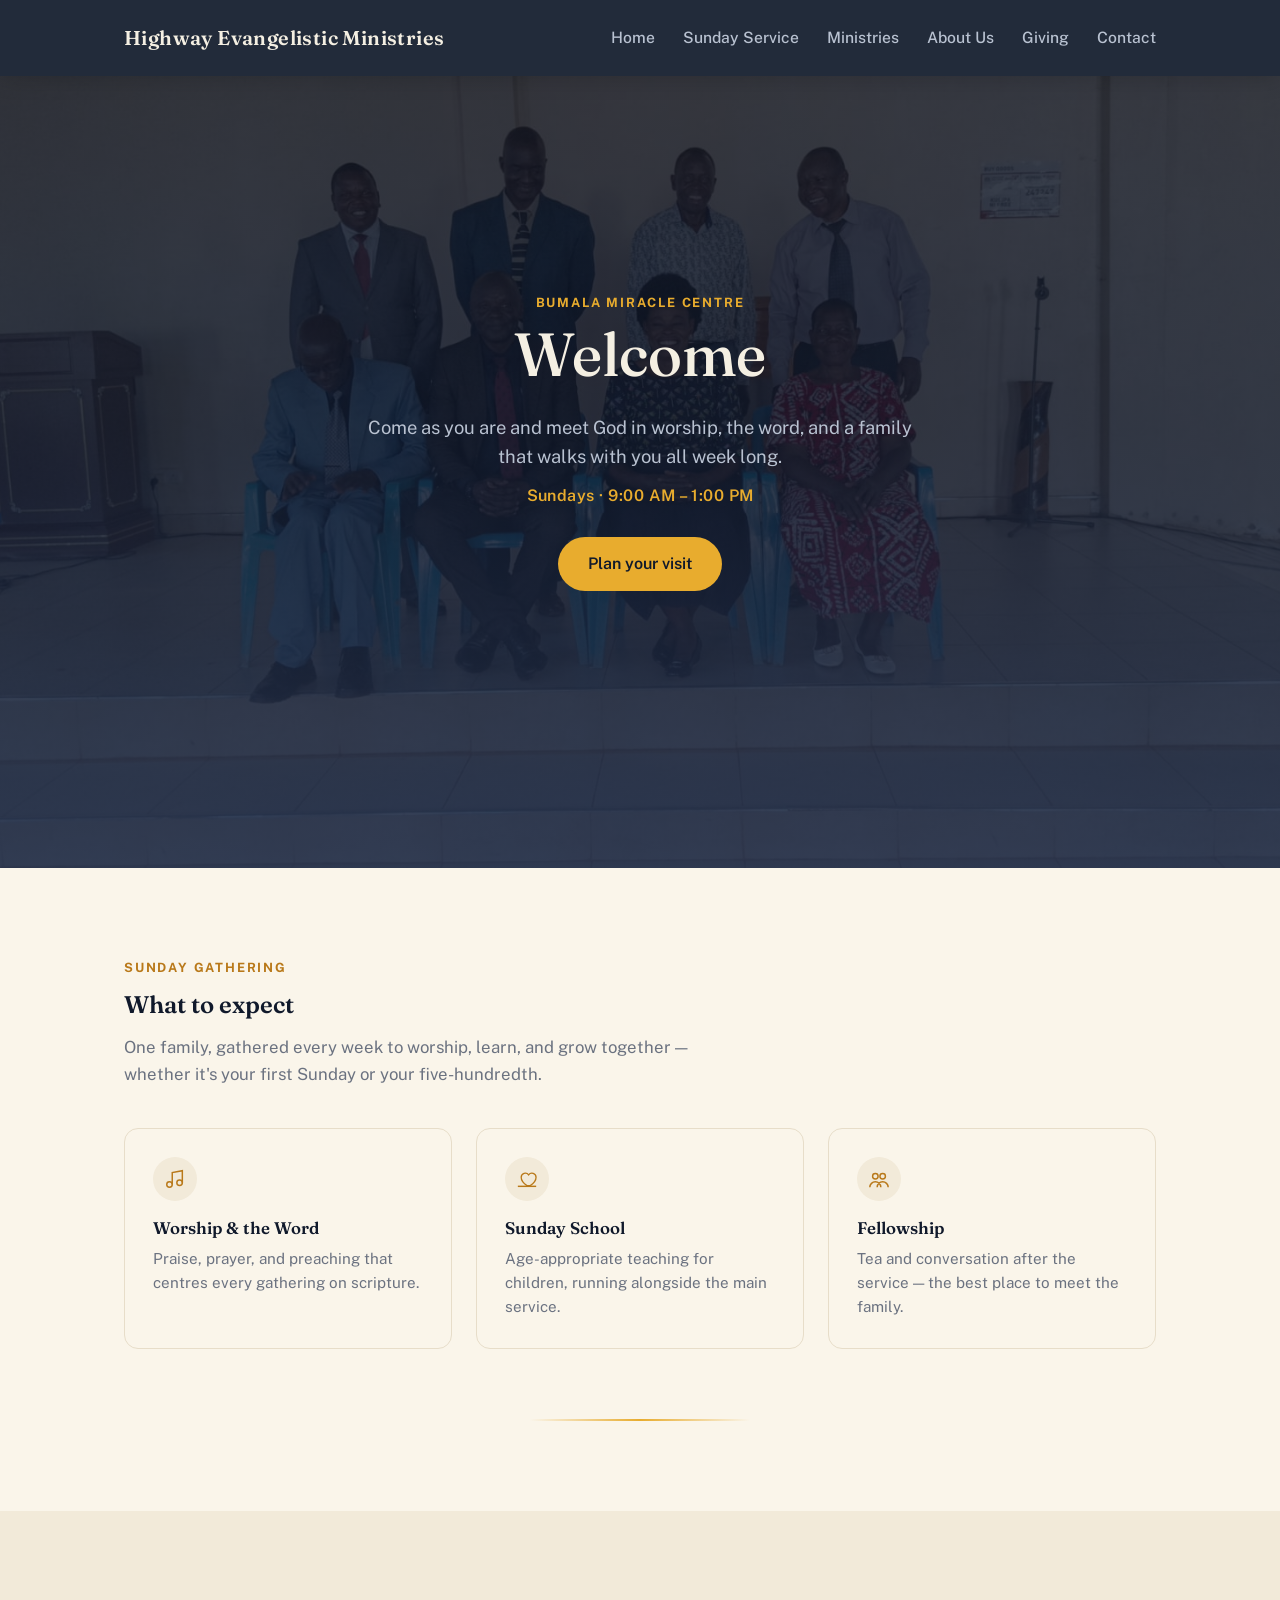
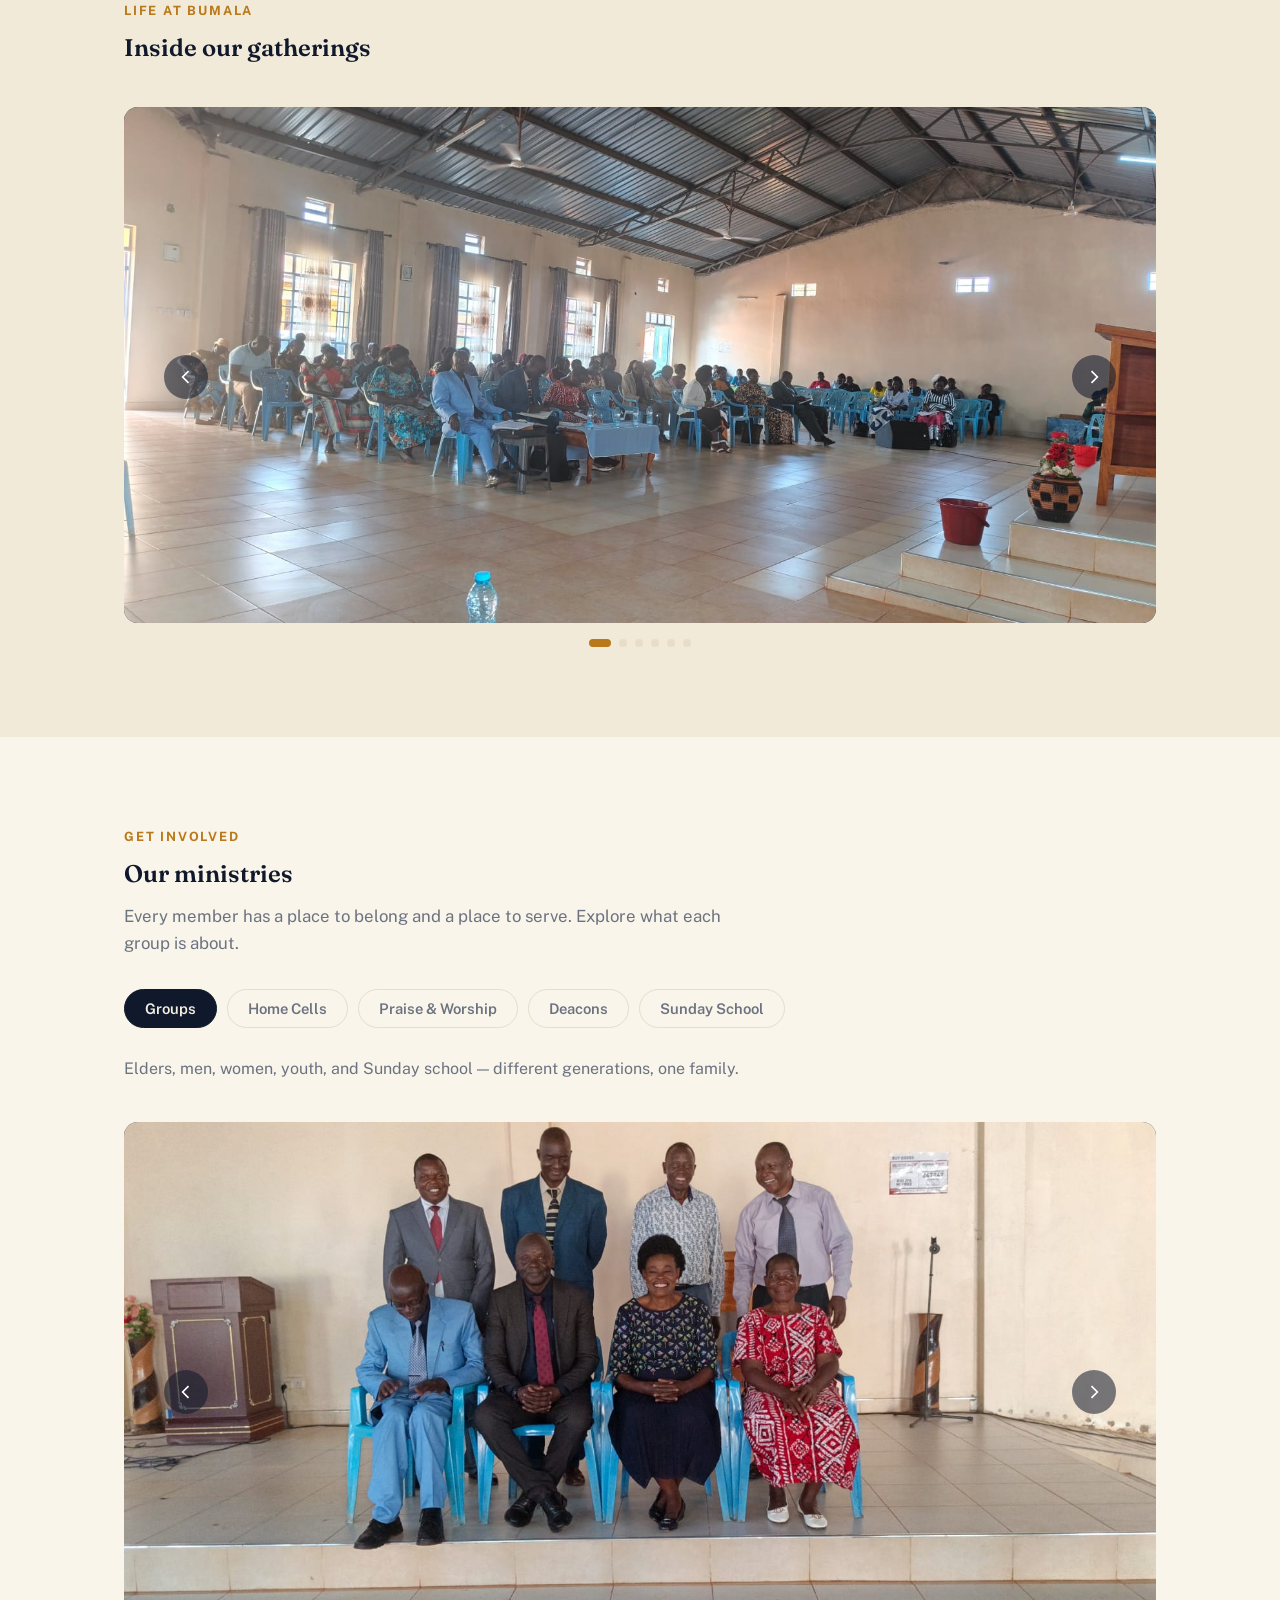
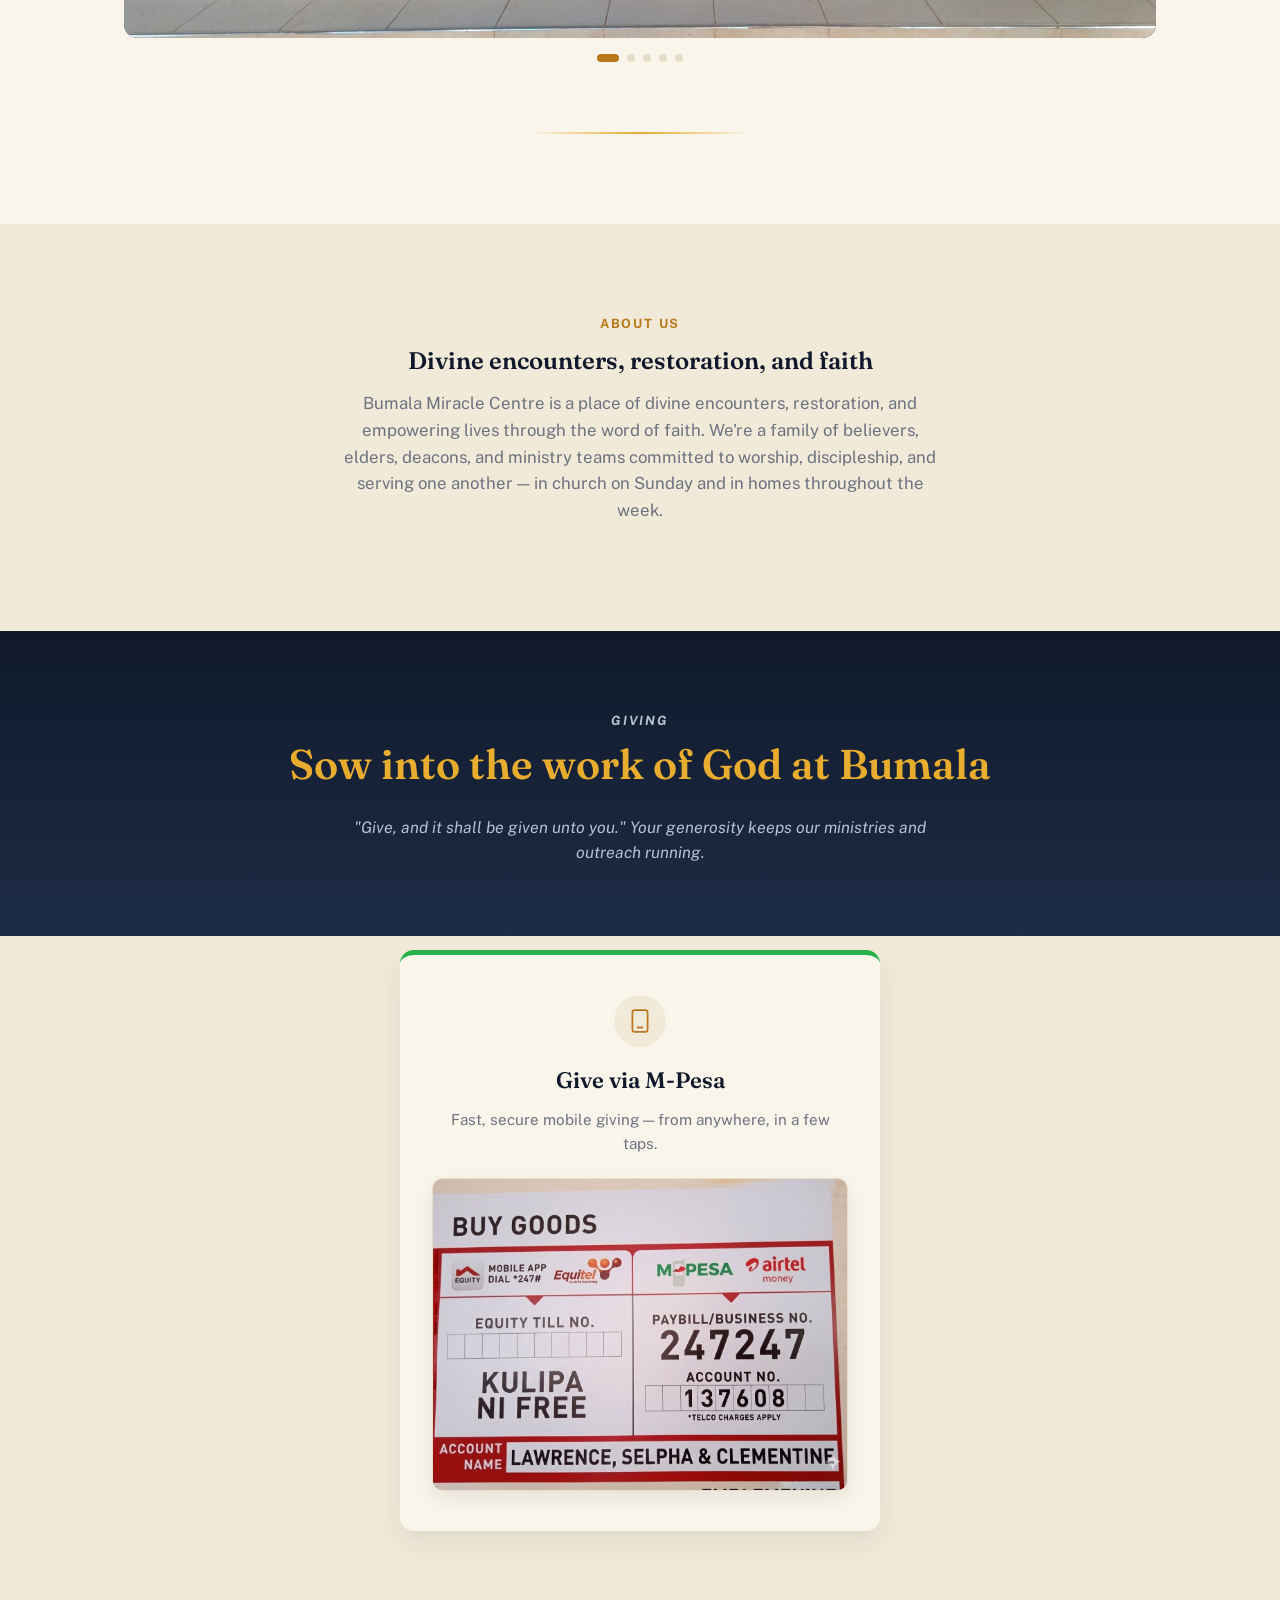
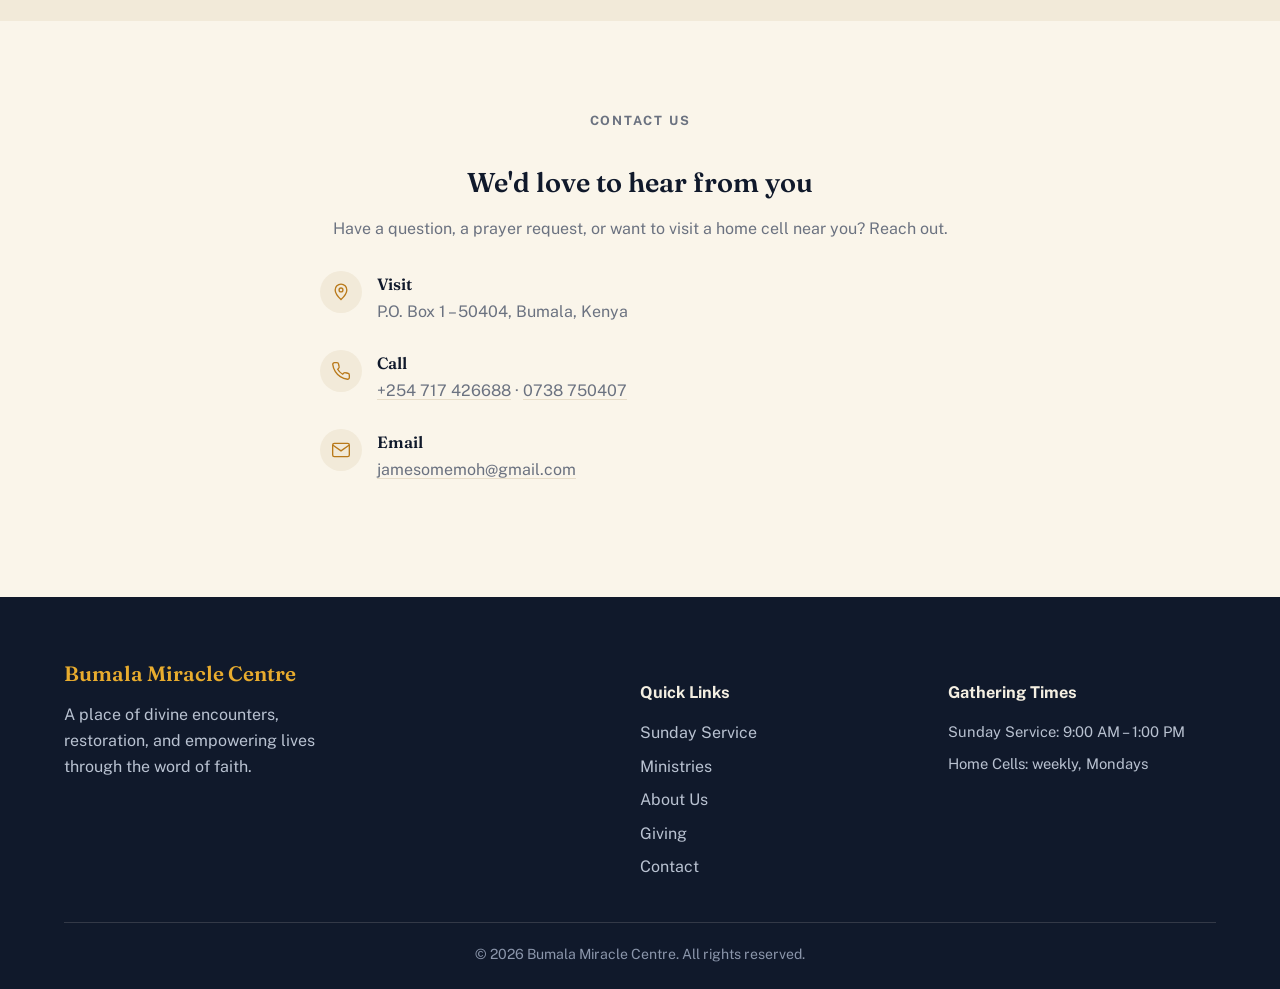
==== commit 11bf7570: "update" ====
--- a/index.html
+++ b/index.html
@@ -32,8 +32,9 @@
                 <li><a href="#ministries">Ministries</a></li>
                 <li><a href="#about">About Us</a></li>
                 <li><a href="#giving">Giving</a></li>
-                <li><a href="#projects">Projects</a></li>
+                <!--<li><a href="#projects">Projects</a></li>
                 <li><a href="#bible-study">Bible Study</a></li>
+                -->
                 <li><a href="#contact">Contact</a></li>
 
             </ul>
